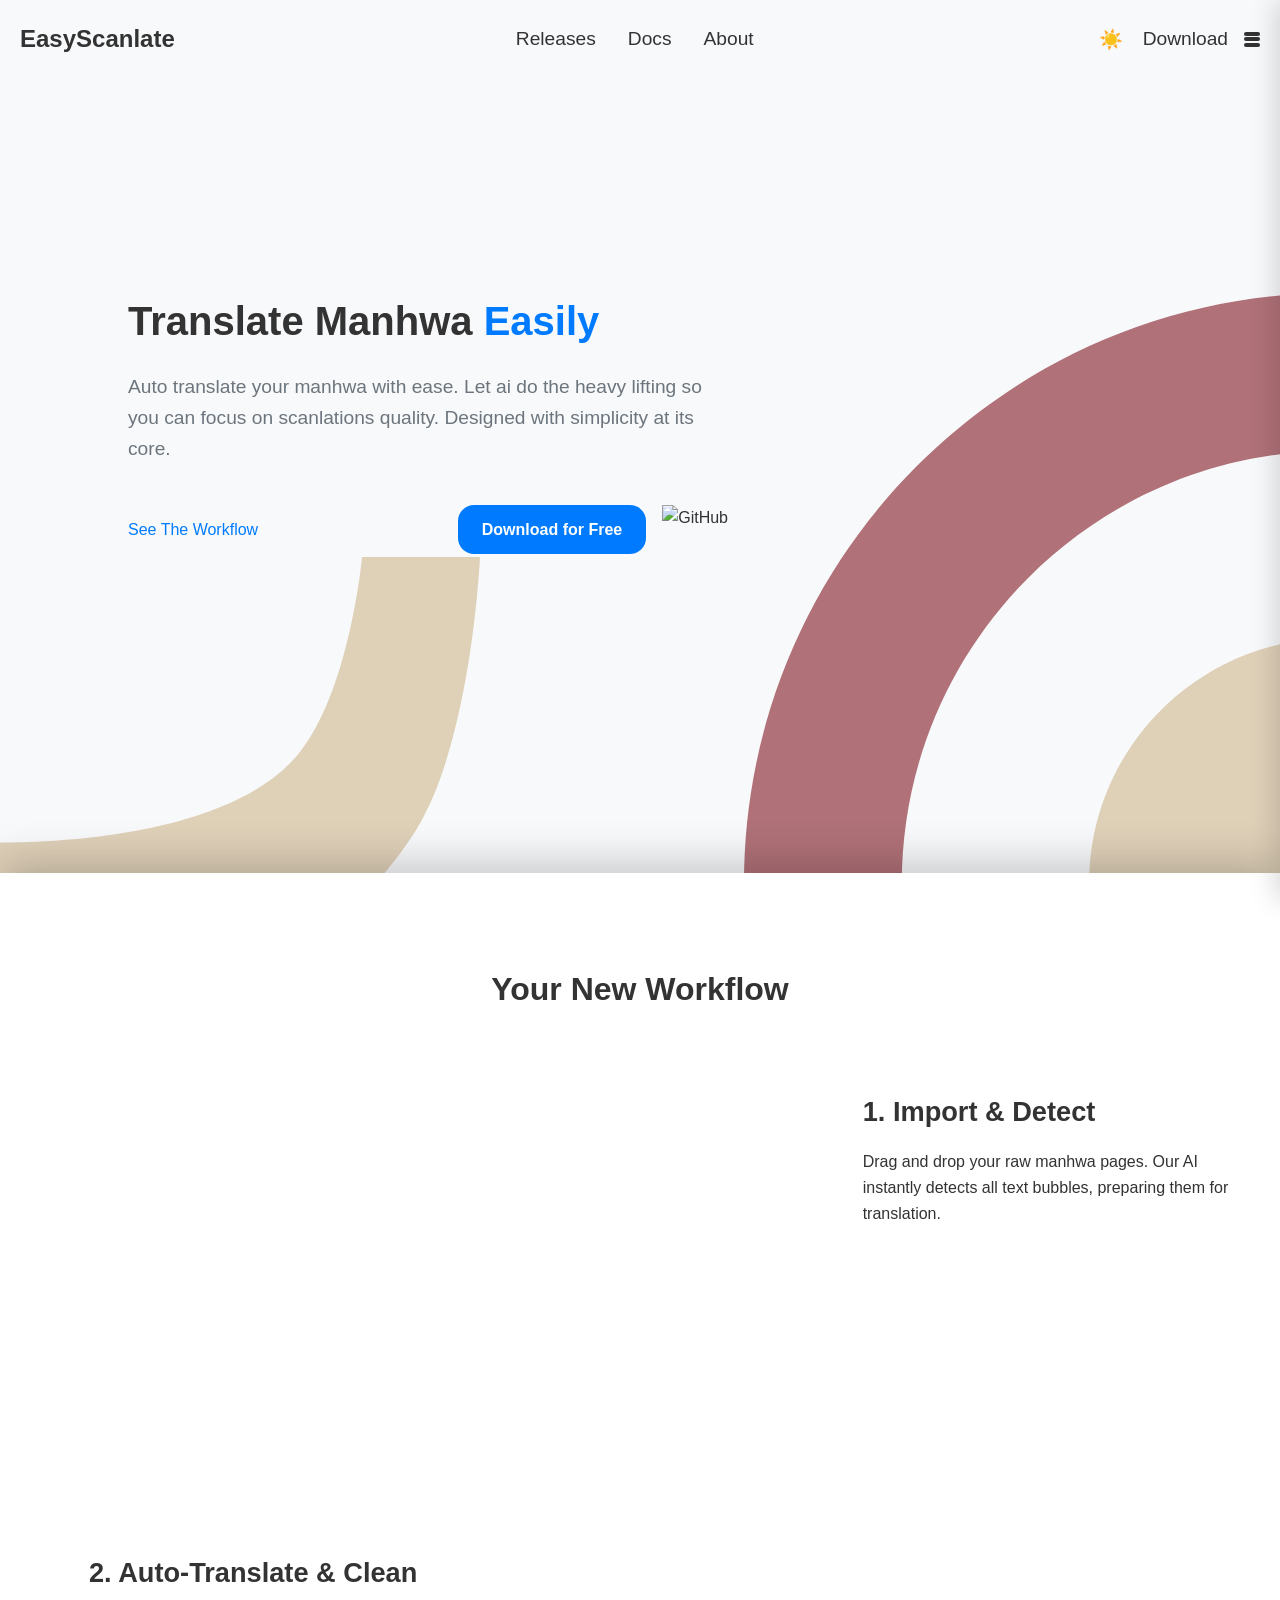
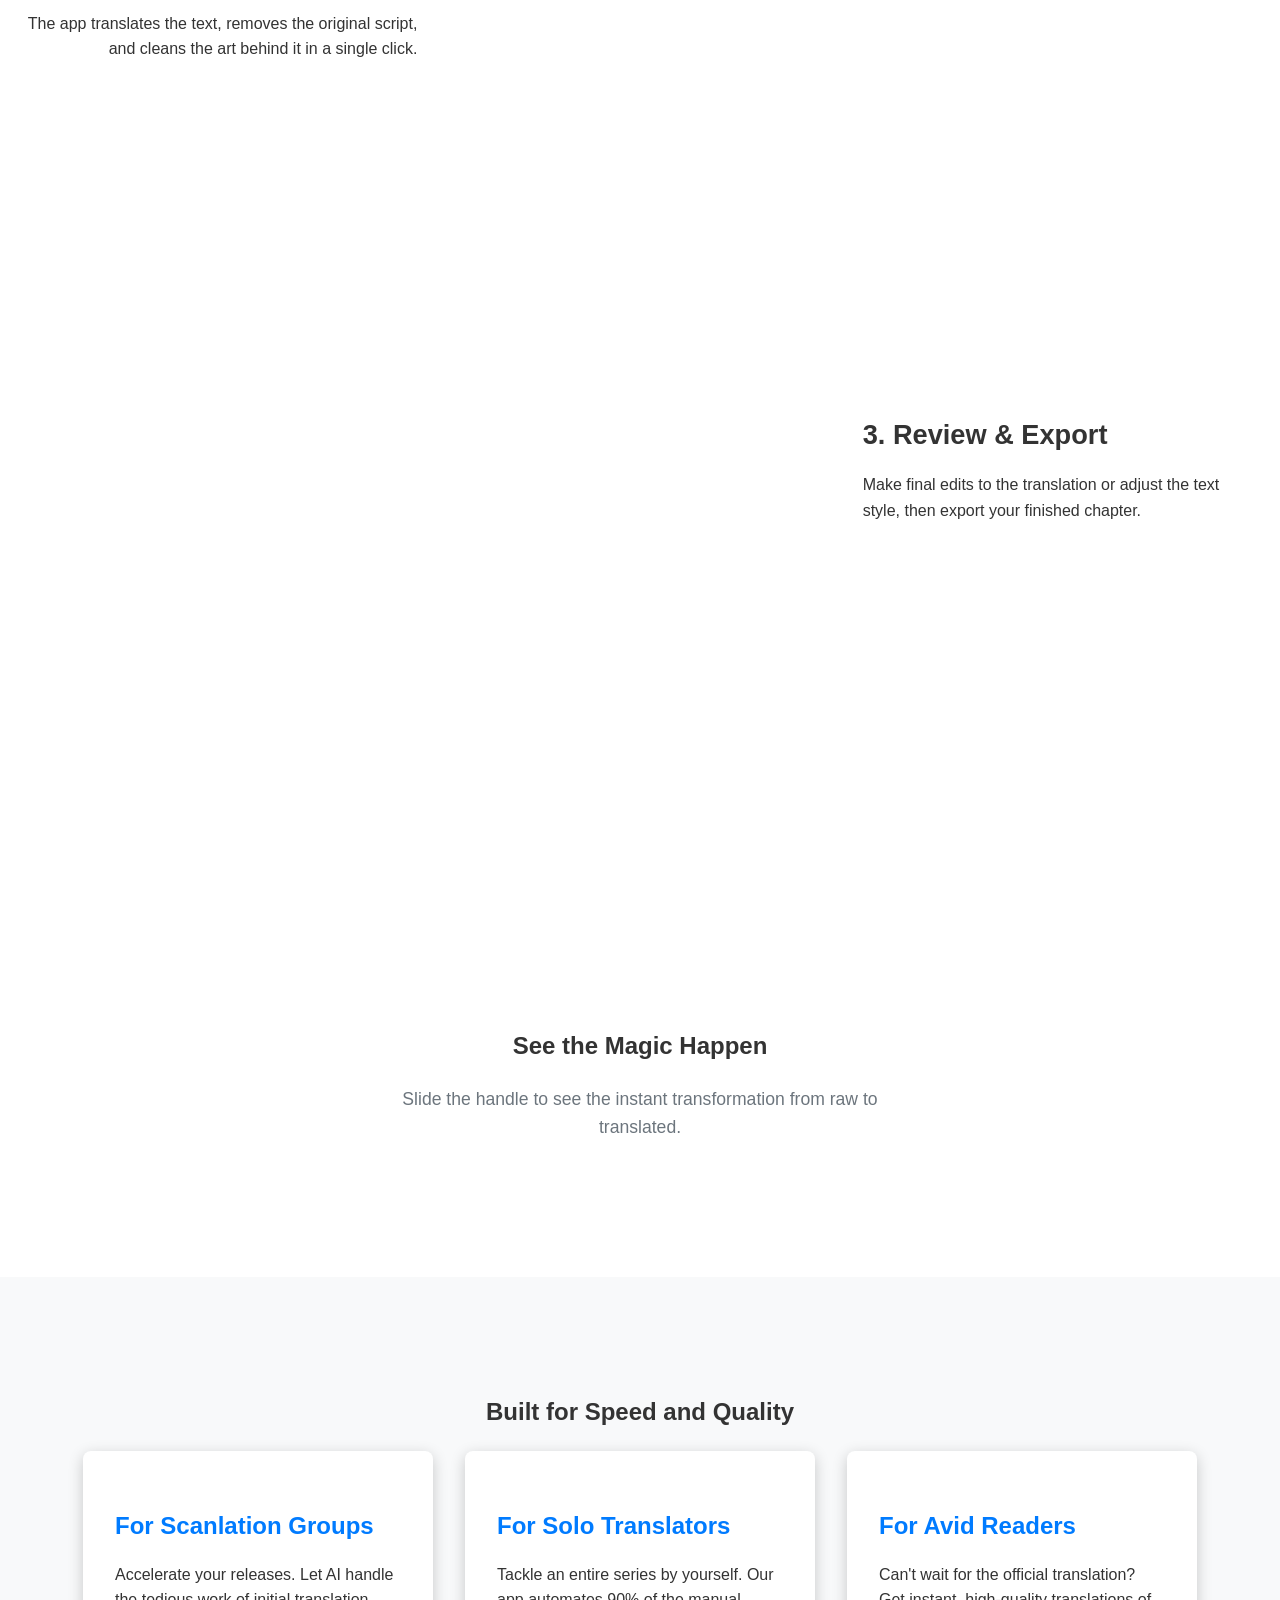
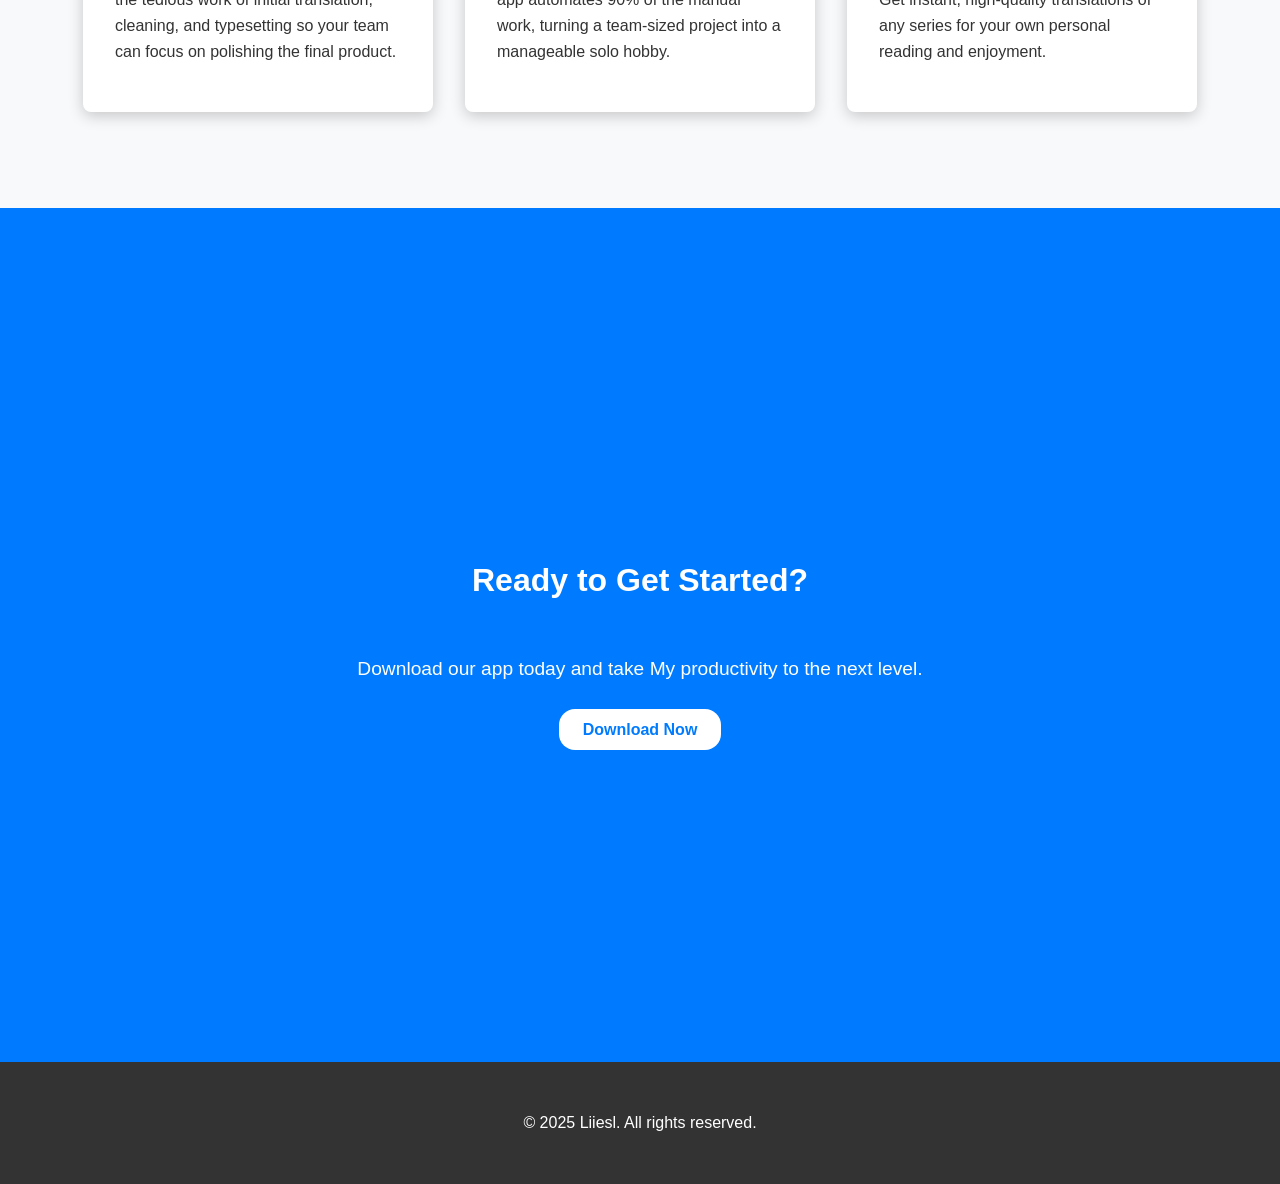
==== public/index.html @ ea02d559 "Merge branch 'dev' into deploy" ====
<!DOCTYPE html>
<html lang="en">
<head>
    <meta charset="UTF-8">
    <meta name="viewport" content="width=device-width, initial-scale=1.0">
    <meta name="description" content="Easy Scanlate is a free desktop app that makes translating manhwa and webtoons effortless. Auto translate your manhwa with ease. Let ai do the heavy lifting so you can focus on scanlations quality. Designed with simplicity at its core.">
    <title>Easy Scanlate</title>
    <!-- Link to refactored CSS files -->
    <link rel="stylesheet" href="css/root.css">
    <link rel="stylesheet" href="css/topbar.css">
    <link rel="stylesheet" href="css/menu.css">
    <link rel="stylesheet" href="css/index.css">

    <script type="module" src="main.js"></script>
        <script>
      (function() {
        // Function to set the theme
        function setTheme(theme) {
          document.documentElement.setAttribute('data-theme', theme);
          localStorage.setItem('theme', theme);
        }

        // Check for a saved theme in localStorage
        const savedTheme = localStorage.getItem('theme');
        if (savedTheme) {
          document.documentElement.setAttribute('data-theme', savedTheme);
          return;
        }

        // If no saved theme, check the OS/browser preference
        const prefersDark = window.matchMedia && window.matchMedia('(prefers-color-scheme: dark)').matches;
        document.documentElement.setAttribute('data-theme', prefersDark ? 'dark' : 'light');

      })();
    </script>
</head>
<body>

    <main>
        <!-- The hero section will now become a fixed Frame during scroll -->
        <section class="hero">
            <!-- NEW: Decorative Frame SVG elements -->
            <img src="assets/Frame-15.svg" alt="" class="hero-bg-svg bg-svg-left">
            <img src="assets/Frame-17.svg" alt="" class="hero-bg-svg bg-svg-right">
            
            <!-- The header is now part of the hero's fixed layer -->
            <header id="main-header"></header>

            <!-- NEW: An overlay to darken the hero on scroll -->
            <div class="hero-overlay"></div>
            <div class="hero-content">
                <h1>Translate Manhwa <span class="highlight">Easily</span></h1>
                <p>Auto translate your manhwa with ease. Let ai do the heavy lifting so you can focus on scanlations quality. Designed with simplicity at its core.</p>
                <div class="hero-actions">
                    <!-- CHANGED: Link now points to #workflow -->
                    <a href="#workflow" class="see-features-link">See The Workflow</a>
                    <div class="button-group">
                        <a href="https://github.com/Liiesl/EasyScanlate/releases/download/latest/EasyScanlate-Installer.exe" class="button js-download-trigger">Download for Free</a>
                        <a href="https://github.com/Liiesl/EasyScanlate/" class="github-button"><img src="assets/github-mark-white.svg" alt="GitHub"></a>
                    </div>
                </div>
            </div>
        </section>

        <div class="content-panel">
            <section id="workflow" class="features">
                <h2>Your New Workflow</h2>
                <div class="feature-list">
                    <!-- Step 1: Video Left, Text Right -->
                    <div class="feature-item">
                        <div class="feature-media">
                            <video autoplay loop muted playsinline src="https://github.com/user-attachments/assets/432fa7f7-9172-43b7-97c7-28e8d66b6758" alt="Video showing text detection"></video>
                        </div>
                        <div class="feature-text">
                            <h3>1. Import & Detect</h3>
                            <p>Drag and drop your raw manhwa pages. Our AI instantly detects all text bubbles, preparing them for translation.</p>
                        </div>
                    </div>
                    <!-- Step 2: Text Left, Video Right (Reversed) -->
                    <div class="feature-item feature-item--reverse">
                        <div class="feature-media">
                            <video autoplay loop muted playsinline src="https://github.com/user-attachments/assets/2b255b1e-a036-4b98-b22c-5d72854a65c3" alt="Video showing instant translation"></video>
                        </div>
                        <div class="feature-text">
                            <h3>2. Auto-Translate & Clean</h3>
                            <p>The app translates the text, removes the original script, and cleans the art behind it in a single click.</p>
                        </div>
                    </div>
                    <!-- Step 3: Video Left, Text Right -->
                    <div class="feature-item">
                        <div class="feature-media">
                           <video autoplay loop muted playsinline src="https://github.com/user-attachments/assets/a3269eb7-2849-4a44-840b-c5433d3ce8fc" alt="Video showing text style editing"></video>
                        </div>
                        <div class="feature-text">
                            <h3>3. Review & Export</h3>
                            <p>Make final edits to the translation or adjust the text style, then export your finished chapter.</p>
                        </div>
                    </div>
                </div>
            </section>

            <!-- === NEW SECTION: BEFORE & AFTER SLIDER === -->
            <section id="comparison" class="comparison">
                <h2>See the Magic Happen</h2>
                <p class="comparison-subtitle">Slide the handle to see the instant transformation from raw to translated.</p>
                <div class="comparison-slider">
                    <div class="comparison-image before-image">
                        <!-- IMPORTANT: Replace with your 'before' image -->
                        <img src="https://placehold.co/1000x600/1a1a1a/FFF?text=Raw+Manhwa+Panel" alt="Raw manhwa panel before translation">
                    </div>
                    <div class="comparison-image after-image">
                        <!-- IMPORTANT: Replace with your 'after' image -->
                        <img src="https://placehold.co/1000x600/007bff/FFF?text=Translated+Panel" alt="Manhwa panel after translation by Easy Scanlate">
                    </div>
                    <div class="comparison-handle">
                        <div class="comparison-arrow comparison-arrow-left"></div>
                        <div class="comparison-arrow comparison-arrow-right"></div>
                    </div>
                </div>
            </section>

            <!-- === NEW SECTION: WHO IS THIS FOR? === -->
            <section id="who-is-it-for" class="who-is-it-for">
                <h2>Built for Speed and Quality</h2>
                <div class="user-profiles">
                    <div class="profile-card">
                        <h3>For Scanlation Groups</h3>
                        <p>Accelerate your releases. Let AI handle the tedious work of initial translation, cleaning, and typesetting so your team can focus on polishing the final product.</p>
                    </div>
                    <div class="profile-card">
                        <h3>For Solo Translators</h3>
                        <p>Tackle an entire series by yourself. Our app automates 90% of the manual work, turning a team-sized project into a manageable solo hobby.</p>
                    </div>
                    <div class="profile-card">
                        <h3>For Avid Readers</h3>
                        <p>Can't wait for the official translation? Get instant, high-quality translations of any series for your own personal reading and enjoyment.</p>
                    </div>
                </div>
            </section>

            <section id="download" class="cta">
                <h2>Ready to Get Started?</h2>
                <p>Download our app today and take My productivity to the next level.</p>
                <a href="#" class="button js-download-trigger">Download Now</a>
            </section>
        </div>
    </main>

    <footer>
        <p>&copy; 2025 Liiesl. All rights reserved.</p>
    </footer>

    <!-- The script tag now points to main.js and is a module to allow for imports -->
    <script type="module" src="main.js"></script>
</body>
</html>
---- public/css/root.css ----
/* Global variables and base styles */
:root {
    /* Light Theme (Default) */
    --primary-color: #007bff;
    --primary-color-hover: #0056b3;
    --secondary-color: #6c757d;
    --background-color: #f8f9fa; /* Hero background */
    --surface-color: #ffffff;    /* Panel, Header background */
    --surface-secondary-color: #f1f1f1; /* Testimonial background */
    --text-color: #333;
    --border-color: #eee;
    --shadow-color: rgba(0,0,0,0.2);
    --footer-bg-color: #333;
    --footer-text-color: #fff;
    --container-width: 1300px;
}

[data-theme='dark'] {
    /* Dark Theme Overrides */
    --primary-color: #B07178;
    --primary-color-hover: #996067;
    --secondary-color: #b5a996;
    --background-color: #222831;
    --surface-color: #393E46;
    --surface-secondary-color: #2c2c2e;
    --text-color: #E0E1DD;
    --border-color: #3a3a3c;
    --shadow-color: rgba(0,0,0,0.5);
    --footer-bg-color: #DFD0B8;
    --footer-text-color: #222831;
}


/* A better box-sizing model for all elements */
*,
*::before,
*::after {
    box-sizing: border-box;
}


/* Add smooth scrolling behavior to the root */
html {
    scroll-behavior: smooth;
    /* Add a smooth transition for all color changes */
    transition: background-color 0.3s ease, color 0.3s ease;
}

body {
    font-family: -apple-system, BlinkMacSystemFont, "Segoe UI", Roboto, "Helvetica Neue", Arial, sans-serif;
    line-height: 1.6;
    margin: 0;
    color: var(--text-color);
    background-color: var(--background-color);
}

/* General button styles */
.button {
    background-color: var(--primary-color);
    color: #fff;
    padding: 0.75rem 1.5rem;
    text-decoration: none;
    border-radius: 1rem;
    font-weight: bold;
    transition: background-color 0.3s ease;
    white-space: nowrap;
}

.button:hover {
    background-color: var(--primary-color-hover);
}

a {
  color: var(--text-color);
  text-decoration: none; /* no underline */
}
---- public/css/topbar.css ----
/* Styles for the main header/top bar component */

header {
    background: var(--background-color); /* should be background color, a stylistic choice */
    padding: 1rem 0;
    position: fixed;
    top: 0;
    z-index: 2;
    left: 0;
    right: 0;
    transition: background-color 0.3s ease, border-color 0.3s ease;
}

nav {
    display: flex;
    justify-content: space-between;
    align-items: center;
    max-width: var(--container-width);
    margin: 0 auto;
    padding: 0 20px;
    gap: 1rem;
}

.logo {
    font-size: 1.5rem;
    font-weight: bold;
    /* margin-right: auto; is removed to allow center content to be centered */
}

/* Wrapper for centered desktop nav items */
.desktop-nav-center {
    display: flex;
    align-items: center;
    gap: 1rem;
}

/* New style for text-based navigation links */
.nav-link {
    background: none;
    border: none;
    color: var(--text-color);
    text-decoration: none;
    font-weight: 500;
    font-size: 1.2rem;
    padding: 0.5rem;
    border-radius: 5px;
    transition: background-color 0.2s ease, color 0.2s ease;
    cursor: pointer;
    white-space: nowrap;
}

.nav-link:hover {
    background-color: rgba(128, 128, 128, 0.1);
    color: var(--primary-color);
}

/* Wrapper for header controls like theme toggle and burger */
.header-controls {
    display: flex;
    align-items: center;
    gap: 0.5rem; /* A bit tighter for icon buttons */
}

/* Theme toggle button styles */
.theme-toggle {
    background: transparent;
    border: none;
    cursor: pointer;
    font-size: 1.2rem;
    padding: 0 0.5rem;
    display: inline-flex;
    align-items: center;
    justify-content: center;
    position: relative;
    width: 2rem;
    height: 2rem;
    overflow: hidden;
}

.theme-toggle:hover {
    opacity: 0.8;
}

.theme-toggle .icon-sun,
.theme-toggle .icon-moon {
    position: absolute;
    transition: opacity 0.3s ease, transform 0.3s ease;
}

/* Default state (which is dark mode in the CSS) */
.theme-toggle .icon-sun {
    opacity: 0;
    transform: translateY(-15px);
}
.theme-toggle .icon-moon {
    opacity: 1;
    transform: translateY(0);
}

/* When in light mode, flip the icons */
[data-theme='light'] .theme-toggle .icon-sun {
    opacity: 1;
    transform: translateY(0);
}
[data-theme='light'] .theme-toggle .icon-moon {
    opacity: 0;
    transform: translateY(15px);
}

/* Burger menu toggle icon - now always visible */
.burger-toggle {
    display: flex;
    flex-direction: column;
    justify-content: space-around;
    width: 1rem;
    height: 1rem;
    background: transparent;
    border: none;
    cursor: pointer;
    padding: 0;
    z-index: 1000; /* Above header content */
}

.burger-toggle span {
    width: 1rem;
    height: 0.25rem;
    background: var(--text-color);
    border-radius: 10px;
    transition: background-color 0.3s ease;
}

/* Responsive styles for the top bar */
@media (max-width: 768px) {
    .desktop-nav-center {
        display: none; /* Hide the center links on mobile */
    }
}
---- public/css/menu.css ----
/* Styles for the slide-in side menu */

/* Prevent scrolling when mobile menu is open */
body.menu-open {
    overflow: hidden;
}

.menu-overlay {
    position: fixed;
    top: 0;
    left: 0;
    width: 100%;
    height: 100%;
    background-color: rgba(0, 0, 0, 0.5);
    z-index: 998; /* Below menu, above everything else */
    opacity: 0;
    pointer-events: none;
    transition: opacity 0.3s ease-in-out;
}

.slide-in-menu {
    position: fixed;
    top: 0;
    right: 0;
    width: 300px;
    max-width: 80vw;
    height: 100vh;
    background-color: var(--surface-color);
    z-index: 999;
    transform: translateX(100%);
    transition: transform 0.3s ease-in-out, background-color 0.3s ease;
    display: flex;
    flex-direction: column;
    padding: 2rem;
    box-shadow: -5px 0 25px rgba(0,0,0,0.15);
}

.menu-overlay.is-open {
    opacity: 1;
    pointer-events: auto;
}

.slide-in-menu.is-open {
    transform: translateX(0);
}

.close-menu-btn {
    position: absolute;
    top: 1rem;
    right: 1.5rem;
    font-size: 2.5rem;
    font-weight: 300;
    background: none;
    border: none;
    color: var(--text-color);
    cursor: pointer;
    line-height: 1;
    padding: 0;
    transition: color 0.3s ease;
}

.menu-nav {
    display: flex;
    flex-direction: column;
    gap: 1.5rem;
    margin-top: 5rem;
    text-align: left;
}

.menu-nav a {
    color: var(--text-color);
    text-decoration: none;
    font-size: 1.2rem;
    font-weight: 500;
    padding: 0.75rem;
    border-radius: 5px;
    transition: background-color 0.2s ease, color 0.2s ease;
}

.menu-nav a:hover {
    background-color: var(--surface-secondary-color);
}

.menu-nav .button {
    text-align: center;
    margin-top: 1rem;
}
---- public/css/index.css ----
/* Page-specific styles for index.html */

main {
    text-align: center;
    position: relative;
    z-index: 1;
}

/* Hero section and content panel styles */
.hero {
    position: fixed;
    top: 0;
    left: 0;
    height: 100vh;
    width: 100%;
    
    background-color: var(--background-color);
    display: flex;
    flex-direction: column;
    align-items: flex-start; /* MODIFIED: Aligns the content block to the left */
    justify-content: center;
    overflow: hidden;
    z-index: 0;
    transition: background-color 0.3s ease, height 0.3s ease;
}

/* MODIFIED: Styles for the decorative background SVGs */
.hero-bg-svg {
    position: absolute;
    z-index: 1; /* Below content (2) and overlay (3) */
    width: 480px; /* CHANGED: Removed clamp() for a fixed size */
    bottom: 0;
    pointer-events: none; /* Make them non-interactive */
    transition: opacity 0.3s ease, right 0.3s ease, display 0.3s ease; /* Added transitions for smoothness */
}


.bg-svg-right {
    right: -5%;
    width: 600px; /* MODIFIED: Increased the width to make it bigger */
}


.hero-overlay {
    position: absolute;
    top: 0;
    left: 0;
    width: 100%;
    height: 100%;
    background-color: #000;
    opacity: 0;
    will-change: opacity;
    z-index: 3;
    pointer-events: none;
}

.hero-content {
    will-change: opacity, transform;
    position: relative;
    z-index: 2;
    text-align: left; /* MODIFIED: Aligns the text inside the block to the left */
    margin-left: 10%; /* MODIFIED: Adds a margin from the left edge */
    max-width: 600px; /* MODIFIED: Constrains width for better readability on wide screens */
    transform: translateY(-5vh); /* Shift content up slightly for better visual centering */
}

.hero-content h1 {
    font-size: 2.5rem;
    margin-bottom: 1rem;
}

.hero-content h1 .highlight {
    color: var(--primary-color);
    font-weight: bold;
    transition: color 0.3s ease;
}

.hero-content p {
    font-size: 1.2rem;
    color: var(--secondary-color);
    margin-bottom: 2rem;
    transition: color 0.3s ease;
}

.hero-actions {
    display: flex;
    justify-content: space-between;
    align-items: center;
    margin-top: 2.5rem;
}

.see-features-link {
    color: var(--primary-color);
    text-decoration: none;
    font-weight: 500;
}

.see-features-link:hover {
    text-decoration: underline;
}

.button-group {
    display: flex;
    gap: 1rem;
}

.github-button, .github-button img {
    background: transparent;
    border: none;
    cursor: pointer;
    padding: 0;
    height: 3rem;
}

.content-panel {
    margin-top: 97vh;
    position: relative;
    z-index: 10;
    background-color: var(--surface-color);
    max-width: 1100px;
    margin-left: auto;
    margin-right: auto;
    border-radius: 12px 12px 0 0;
    box-shadow: 0 -10px 40px var(--shadow-color);
    transition: background-color 0.3s ease, box-shadow 0.3s ease;
    will-change: max-width, border-radius;
}

/* General section styles */
.features, .how-it-works, .cta {
    padding: 4rem 20px;
    max-width: var(--container-width);
    margin: 0 auto;
}

#features, .how-it-works, .cta, footer {
    background: transparent;
}

.features h2, .how-it-works h2, .cta h2 {
    font-size: 2rem;
    margin-bottom: 3rem;
}

/* Features section - NEW LAYOUT */
.feature-item {
    display: flex;
    flex-direction: row;
    align-items: start;
    gap: 3rem;
    margin-bottom: 4rem; /* Space between feature items */
}

.feature-item--reverse {
    flex-direction: row-reverse;
}

.feature-media {
    flex: 2; /* Make media element larger */
    min-width: 0; /* Prevents flex item from overflowing its container */
}

.feature-text {
    flex: 1; /* Make text element smaller */
    text-align: left;
}

.feature-item--reverse .feature-text {
    text-align: right;
}

.feature-media video {
    width: 100%;
    border-radius: 8px;
    display: block;
}

.feature-text h3 {
    font-size: 1.7rem;
    margin-bottom: 0.5rem;
}

/* === STYLES FOR BEFORE & AFTER SLIDER === */
.comparison {
    padding: 6rem 20px;
    text-align: center;
}

.comparison-subtitle {
    font-size: 1.1rem;
    color: var(--secondary-color);
    margin-bottom: 2.5rem;
    max-width: 500px;
    margin-left: auto;
    margin-right: auto;
}

.comparison-slider {
    position: relative;
    width: 100%;
    max-width: 900px; /* Adjust as needed */
    margin: 0 auto;
    overflow: hidden;
    border-radius: 8px;
    box-shadow: 0 8px 20px var(--shadow-color);
}

.comparison-image {
    position: absolute;
    top: 0;
    left: 0;
    width: 100%;
    height: 100%;
    overflow: hidden;
}

.comparison-image img {
    width: 100%;
    height: 100%;
    object-fit: cover;
    display: block;
}

.before-image {
    z-index: 1;
}

.after-image {
    z-index: 2;
    width: 50%; /* Initial position */
}

.comparison-handle {
    position: absolute;
    top: 0;
    left: 50%; /* Initial position */
    transform: translateX(-50%);
    width: 4px;
    height: 100%;
    background-color: #fff;
    cursor: ew-resize;
    z-index: 3;
    display: flex;
    align-items: center;
    justify-content: center;
}

.comparison-handle::before {
    content: '';
    position: absolute;
    width: 50px;
    height: 50px;
    border: 3px solid #fff;
    border-radius: 50%;
    transform: translateX(-50%) scale(1);
    left: 50%;
    transition: transform 0.2s ease;
}

.comparison-handle:hover::before {
    transform: translateX(-50%) scale(1.1);
}

.comparison-arrow {
    width: 0;
    height: 0;
    border-style: solid;
    position: absolute;
}
.comparison-arrow-left {
    border-width: 8px 12px 8px 0;
    border-color: transparent #fff transparent transparent;
    left: -18px;
}
.comparison-arrow-right {
    border-width: 8px 0 8px 12px;
    border-color: transparent transparent transparent #fff;
    right: -18px;
}


/* === STYLES FOR WHO IS IT FOR SECTION === */
.who-is-it-for {
    padding: 6rem 20px;
    background-color: var(--background-color);
    transition: background-color 0.3s ease;
}

.user-profiles {
    display: flex;
    justify-content: center;
    gap: 2rem;
    flex-wrap: wrap;
    max-width: var(--container-width);
    margin: 0 auto;
}

.profile-card {
    flex: 1;
    min-width: 280px;
    max-width: 350px;
    background-color: var(--surface-color);
    padding: 2rem;
    border-radius: 8px;
    text-align: left;
    box-shadow: 0 4px 15px var(--shadow-color);
    transition: transform 0.2s ease, box-shadow 0.2s ease;
}

.profile-card:hover {
    transform: translateY(-5px);
    box-shadow: 0 8px 25px var(--shadow-color);
}

.profile-card h3 {
    font-size: 1.5rem;
    margin-bottom: 1rem;
    color: var(--primary-color);
}

/* Call to Action (CTA) section */
.cta {
    background-color: var(--primary-color);
    color: #fff;
    padding: 20rem 20px;
}

.cta h2 {
    color: #fff;
}

.cta p {
    font-size: 1.2rem;
    margin-bottom: 2rem;
}

.cta .button {
    background-color: #fff;
    color: var(--primary-color);
}

.cta .button:hover {
    background-color: #eee;
}

/* Footer styles */
footer {
    background: var(--footer-bg-color);
    color: var(--footer-text-color);
    text-align: center;
    padding: 2rem 0;
    position: relative;
    z-index: 10;
    transition: background-color 0.3s ease, color 0.3s ease;
}

/* Responsive styles for index.html content */
@media (max-width: 768px) {
    .hero-content h1 {
        font-size: 2.2rem;
    }

    /* ADDED: Hide left SVG and reposition right one on smaller screens */
    .bg-svg-left {
        display: none;
    }
    .bg-svg-right {
        right: -25%; /* Pull it further off-screen to look better on mobile */
    }

    /* ADDED: Stack features vertically on mobile */
    .feature-item,
    .feature-item--reverse {
        flex-direction: column;
        gap: 1.5rem;
    }

    /* Center text on mobile for better readability */
    .feature-text,
    .feature-item--reverse .feature-text {
        text-align: center;
    }
}
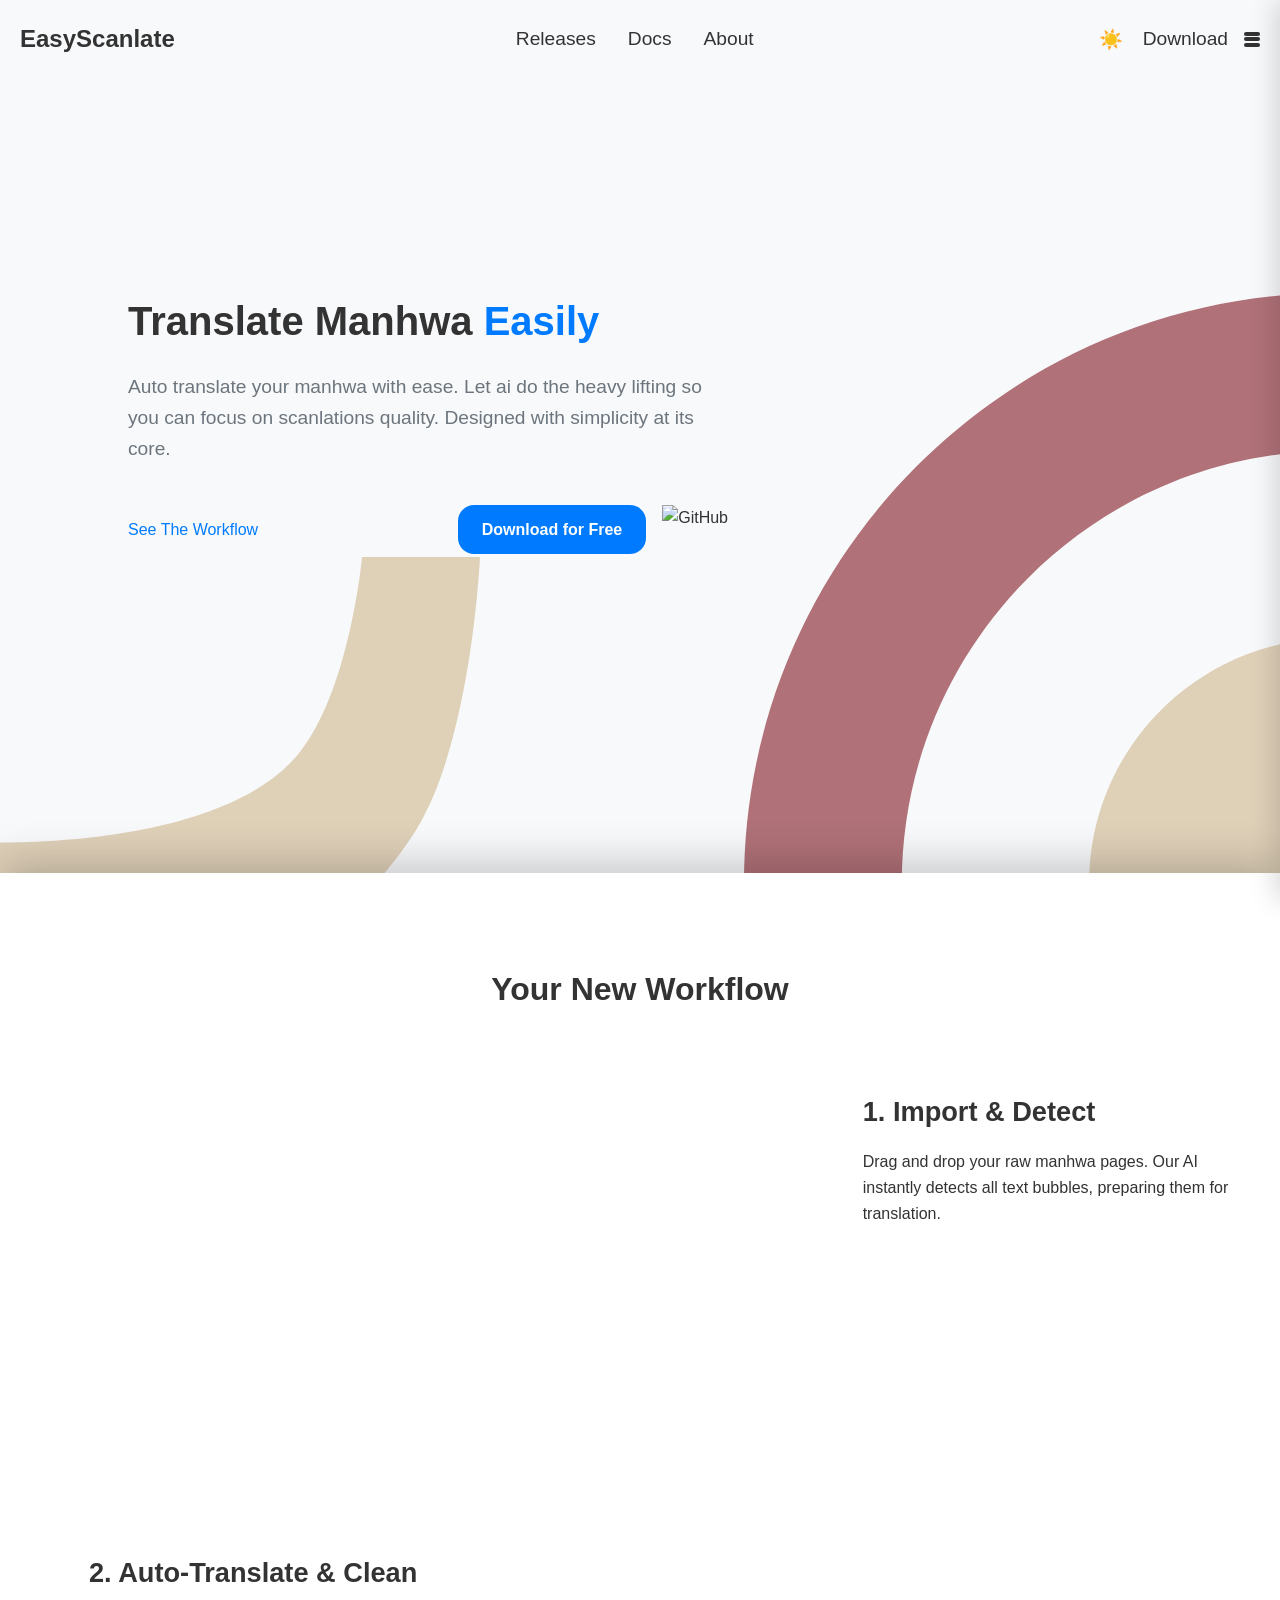
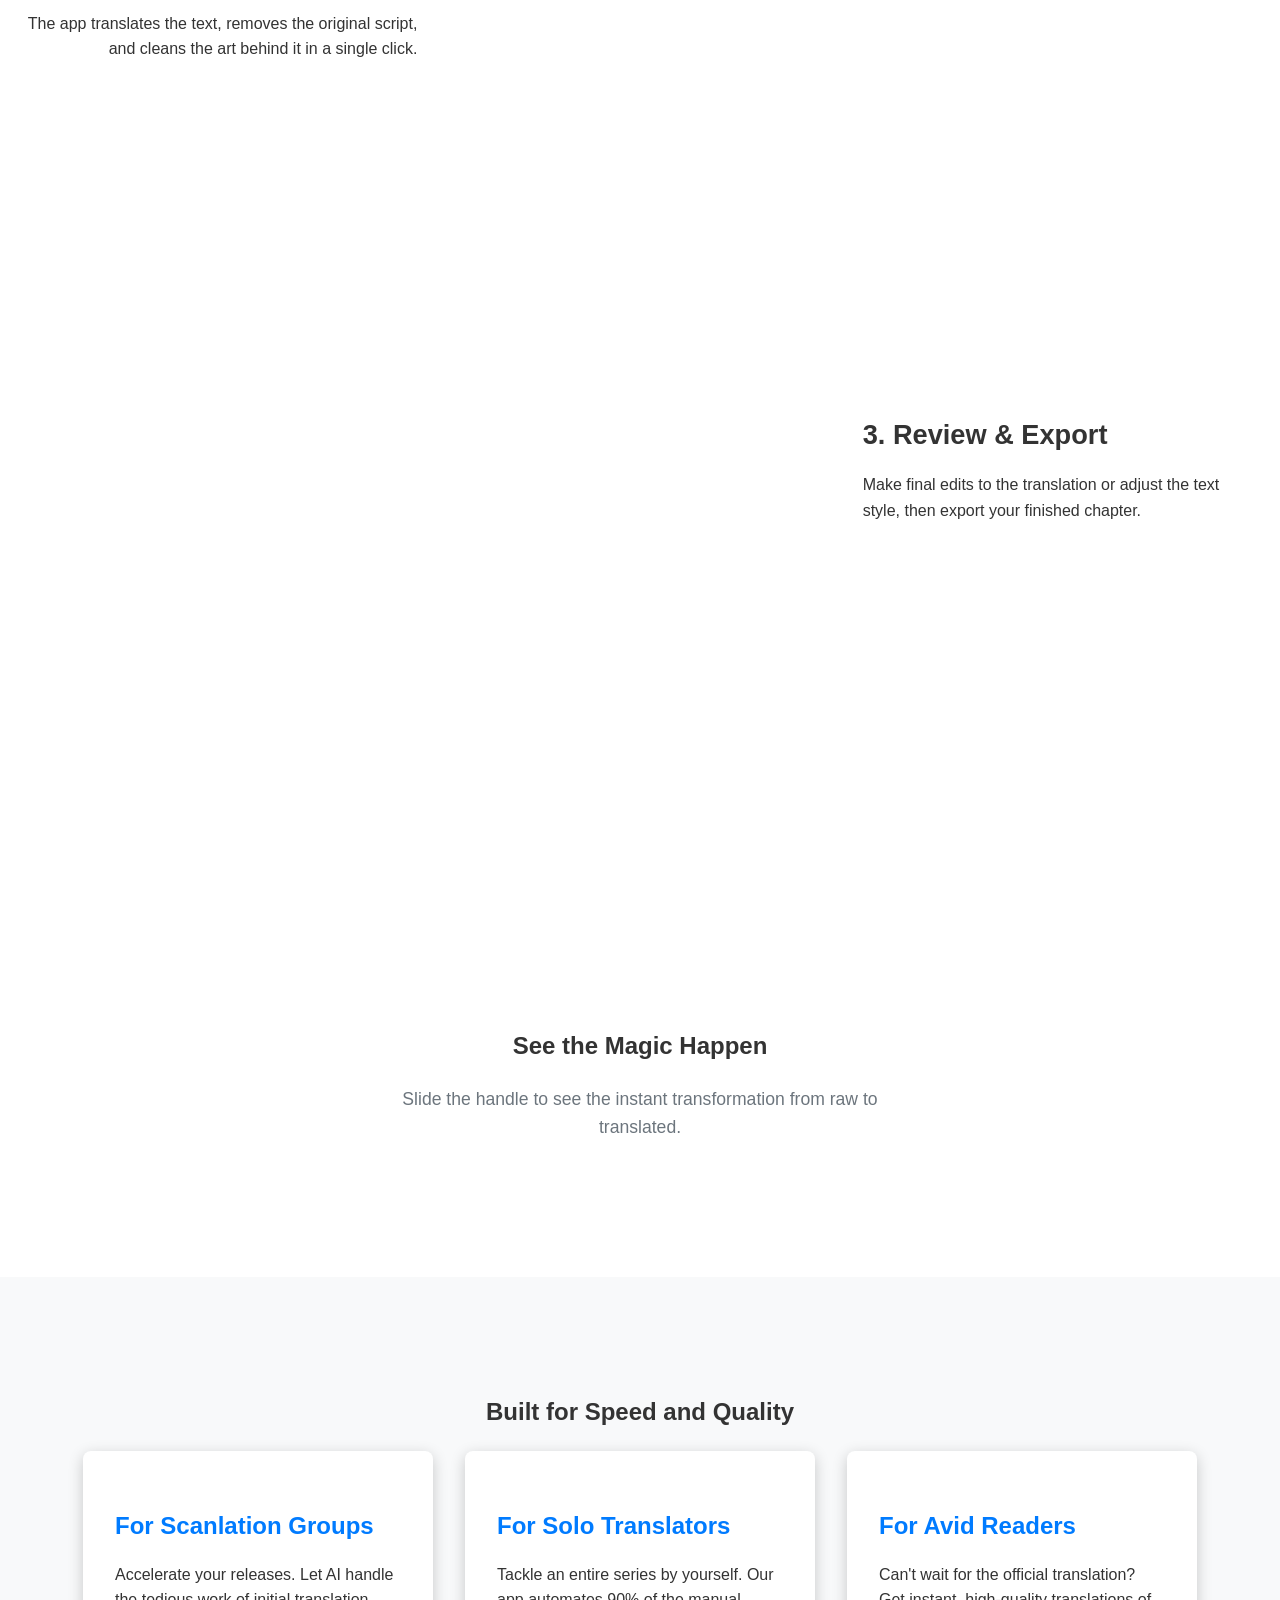
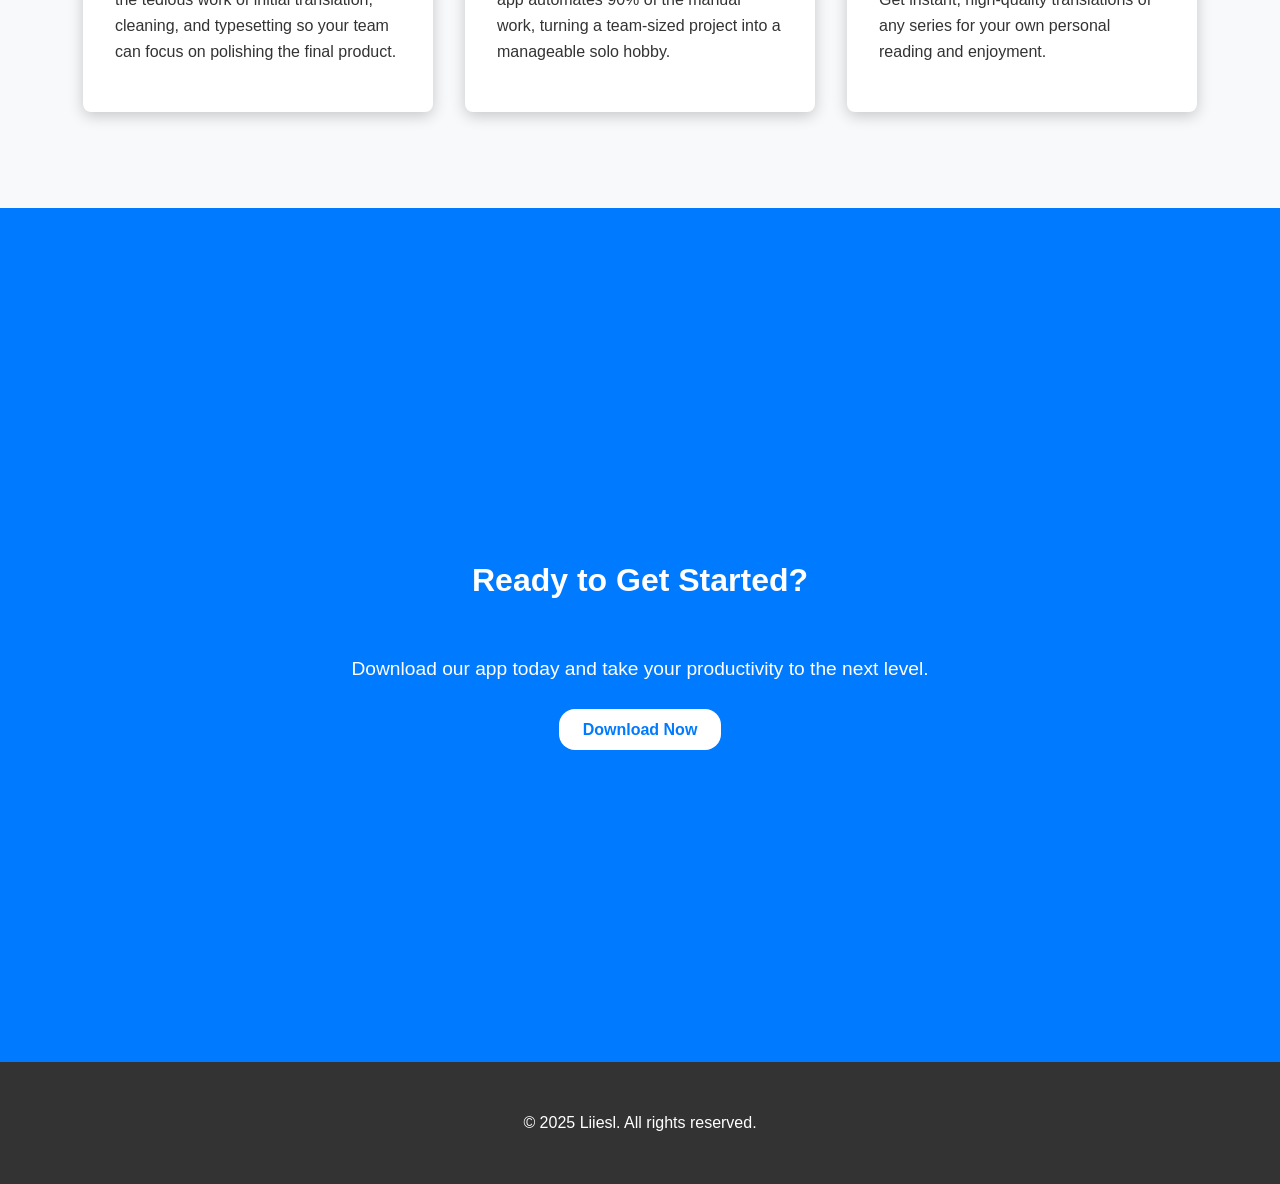
==== commit 404c22e5: "roadmap, todo, and propper release page" ====
--- a/public/index.html
+++ b/public/index.html
@@ -55,7 +55,7 @@
                     <!-- CHANGED: Link now points to #workflow -->
                     <a href="#workflow" class="see-features-link">See The Workflow</a>
                     <div class="button-group">
-                        <a href="https://github.com/Liiesl/EasyScanlate/releases/download/latest/EasyScanlate-Installer.exe" class="button js-download-trigger">Download for Free</a>
+                        <a href="#" class="button js-download-trigger">Download for Free</a>
                         <a href="https://github.com/Liiesl/EasyScanlate/" class="github-button"><img src="assets/github-mark-white.svg" alt="GitHub"></a>
                     </div>
                 </div>
@@ -140,7 +140,7 @@
 
             <section id="download" class="cta">
                 <h2>Ready to Get Started?</h2>
-                <p>Download our app today and take My productivity to the next level.</p>
+                <p>Download our app today and take your productivity to the next level.</p>
                 <a href="#" class="button js-download-trigger">Download Now</a>
             </section>
         </div>
@@ -149,6 +149,20 @@
     <footer>
         <p>&copy; 2025 Liiesl. All rights reserved.</p>
     </footer>
+    
+    <!-- MODAL FOR NON-WINDOWS USERS -->
+    <div id="non-windows-modal" class="modal-overlay">
+        <div class="modal-content">
+            <button class="modal-close-btn">&times;</button>
+            <h3>Windows Only</h3>
+            <p>Easy Scanlate currently provides a direct installer for Windows only.</p>
+            <p>For other operating systems, you can build it from the source code. Please see our documentation or GitHub repository for instructions.</p>
+            <div class="modal-actions">
+                <a href="https://github.com/Liiesl/EasyScanlate/" class="button button-secondary" target="_blank" rel="noopener noreferrer">GitHub Repo</a>
+                <a href="https://docs.easyscanlate.site/getting-started/installation/#2-from-source-code-alternative-method" class="button" target="_blank" rel="noopener noreferrer">View Docs</a>
+            </div>
+        </div>
+    </div>
 
     <!-- The script tag now points to main.js and is a module to allow for imports -->
     <script type="module" src="main.js"></script>
--- a/public/css/index.css
+++ b/public/css/index.css
@@ -380,4 +380,67 @@
     .feature-item--reverse .feature-text {
         text-align: center;
     }
+}
+
+/* === MODAL STYLES === */
+.modal-overlay {
+    position: fixed;
+    top: 0;
+    left: 0;
+    width: 100%;
+    height: 100%;
+    background: rgba(0, 0, 0, 0.6);
+    display: flex;
+    align-items: center;
+    justify-content: center;
+    z-index: 1000;
+    opacity: 0;
+    visibility: hidden;
+    transition: opacity 0.3s ease, visibility 0s linear 0.3s;
+}
+.modal-overlay.is-visible {
+    opacity: 1;
+    visibility: visible;
+    transition: opacity 0.3s ease;
+}
+.modal-content {
+    background: var(--surface-color);
+    color: var(--text-color);
+    padding: 2rem;
+    border-radius: 12px;
+    max-width: 500px;
+    width: 90%;
+    position: relative;
+    transform: translateY(20px);
+    transition: transform 0.3s ease;
+}
+.modal-overlay.is-visible .modal-content {
+    transform: translateY(0);
+}
+.modal-close-btn {
+    position: absolute;
+    top: 10px;
+    right: 15px;
+    background: none;
+    border: none;
+    font-size: 2rem;
+    color: var(--secondary-color);
+    cursor: pointer;
+}
+.modal-content h3 {
+    margin-top: 0;
+    color: var(--text-color);
+}
+.modal-actions {
+    margin-top: 1.5rem;
+    display: flex;
+    gap: 1rem;
+    justify-content: flex-end;
+}
+.button-secondary {
+  background-color: var(--surface-secondary-color);
+  color: var(--text-color) !important;
+}
+.button-secondary:hover {
+  background-color: var(--border-color);
 }
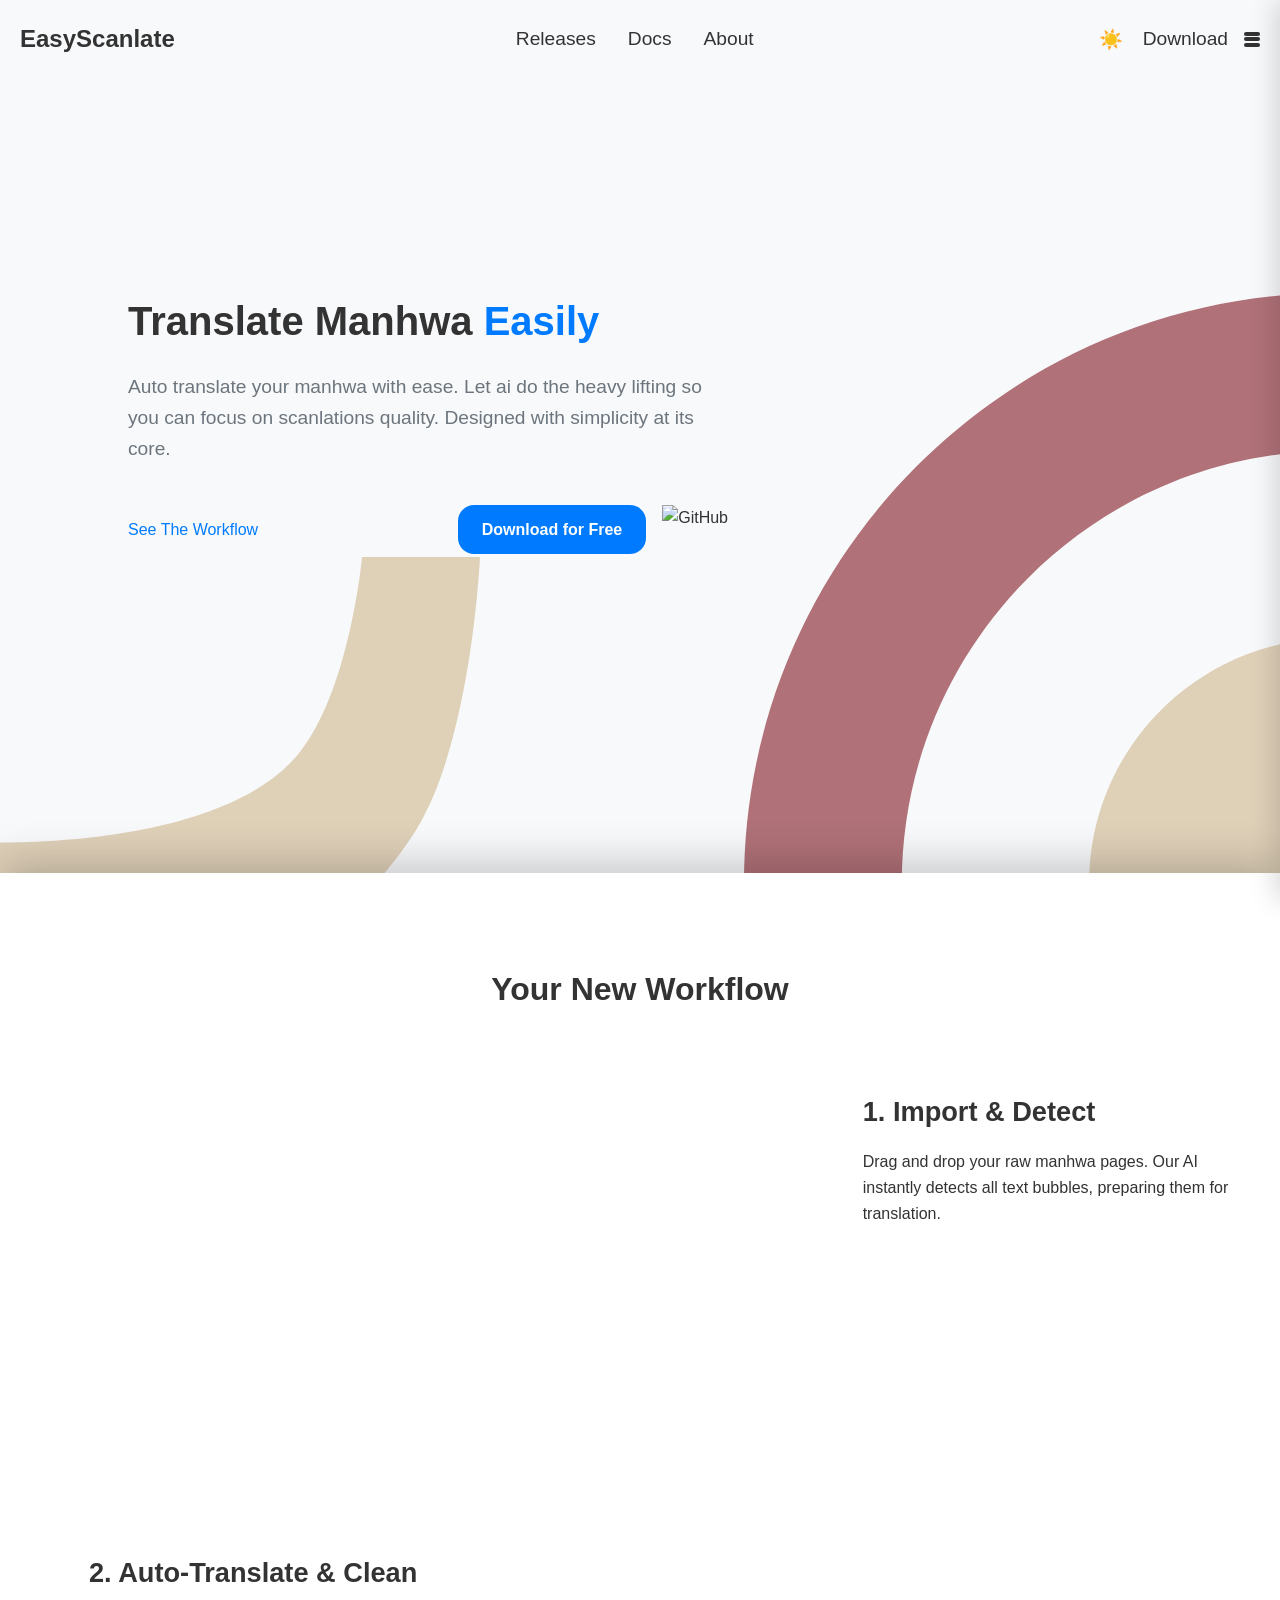
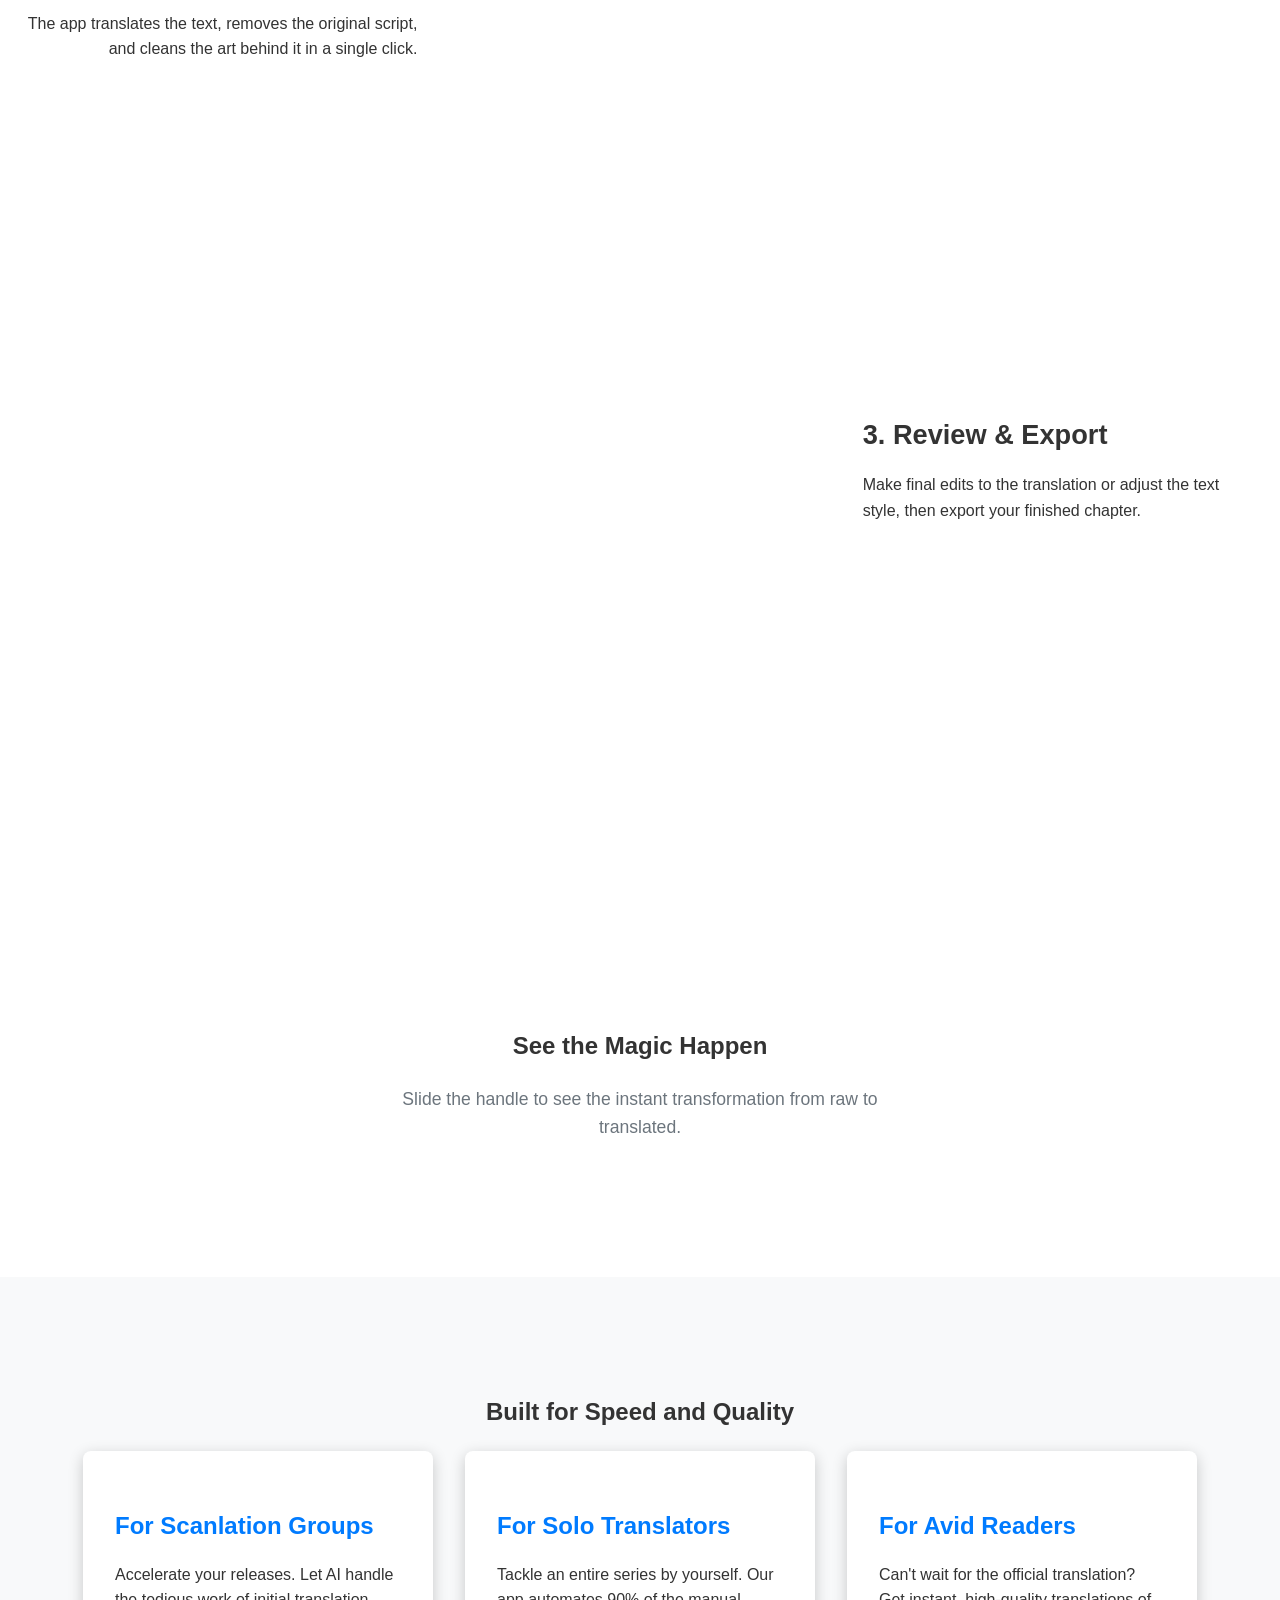
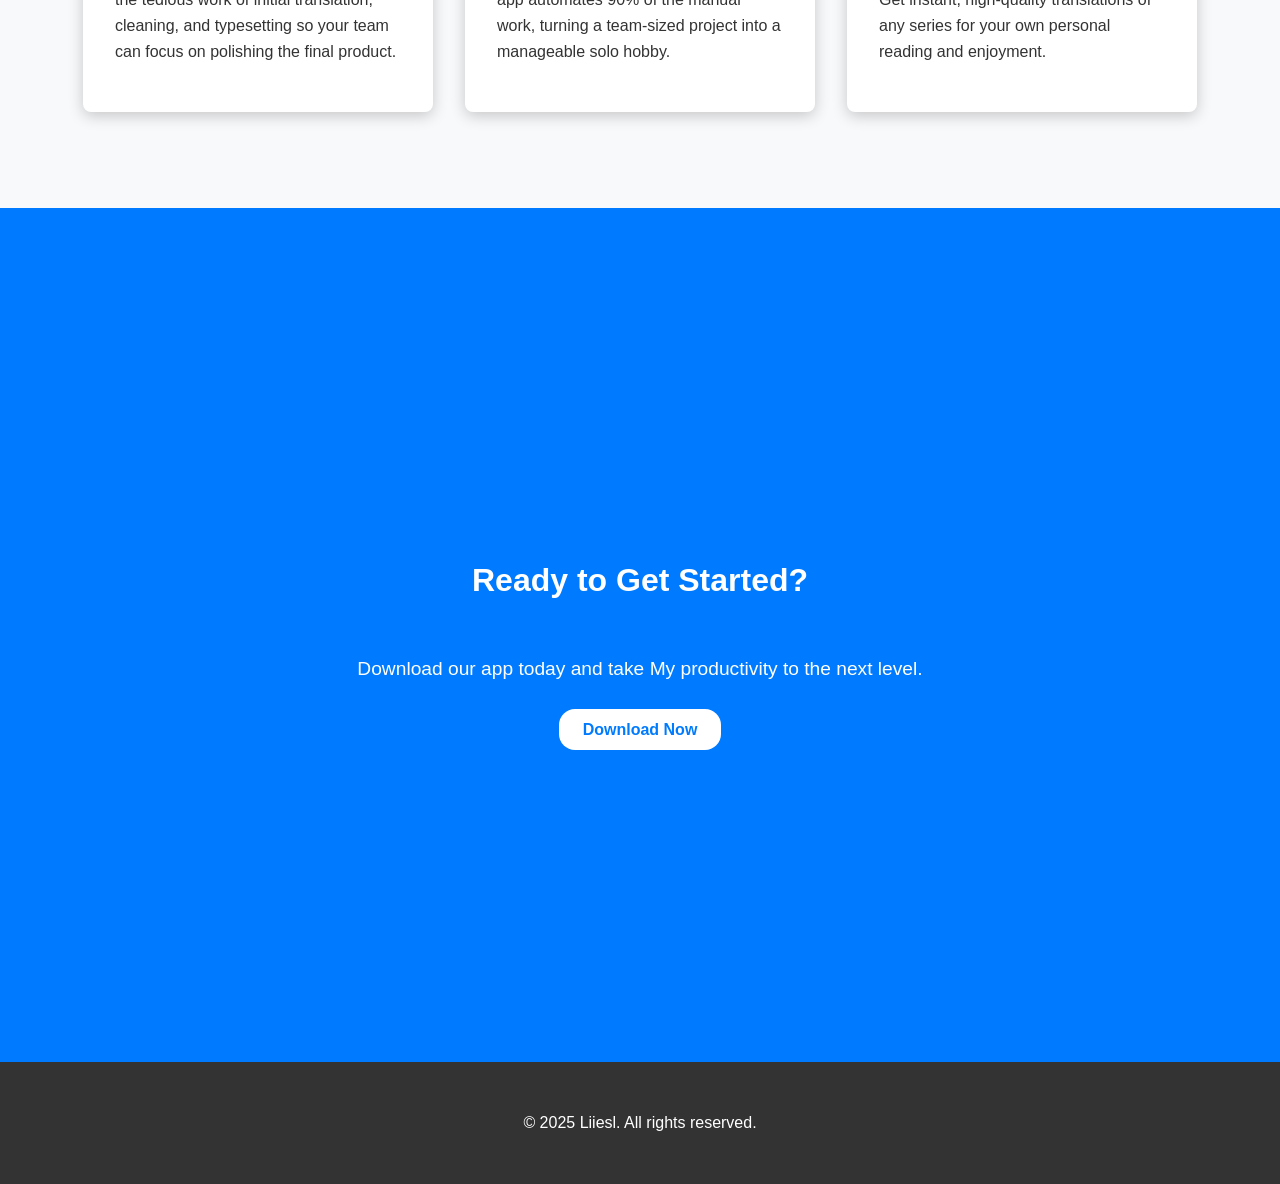
==== commit a50acc08: "Merge branch 'dev' into deploy" ====
--- a/public/index.html
+++ b/public/index.html
@@ -140,7 +140,7 @@
 
             <section id="download" class="cta">
                 <h2>Ready to Get Started?</h2>
-                <p>Download our app today and take your productivity to the next level.</p>
+                <p>Download our app today and take My productivity to the next level.</p>
                 <a href="#" class="button js-download-trigger">Download Now</a>
             </section>
         </div>
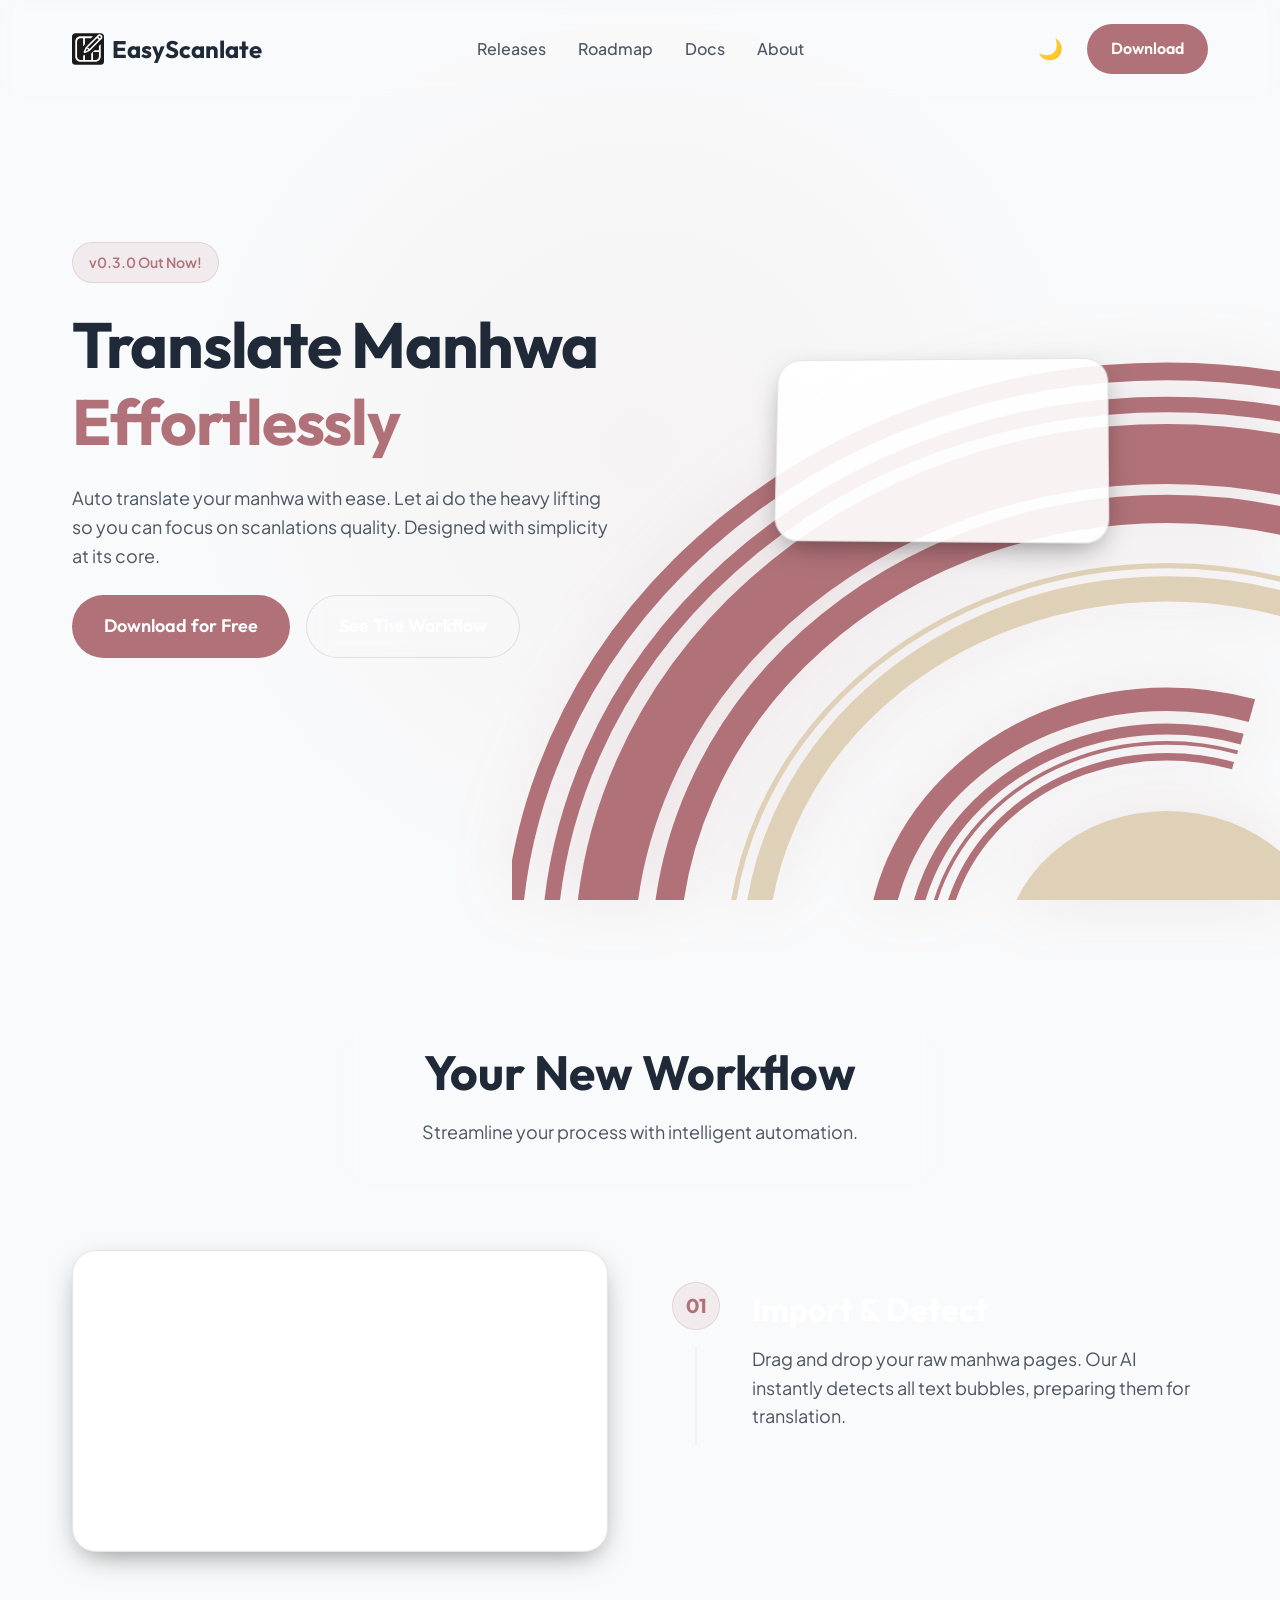
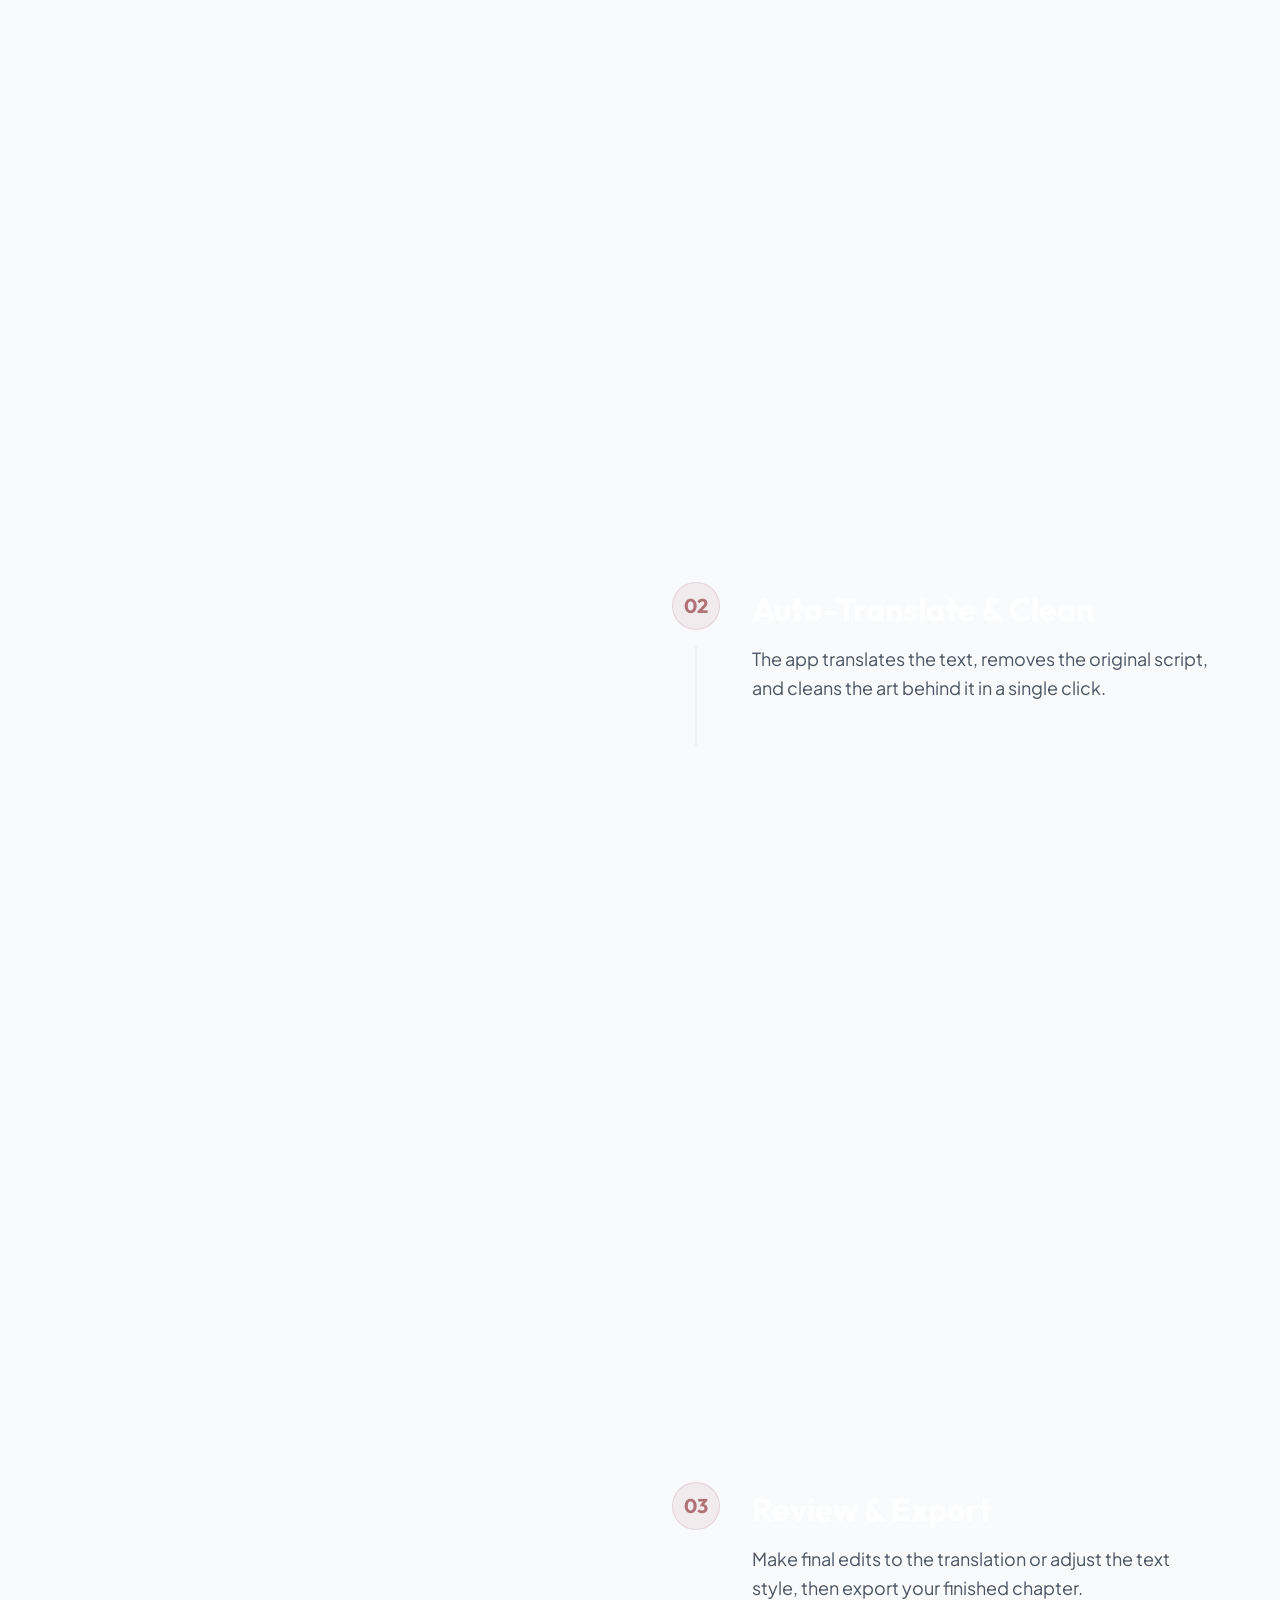
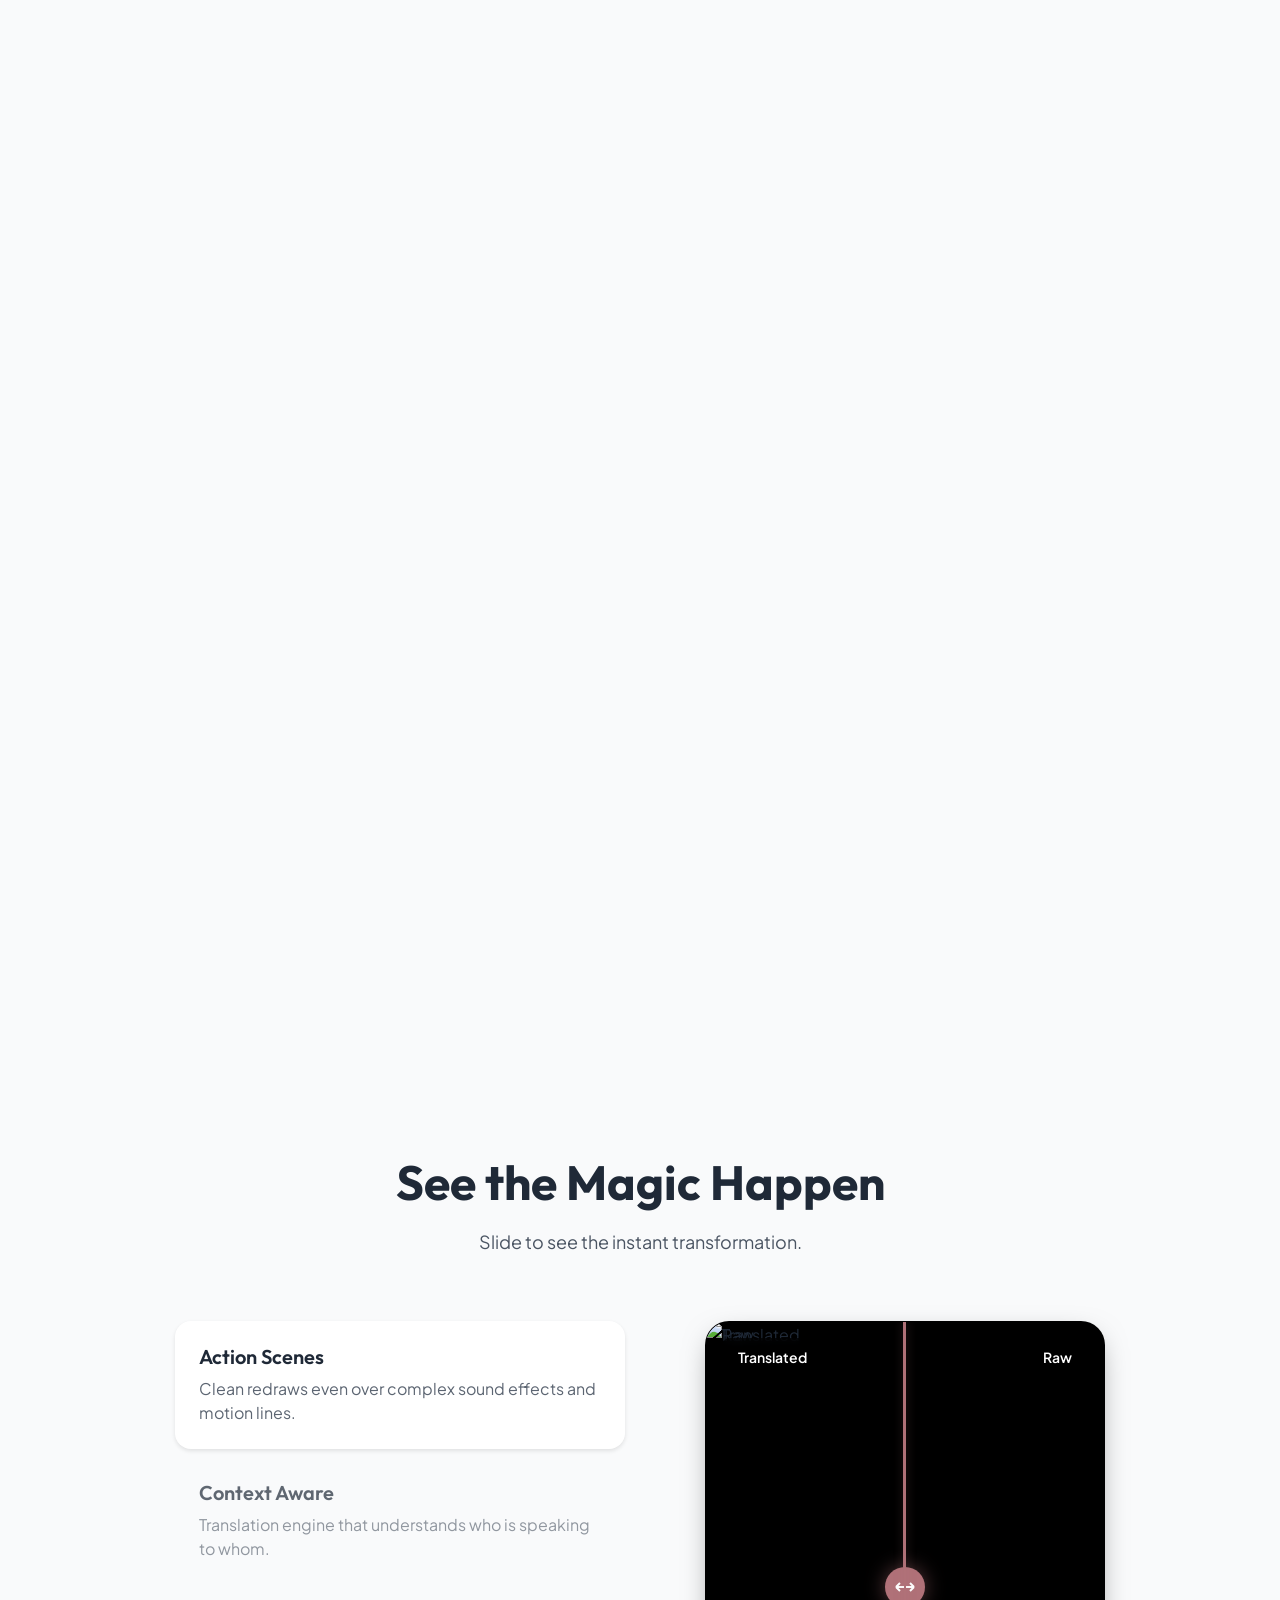
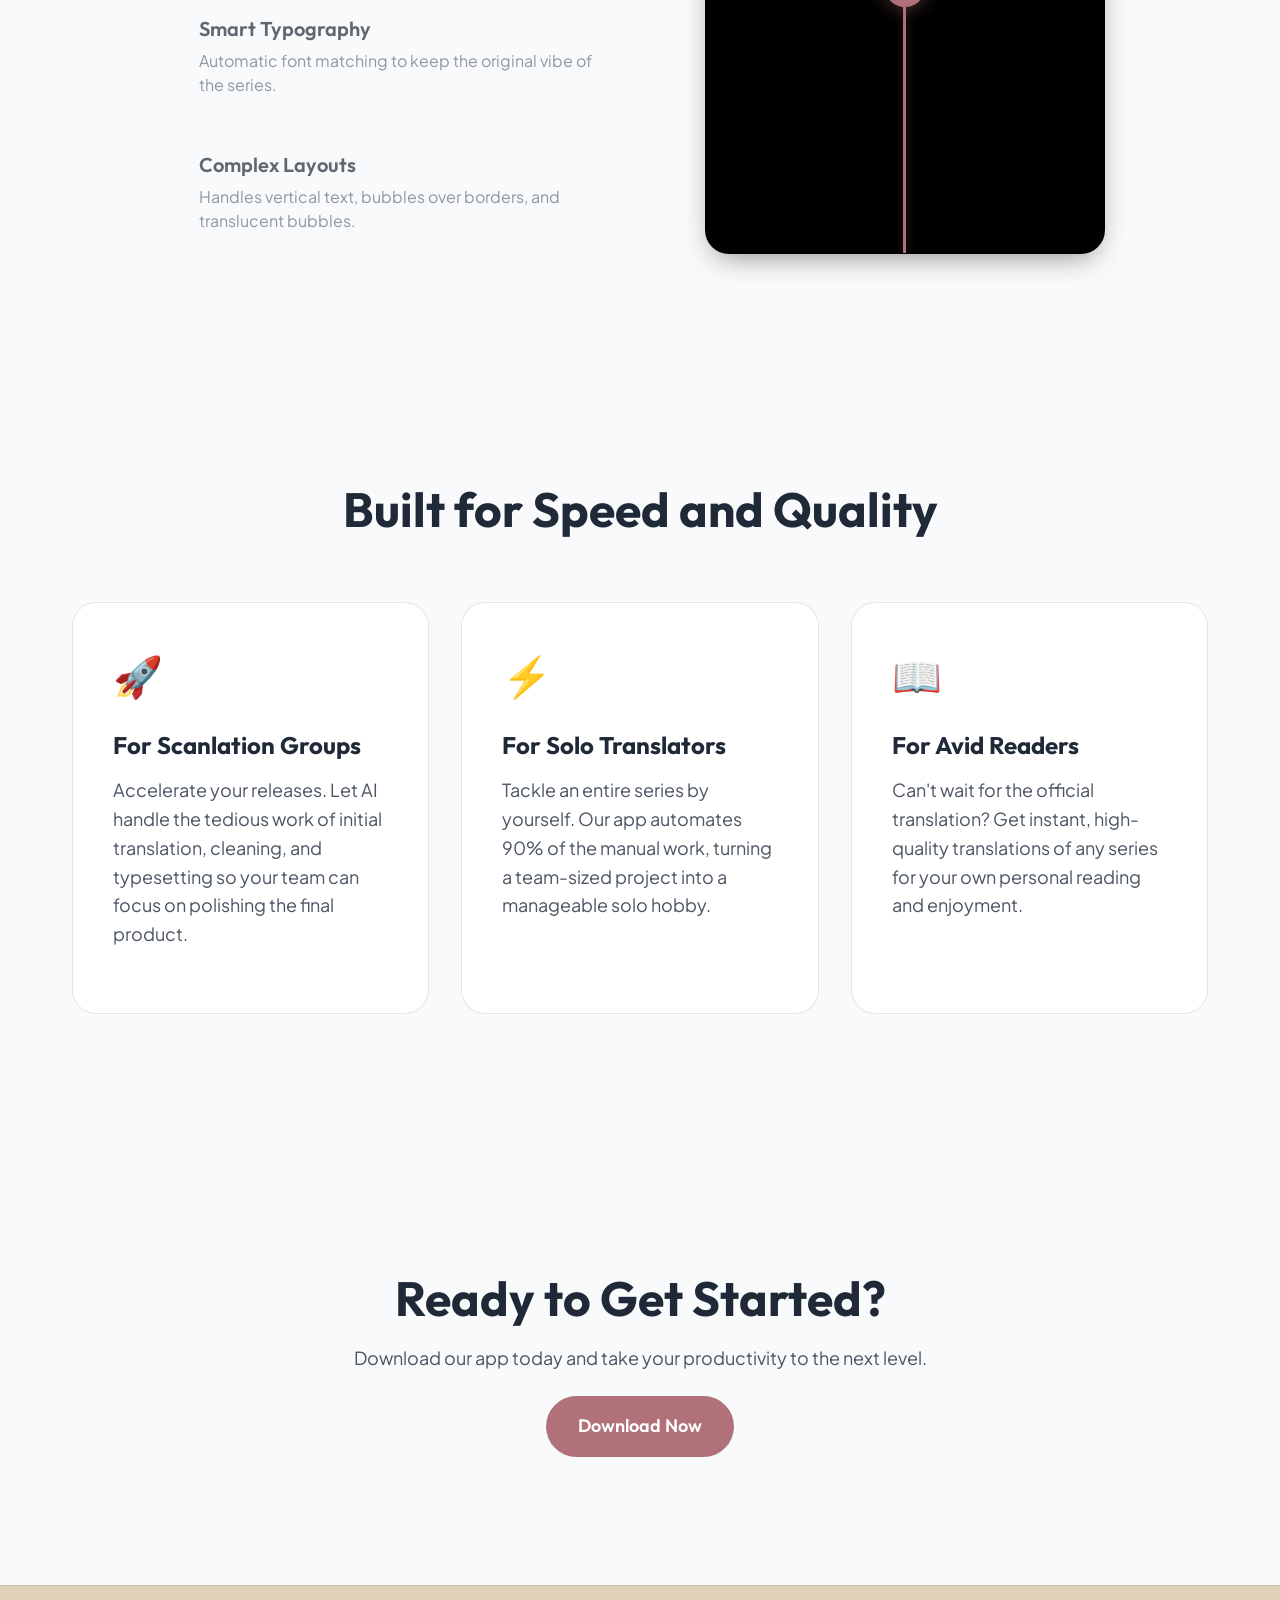
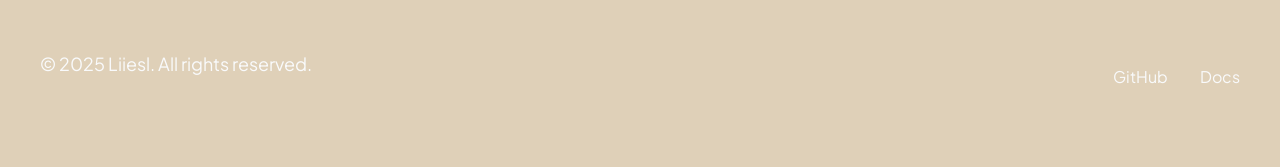
==== commit 8d6a3508: "push v2 to main" ====
--- a/public/index.html
+++ b/public/index.html
@@ -1,170 +1,273 @@
 <!DOCTYPE html>
 <html lang="en">
+
 <head>
     <meta charset="UTF-8">
     <meta name="viewport" content="width=device-width, initial-scale=1.0">
-    <meta name="description" content="Easy Scanlate is a free desktop app that makes translating manhwa and webtoons effortless. Auto translate your manhwa with ease. Let ai do the heavy lifting so you can focus on scanlations quality. Designed with simplicity at its core.">
+    <meta name="description"
+        content="Easy Scanlate is a free desktop app that makes translating manhwa and webtoons effortless. Auto translate your manhwa with ease. Let ai do the heavy lifting so you can focus on scanlations quality. Designed with simplicity at its core.">
     <title>Easy Scanlate</title>
-    <!-- Link to refactored CSS files -->
-    <link rel="stylesheet" href="css/root.css">
-    <link rel="stylesheet" href="css/topbar.css">
-    <link rel="stylesheet" href="css/menu.css">
-    <link rel="stylesheet" href="css/index.css">
-
-    <script type="module" src="main.js"></script>
-        <script>
-      (function() {
-        // Function to set the theme
-        function setTheme(theme) {
-          document.documentElement.setAttribute('data-theme', theme);
-          localStorage.setItem('theme', theme);
-        }
-
-        // Check for a saved theme in localStorage
-        const savedTheme = localStorage.getItem('theme');
-        if (savedTheme) {
-          document.documentElement.setAttribute('data-theme', savedTheme);
-          return;
-        }
-
-        // If no saved theme, check the OS/browser preference
-        const prefersDark = window.matchMedia && window.matchMedia('(prefers-color-scheme: dark)').matches;
-        document.documentElement.setAttribute('data-theme', prefersDark ? 'dark' : 'light');
-
-      })();
-    </script>
+    <link rel="icon" type="image/x-icon" href="assets/Frame 17.ico">
+
+    <!-- Google Fonts -->
+    <link rel="preconnect" href="https://fonts.googleapis.com">
+    <link rel="preconnect" href="https://fonts.gstatic.com" crossorigin>
+    <link
+        href="https://fonts.googleapis.com/css2?family=Outfit:wght@300;400;500;600;700&family=Plus+Jakarta+Sans:wght@400;500;600;700&display=swap"
+        rel="stylesheet">
+
+    <!-- Styles -->
+    <link rel="stylesheet" href="./css/style.css">
 </head>
+
 <body>
+    <!-- Decorative Vector Background -->
+    <div class="vector-background">
+        <svg width="1040" height="749" viewBox="0 0 1040 749" fill="none" xmlns="http://www.w3.org/2000/svg">
+            <g clip-path="url(#clip0_20_107)">
+                <!-- Center Filled Circle -->
+                <ellipse class="vector-fill" cx="887" cy="827" rx="222" ry="198.724" fill="#DFD0B8" />
+                
+                <!-- Stroked Rings (Added pathLength="1" for animation logic) -->
+                <ellipse class="vector-shape" pathLength="1" cx="887" cy="827" rx="304" ry="272.126" stroke="#B07178" stroke-width="10" />
+                <ellipse class="vector-shape" pathLength="1" cx="887" cy="827" rx="325" ry="290.924" stroke="#B07178" stroke-width="5" />
+                <ellipse class="vector-shape" pathLength="1" cx="887" cy="827" rx="346" ry="309.723" stroke="#B07178" stroke-width="15" />
+                <ellipse class="vector-shape" pathLength="1" cx="887" cy="827" rx="391" ry="350.004" stroke="#B07178" stroke-width="32" />
+                <ellipse class="vector-shape" pathLength="1" cx="887" cy="827" rx="558" ry="499.495" stroke="#DFD0B8" stroke-width="34" />
+                <ellipse class="vector-shape" pathLength="1" cx="887" cy="827" rx="593" ry="530.825" stroke="#DFD0B8" stroke-width="7" />
+                <ellipse class="vector-shape" pathLength="1" cx="887" cy="827" rx="679" ry="607.808" stroke="#B07178" stroke-width="38" />
+                <ellipse class="vector-shape" pathLength="1" cx="887" cy="827" rx="762" ry="682.106" stroke="#B07178" stroke-width="81" />
+                <ellipse class="vector-shape" pathLength="1" cx="887" cy="827" rx="837" ry="749.242" stroke="#B07178" stroke-width="21" />
+                <ellipse class="vector-shape" pathLength="1" cx="887" cy="827" rx="887" ry="794" stroke="#B07178" stroke-width="24" />
+            </g>
+            <defs>
+                <clipPath id="clip0_20_107">
+                    <rect width="1040" height="749" fill="white" />
+                </clipPath>
+            </defs>
+        </svg>
+    </div>
+
+    <!-- Navigation injected via nav-component.js -->
 
     <main>
-        <!-- The hero section will now become a fixed Frame during scroll -->
         <section class="hero">
-            <!-- NEW: Decorative Frame SVG elements -->
-            <img src="assets/Frame-15.svg" alt="" class="hero-bg-svg bg-svg-left">
-            <img src="assets/Frame-17.svg" alt="" class="hero-bg-svg bg-svg-right">
-            
-            <!-- The header is now part of the hero's fixed layer -->
-            <header id="main-header"></header>
-
-            <!-- NEW: An overlay to darken the hero on scroll -->
-            <div class="hero-overlay"></div>
             <div class="hero-content">
-                <h1>Translate Manhwa <span class="highlight">Easily</span></h1>
-                <p>Auto translate your manhwa with ease. Let ai do the heavy lifting so you can focus on scanlations quality. Designed with simplicity at its core.</p>
+                <div class="badge">v0.3.0 Out Now!</div>
+                <h1>Translate Manhwa <br><span class="text-primary">Effortlessly</span></h1>
+                <p>Auto translate your manhwa with ease. Let ai do the heavy lifting so you can focus on scanlations
+                    quality. Designed with simplicity at its core.</p>
                 <div class="hero-actions">
-                    <!-- CHANGED: Link now points to #workflow -->
-                    <a href="#workflow" class="see-features-link">See The Workflow</a>
-                    <div class="button-group">
-                        <a href="#" class="button js-download-trigger">Download for Free</a>
-                        <a href="https://github.com/Liiesl/EasyScanlate/" class="github-button"><img src="assets/github-mark-white.svg" alt="GitHub"></a>
+                    <!-- CHANGED: Replaced href="#" with the Cloudflare Worker Tracker URL -->
+                    <a href="https://e.easyscanlate.site/download?url=https://github.com/Liiesl/EasyScanlate/releases/latest/download/EasyScanlate-Installer.exe" class="btn btn-primary btn-lg js-download-trigger">Download for Free</a>
+                    <a href="#workflow" class="btn btn-secondary btn-lg">See The Workflow</a>
+                </div>
+            </div>
+            <div class="hero-visual">
+                <!-- Abstract visual or placeholder for app screenshot -->
+                <div class="glass-card">
+                    <div class="glow-effect"></div>
+                    <!-- Using the video from the first step as a hero visual preview -->
+                    <video autoplay loop muted playsinline
+                        src="https://github.com/user-attachments/assets/432fa7f7-9172-43b7-97c7-28e8d66b6758"
+                        class="hero-video"></video>
+                </div>
+            </div>
+        </section>
+
+        <section id="workflow" class="workflow-section">
+            <div class="container">
+                <div class="section-header">
+                    <h2>Your New Workflow</h2>
+                    <p>Streamline your process with intelligent automation.</p>
+                </div>
+
+                <div class="workflow-layout">
+                    <!-- Sticky Video Side -->
+                    <div class="workflow-visual">
+                        <div class="video-frame">
+                            <div class="video-stack">
+                                <video class="step-video active" id="video-step-1" autoplay loop muted playsinline
+                                    src="https://github.com/user-attachments/assets/432fa7f7-9172-43b7-97c7-28e8d66b6758"></video>
+                                <video class="step-video" id="video-step-2" autoplay loop muted playsinline
+                                    src="https://github.com/user-attachments/assets/2b255b1e-a036-4b98-b22c-5d72854a65c3"></video>
+                                <video class="step-video" id="video-step-3" autoplay loop muted playsinline
+                                    src="https://github.com/user-attachments/assets/a3269eb7-2849-4a44-840b-c5433d3ce8fc"></video>
+                            </div>
+                        </div>
                     </div>
-                </div>
-            </div>
-        </section>
-
-        <div class="content-panel">
-            <section id="workflow" class="features">
-                <h2>Your New Workflow</h2>
-                <div class="feature-list">
-                    <!-- Step 1: Video Left, Text Right -->
-                    <div class="feature-item">
-                        <div class="feature-media">
-                            <video autoplay loop muted playsinline src="https://github.com/user-attachments/assets/432fa7f7-9172-43b7-97c7-28e8d66b6758" alt="Video showing text detection"></video>
-                        </div>
-                        <div class="feature-text">
-                            <h3>1. Import & Detect</h3>
-                            <p>Drag and drop your raw manhwa pages. Our AI instantly detects all text bubbles, preparing them for translation.</p>
+
+                    <!-- Scrolling Steps Side -->
+                    <div class="workflow-steps">
+                        <div class="step-item" data-step="1">
+                            <div class="step-indicator">
+                                <span class="step-num">01</span>
+                                <div class="step-line"></div>
+                            </div>
+                            <div class="step-text">
+                                <h3>Import & Detect</h3>
+                                <p>Drag and drop your raw manhwa pages. Our AI instantly detects all text bubbles,
+                                    preparing them for translation.</p>
+                            </div>
+                        </div>
+
+                        <div class="step-item" data-step="2">
+                            <div class="step-indicator">
+                                <span class="step-num">02</span>
+                                <div class="step-line"></div>
+                            </div>
+                            <div class="step-text">
+                                <h3>Auto-Translate & Clean</h3>
+                                <p>The app translates the text, removes the original script, and cleans the art behind
+                                    it in a single click.</p>
+                            </div>
+                        </div>
+
+                        <div class="step-item" data-step="3">
+                            <div class="step-indicator">
+                                <span class="step-num">03</span>
+                                <div class="step-line"></div>
+                            </div>
+                            <div class="step-text">
+                                <h3>Review & Export</h3>
+                                <p>Make final edits to the translation or adjust the text style, then export your
+                                    finished chapter.</p>
+                            </div>
                         </div>
                     </div>
-                    <!-- Step 2: Text Left, Video Right (Reversed) -->
-                    <div class="feature-item feature-item--reverse">
-                        <div class="feature-media">
-                            <video autoplay loop muted playsinline src="https://github.com/user-attachments/assets/2b255b1e-a036-4b98-b22c-5d72854a65c3" alt="Video showing instant translation"></video>
-                        </div>
-                        <div class="feature-text">
-                            <h3>2. Auto-Translate & Clean</h3>
-                            <p>The app translates the text, removes the original script, and cleans the art behind it in a single click.</p>
+                </div>
+            </div>
+        </section>
+
+        <section id="comparison" class="comparison">
+            <div class="container">
+                <div class="section-header">
+                    <h2>See the Magic Happen</h2>
+                    <p>Slide to see the instant transformation.</p>
+                </div>
+
+                <div class="comparison-wrapper">
+                    <div class="comparison-layout">
+                        <!-- Text List (Left) -->
+                        <div class="comparison-previews">
+                            <div class="preview-item active"
+                                data-before="https://placehold.co/600x800/1a1a1a/FFF?text=Raw+Action"
+                                data-after="https://placehold.co/600x800/007bff/FFF?text=Translated+Action">
+                                <h3>Action Scenes</h3>
+                                <p>Clean redraws even over complex sound effects and motion lines.</p>
+                            </div>
+                            <div class="preview-item"
+                                data-before="https://placehold.co/600x800/2a2a2a/FFF?text=Raw+Dialogue"
+                                data-after="https://placehold.co/600x800/28a745/FFF?text=Translated+Dialogue">
+                                <h3>Context Aware</h3>
+                                <p>Translation engine that understands who is speaking to whom.</p>
+                            </div>
+                            <div class="preview-item" data-before="https://placehold.co/600x800/3a3a3a/FFF?text=Raw+SFX"
+                                data-after="https://placehold.co/600x800/dc3545/FFF?text=Translated+SFX">
+                                <h3>Smart Typography</h3>
+                                <p>Automatic font matching to keep the original vibe of the series.</p>
+                            </div>
+                            <div class="preview-item"
+                                data-before="https://placehold.co/600x800/4a4a4a/FFF?text=Raw+Complex"
+                                data-after="https://placehold.co/600x800/ffc107/FFF?text=Translated+Complex">
+                                <h3>Complex Layouts</h3>
+                                <p>Handles vertical text, bubbles over borders, and translucent bubbles.</p>
+                            </div>
+                        </div>
+
+                        <!-- Visual Slider (Right) -->
+                        <div class="comparison-main">
+                            <div class="comparison-slider" id="comparison-slider">
+                                <div class="comparison-image before-image">
+                                    <img id="comp-before" src="https://placehold.co/600x800/1a1a1a/FFF?text=Raw+Action"
+                                        alt="Raw">
+                                    <span class="label">Raw</span>
+                                </div>
+                                <div class="comparison-image after-image">
+                                    <img id="comp-after"
+                                        src="https://placehold.co/600x800/007bff/FFF?text=Translated+Action"
+                                        alt="Translated">
+                                    <span class="label">Translated</span>
+                                </div>
+                                <div class="comparison-handle">
+                                    <div class="handle-line"></div>
+                                    <div class="handle-circle">
+                                        <svg viewBox="0 0 24 24" width="24" height="24" stroke="currentColor"
+                                            stroke-width="2" fill="none">
+                                            <path d="M21 12H3m18 0l-4-4m4 4l-4 4M3 12l4-4m-4 4l4 4" />
+                                        </svg>
+                                    </div>
+                                </div>
+                            </div>
                         </div>
                     </div>
-                    <!-- Step 3: Video Left, Text Right -->
-                    <div class="feature-item">
-                        <div class="feature-media">
-                           <video autoplay loop muted playsinline src="https://github.com/user-attachments/assets/a3269eb7-2849-4a44-840b-c5433d3ce8fc" alt="Video showing text style editing"></video>
-                        </div>
-                        <div class="feature-text">
-                            <h3>3. Review & Export</h3>
-                            <p>Make final edits to the translation or adjust the text style, then export your finished chapter.</p>
-                        </div>
-                    </div>
-                </div>
-            </section>
-
-            <!-- === NEW SECTION: BEFORE & AFTER SLIDER === -->
-            <section id="comparison" class="comparison">
-                <h2>See the Magic Happen</h2>
-                <p class="comparison-subtitle">Slide the handle to see the instant transformation from raw to translated.</p>
-                <div class="comparison-slider">
-                    <div class="comparison-image before-image">
-                        <!-- IMPORTANT: Replace with your 'before' image -->
-                        <img src="https://placehold.co/1000x600/1a1a1a/FFF?text=Raw+Manhwa+Panel" alt="Raw manhwa panel before translation">
-                    </div>
-                    <div class="comparison-image after-image">
-                        <!-- IMPORTANT: Replace with your 'after' image -->
-                        <img src="https://placehold.co/1000x600/007bff/FFF?text=Translated+Panel" alt="Manhwa panel after translation by Easy Scanlate">
-                    </div>
-                    <div class="comparison-handle">
-                        <div class="comparison-arrow comparison-arrow-left"></div>
-                        <div class="comparison-arrow comparison-arrow-right"></div>
-                    </div>
-                </div>
-            </section>
-
-            <!-- === NEW SECTION: WHO IS THIS FOR? === -->
-            <section id="who-is-it-for" class="who-is-it-for">
+                </div>
+            </div>
+        </section>
+
+        <section id="who-is-it-for" class="audience">
+            <div class="section-header">
                 <h2>Built for Speed and Quality</h2>
-                <div class="user-profiles">
-                    <div class="profile-card">
-                        <h3>For Scanlation Groups</h3>
-                        <p>Accelerate your releases. Let AI handle the tedious work of initial translation, cleaning, and typesetting so your team can focus on polishing the final product.</p>
-                    </div>
-                    <div class="profile-card">
-                        <h3>For Solo Translators</h3>
-                        <p>Tackle an entire series by yourself. Our app automates 90% of the manual work, turning a team-sized project into a manageable solo hobby.</p>
-                    </div>
-                    <div class="profile-card">
-                        <h3>For Avid Readers</h3>
-                        <p>Can't wait for the official translation? Get instant, high-quality translations of any series for your own personal reading and enjoyment.</p>
-                    </div>
-                </div>
-            </section>
-
-            <section id="download" class="cta">
+            </div>
+            <div class="audience-grid">
+                <div class="audience-card">
+                    <div class="icon-box">🚀</div>
+                    <h3>For Scanlation Groups</h3>
+                    <p>Accelerate your releases. Let AI handle the tedious work of initial translation, cleaning, and
+                        typesetting so your team can focus on polishing the final product.</p>
+                </div>
+                <div class="audience-card">
+                    <div class="icon-box">⚡</div>
+                    <h3>For Solo Translators</h3>
+                    <p>Tackle an entire series by yourself. Our app automates 90% of the manual work, turning a
+                        team-sized project into a manageable solo hobby.</p>
+                </div>
+                <div class="audience-card">
+                    <div class="icon-box">📖</div>
+                    <h3>For Avid Readers</h3>
+                    <p>Can't wait for the official translation? Get instant, high-quality translations of any series for
+                        your own personal reading and enjoyment.</p>
+                </div>
+            </div>
+        </section>
+
+        <section id="download" class="cta-section">
+            <div class="cta-content">
                 <h2>Ready to Get Started?</h2>
-                <p>Download our app today and take My productivity to the next level.</p>
-                <a href="#" class="button js-download-trigger">Download Now</a>
-            </section>
+                <p>Download our app today and take your productivity to the next level.</p>
+                <!-- CHANGED: Replaced href="#" with the Cloudflare Worker Tracker URL -->
+                <a href="https://e.easyscanlate.site/download?url=https://github.com/Liiesl/EasyScanlate/releases/latest/download/EasyScanlate-Installer.exe" class="btn btn-primary btn-lg js-download-trigger">Download Now</a>
+            </div>
+        </section>
+    </main>
+
+    <footer>
+        <div class="footer-content">
+            <p>&copy; 2025 Liiesl. All rights reserved.</p>
+            <div class="footer-links">
+                <a href="https://github.com/Liiesl/EasyScanlate/">GitHub</a>
+                <a href="https://docs.easyscanlate.site/">Docs</a>
+            </div>
         </div>
-    </main>
-
-    <footer>
-        <p>&copy; 2025 Liiesl. All rights reserved.</p>
     </footer>
-    
-    <!-- MODAL FOR NON-WINDOWS USERS -->
+
+    <!-- Modal -->
     <div id="non-windows-modal" class="modal-overlay">
-        <div class="modal-content">
+        <div class="modal-glass">
             <button class="modal-close-btn">&times;</button>
             <h3>Windows Only</h3>
             <p>Easy Scanlate currently provides a direct installer for Windows only.</p>
-            <p>For other operating systems, you can build it from the source code. Please see our documentation or GitHub repository for instructions.</p>
+            <p>For other operating systems, you can build it from the source code.</p>
             <div class="modal-actions">
-                <a href="https://github.com/Liiesl/EasyScanlate/" class="button button-secondary" target="_blank" rel="noopener noreferrer">GitHub Repo</a>
-                <a href="https://docs.easyscanlate.site/getting-started/installation/#2-from-source-code-alternative-method" class="button" target="_blank" rel="noopener noreferrer">View Docs</a>
+                <a href="https://github.com/Liiesl/EasyScanlate/" class="btn btn-secondary" target="_blank">GitHub</a>
+                <a href="https://docs.easyscanlate.site/getting-started/installation/#2-from-source-code-alternative-method"
+                    class="btn btn-primary" target="_blank">View Docs</a>
             </div>
         </div>
     </div>
 
-    <!-- The script tag now points to main.js and is a module to allow for imports -->
-    <script type="module" src="main.js"></script>
+    <script src="./nav-component.js"></script>
+    <script src="./script.js"></script>
 </body>
+
 </html>
--- a/public/css/style.css
+++ b/public/css/style.css
@@ -0,0 +1,9 @@
+@import 'variables.css';
+@import 'base.css';
+@import 'typography.css';
+@import 'components.css';
+@import 'layout.css';
+@import 'workflow.css';
+@import 'sections.css';
+@import 'pages.css';
+@import 'roadmap.css';
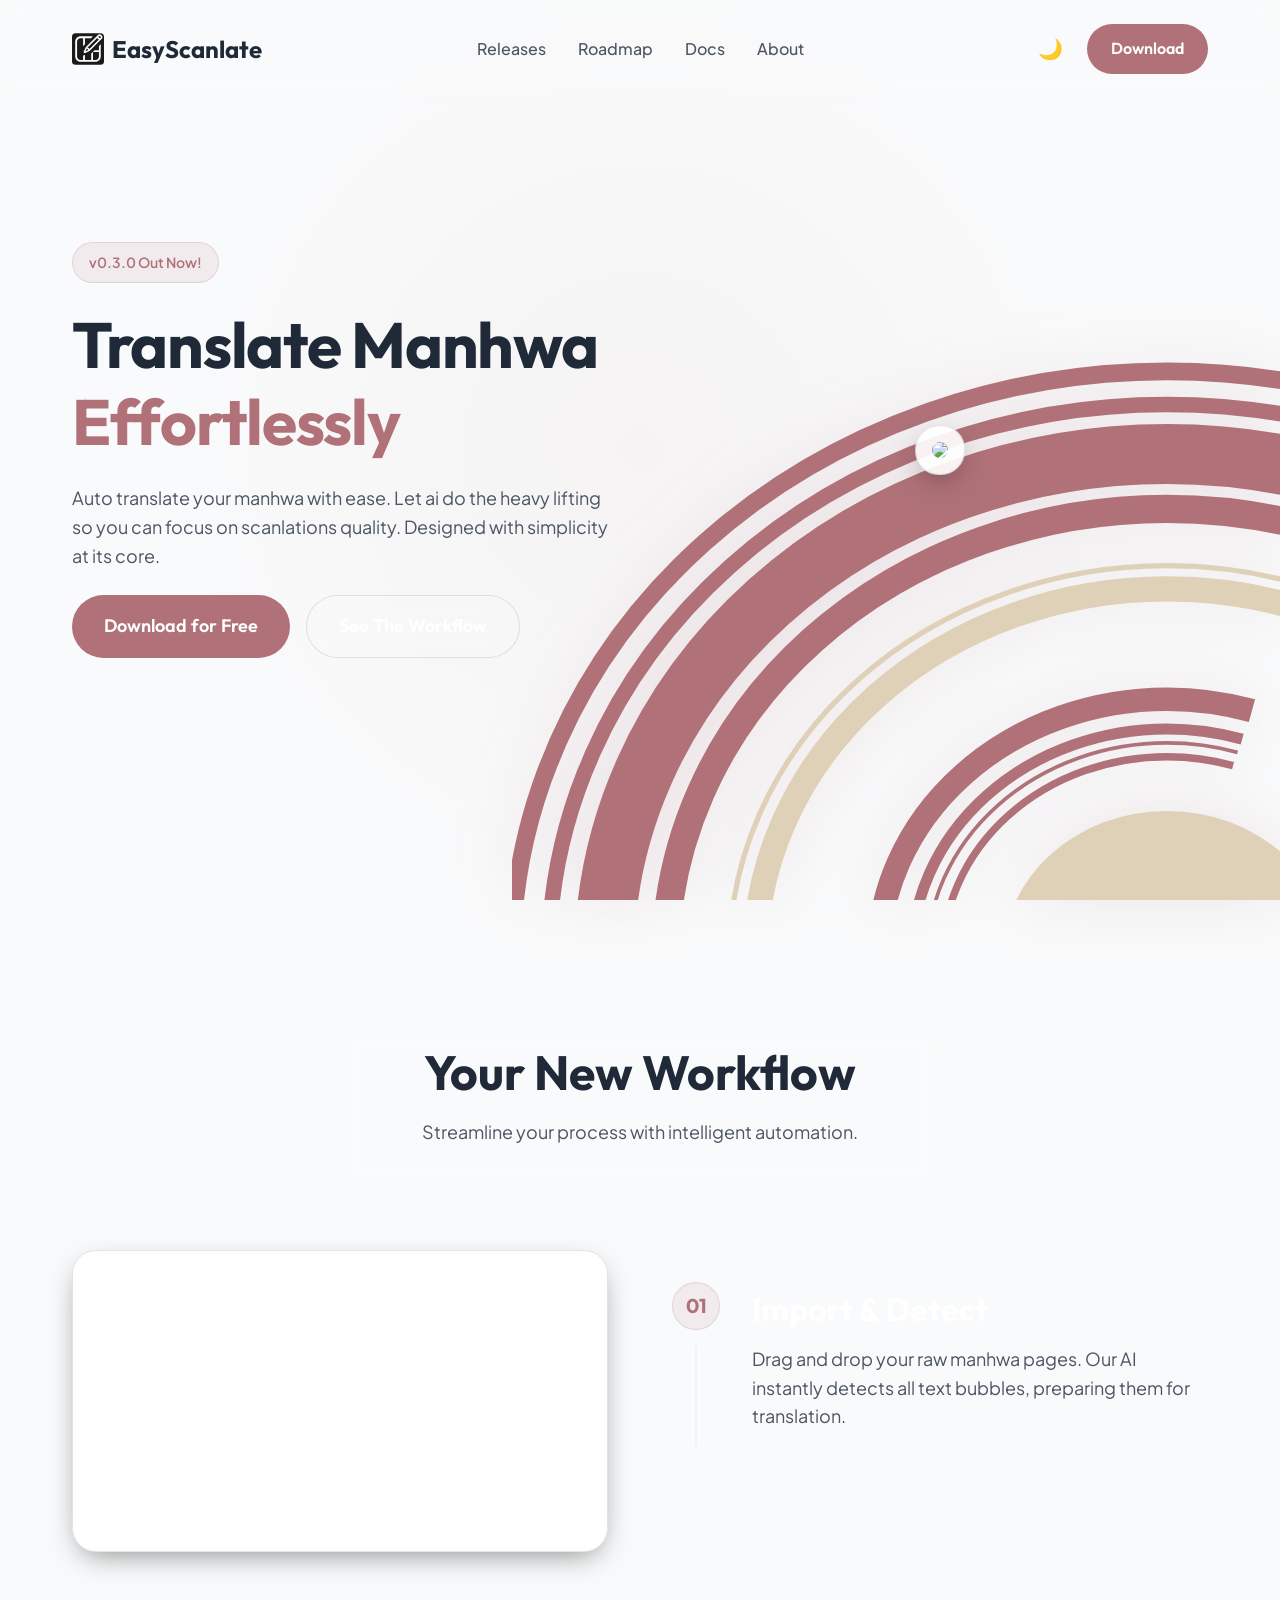
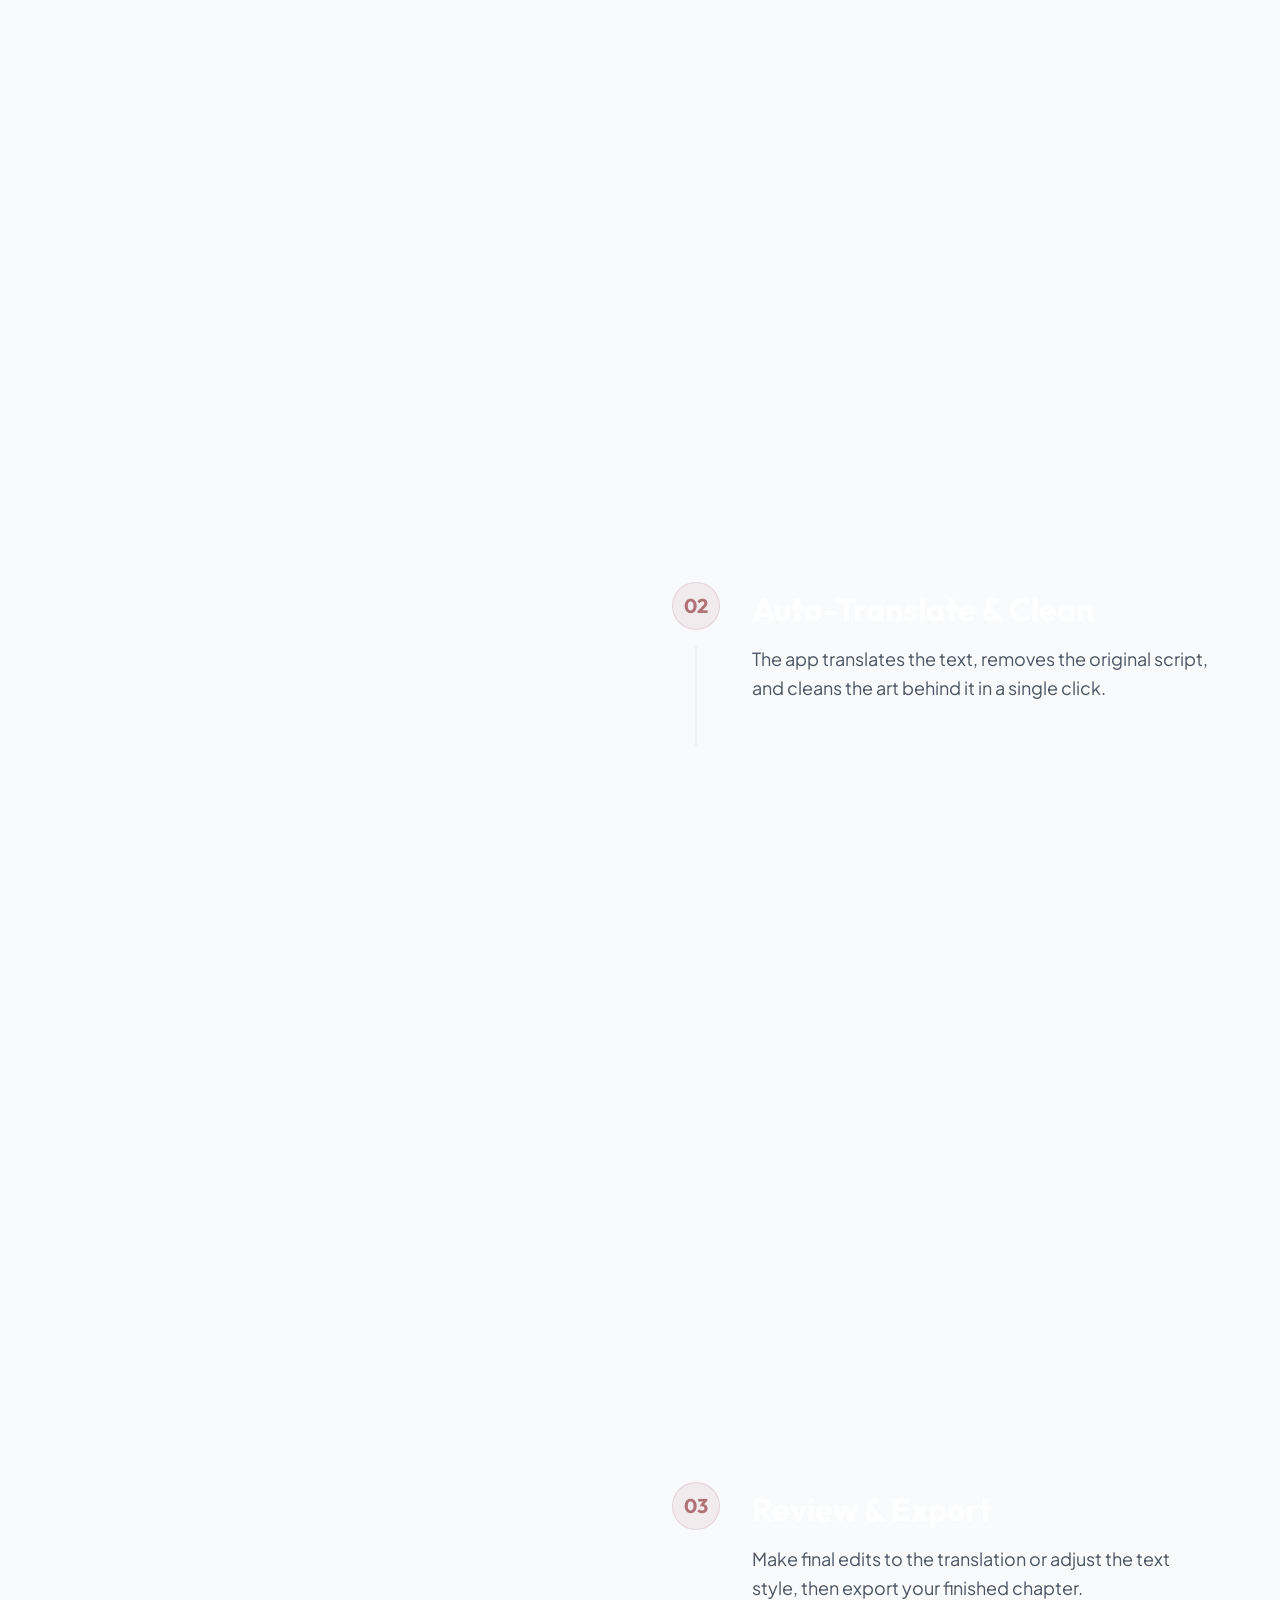
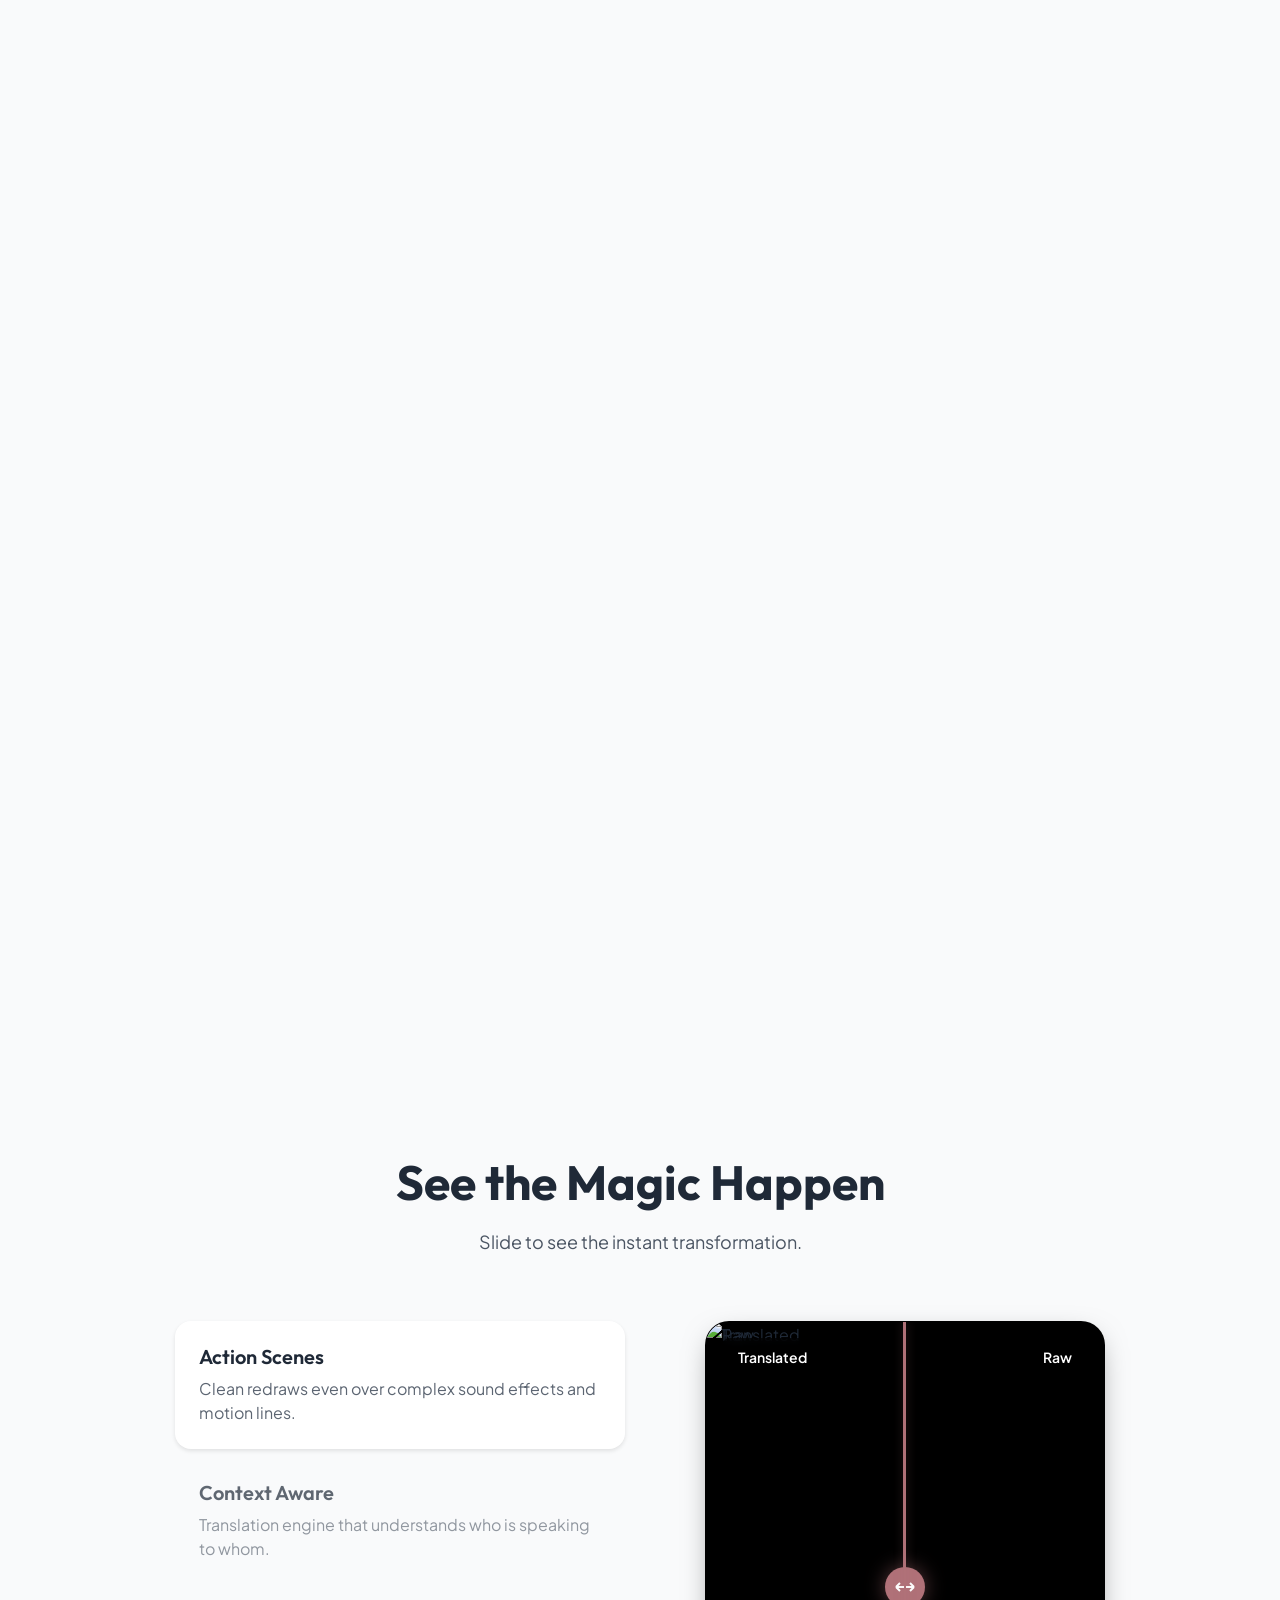
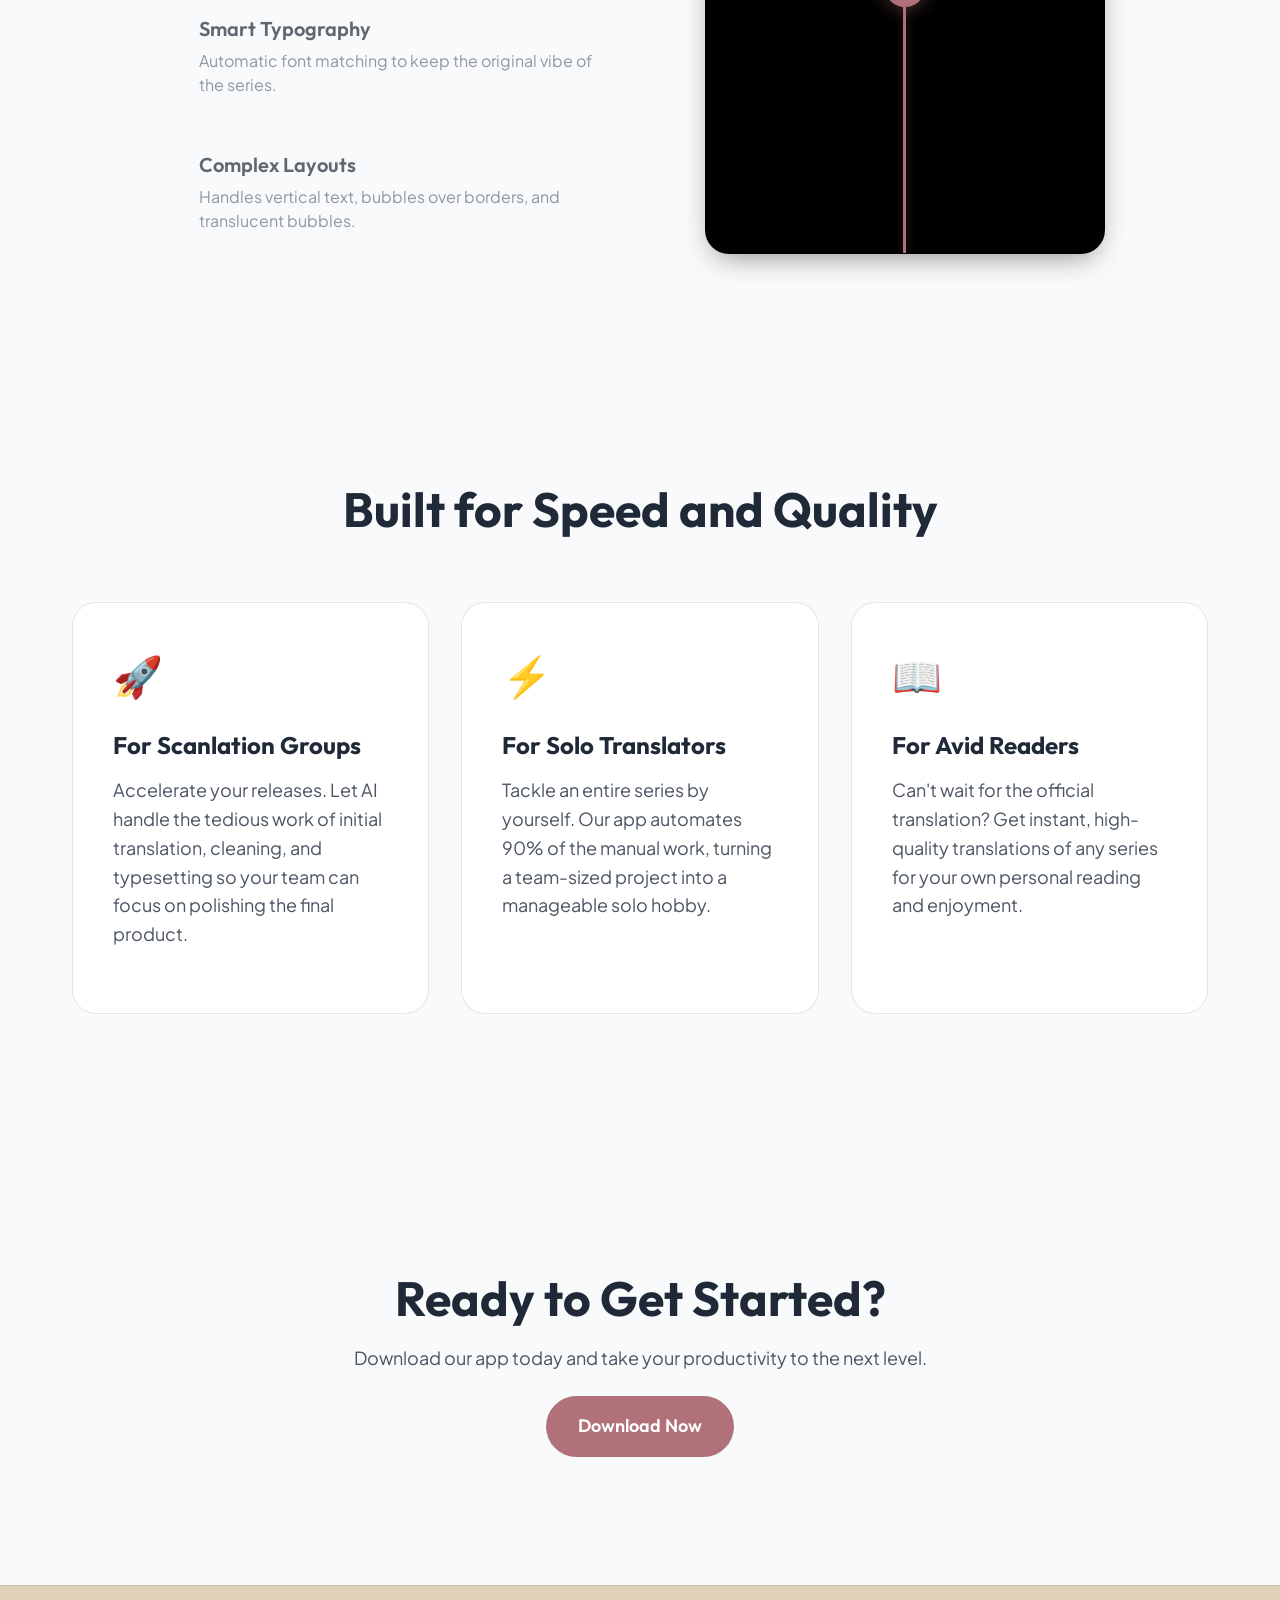
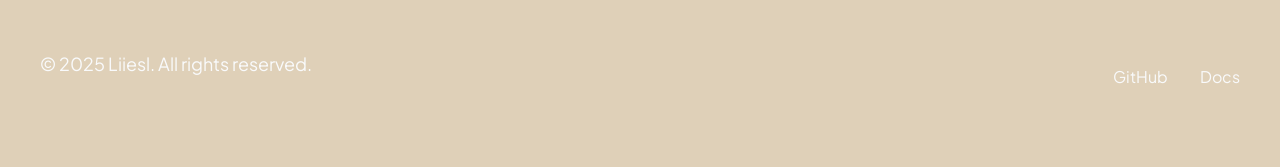
==== commit 7ca7bc4e: "update images" ====
--- a/public/index.html
+++ b/public/index.html
@@ -27,7 +27,7 @@
             <g clip-path="url(#clip0_20_107)">
                 <!-- Center Filled Circle -->
                 <ellipse class="vector-fill" cx="887" cy="827" rx="222" ry="198.724" fill="#DFD0B8" />
-                
+
                 <!-- Stroked Rings (Added pathLength="1" for animation logic) -->
                 <ellipse class="vector-shape" pathLength="1" cx="887" cy="827" rx="304" ry="272.126" stroke="#B07178" stroke-width="10" />
                 <ellipse class="vector-shape" pathLength="1" cx="887" cy="827" rx="325" ry="290.924" stroke="#B07178" stroke-width="5" />
@@ -68,9 +68,8 @@
                 <div class="glass-card">
                     <div class="glow-effect"></div>
                     <!-- Using the video from the first step as a hero visual preview -->
-                    <video autoplay loop muted playsinline
-                        src="https://github.com/user-attachments/assets/432fa7f7-9172-43b7-97c7-28e8d66b6758"
-                        class="hero-video"></video>
+                    <img src="https://cdn.pileofthings.top/1772832528919-78a386a9adf2e999491ffe8f03b2f1ca.webp"
+                        class="hero-video"></img>
                 </div>
             </div>
         </section>
@@ -88,11 +87,11 @@
                         <div class="video-frame">
                             <div class="video-stack">
                                 <video class="step-video active" id="video-step-1" autoplay loop muted playsinline
-                                    src="https://github.com/user-attachments/assets/432fa7f7-9172-43b7-97c7-28e8d66b6758"></video>
+                                    src="https://cdn.pileofthings.top/1772829318096-Screen-Recording-2026-03-07-010642.mp4"></video>
                                 <video class="step-video" id="video-step-2" autoplay loop muted playsinline
-                                    src="https://github.com/user-attachments/assets/2b255b1e-a036-4b98-b22c-5d72854a65c3"></video>
+                                    src="https://cdn.pileofthings.top/1772829304961-Screen-Recording-2026-03-07-010642_1.mp4"></video>
                                 <video class="step-video" id="video-step-3" autoplay loop muted playsinline
-                                    src="https://github.com/user-attachments/assets/a3269eb7-2849-4a44-840b-c5433d3ce8fc"></video>
+                                    src="https://cdn.pileofthings.top/1772829288065-Screen-Recording-2026-03-07-010642_2.mp4"></video>
                             </div>
                         </div>
                     </div>
@@ -270,4 +269,4 @@
     <script src="./script.js"></script>
 </body>
 
-</html>+</html>
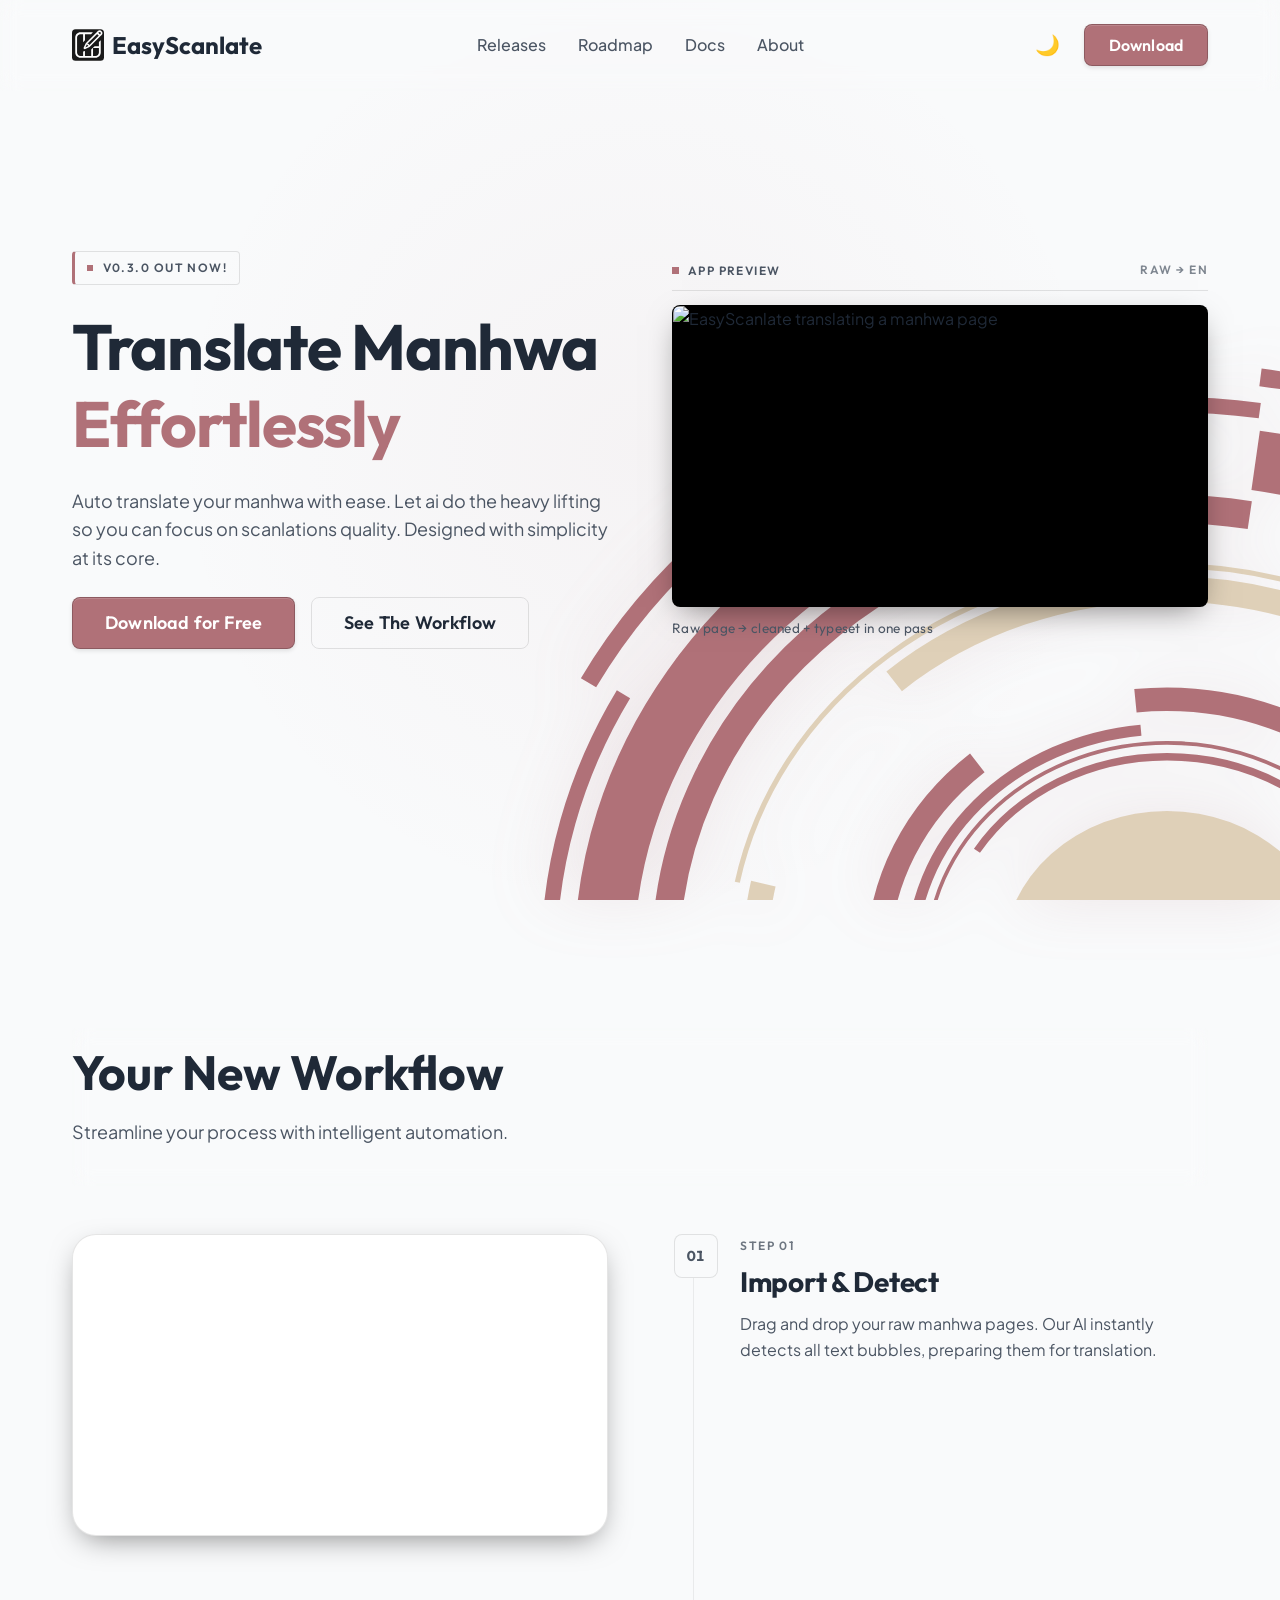
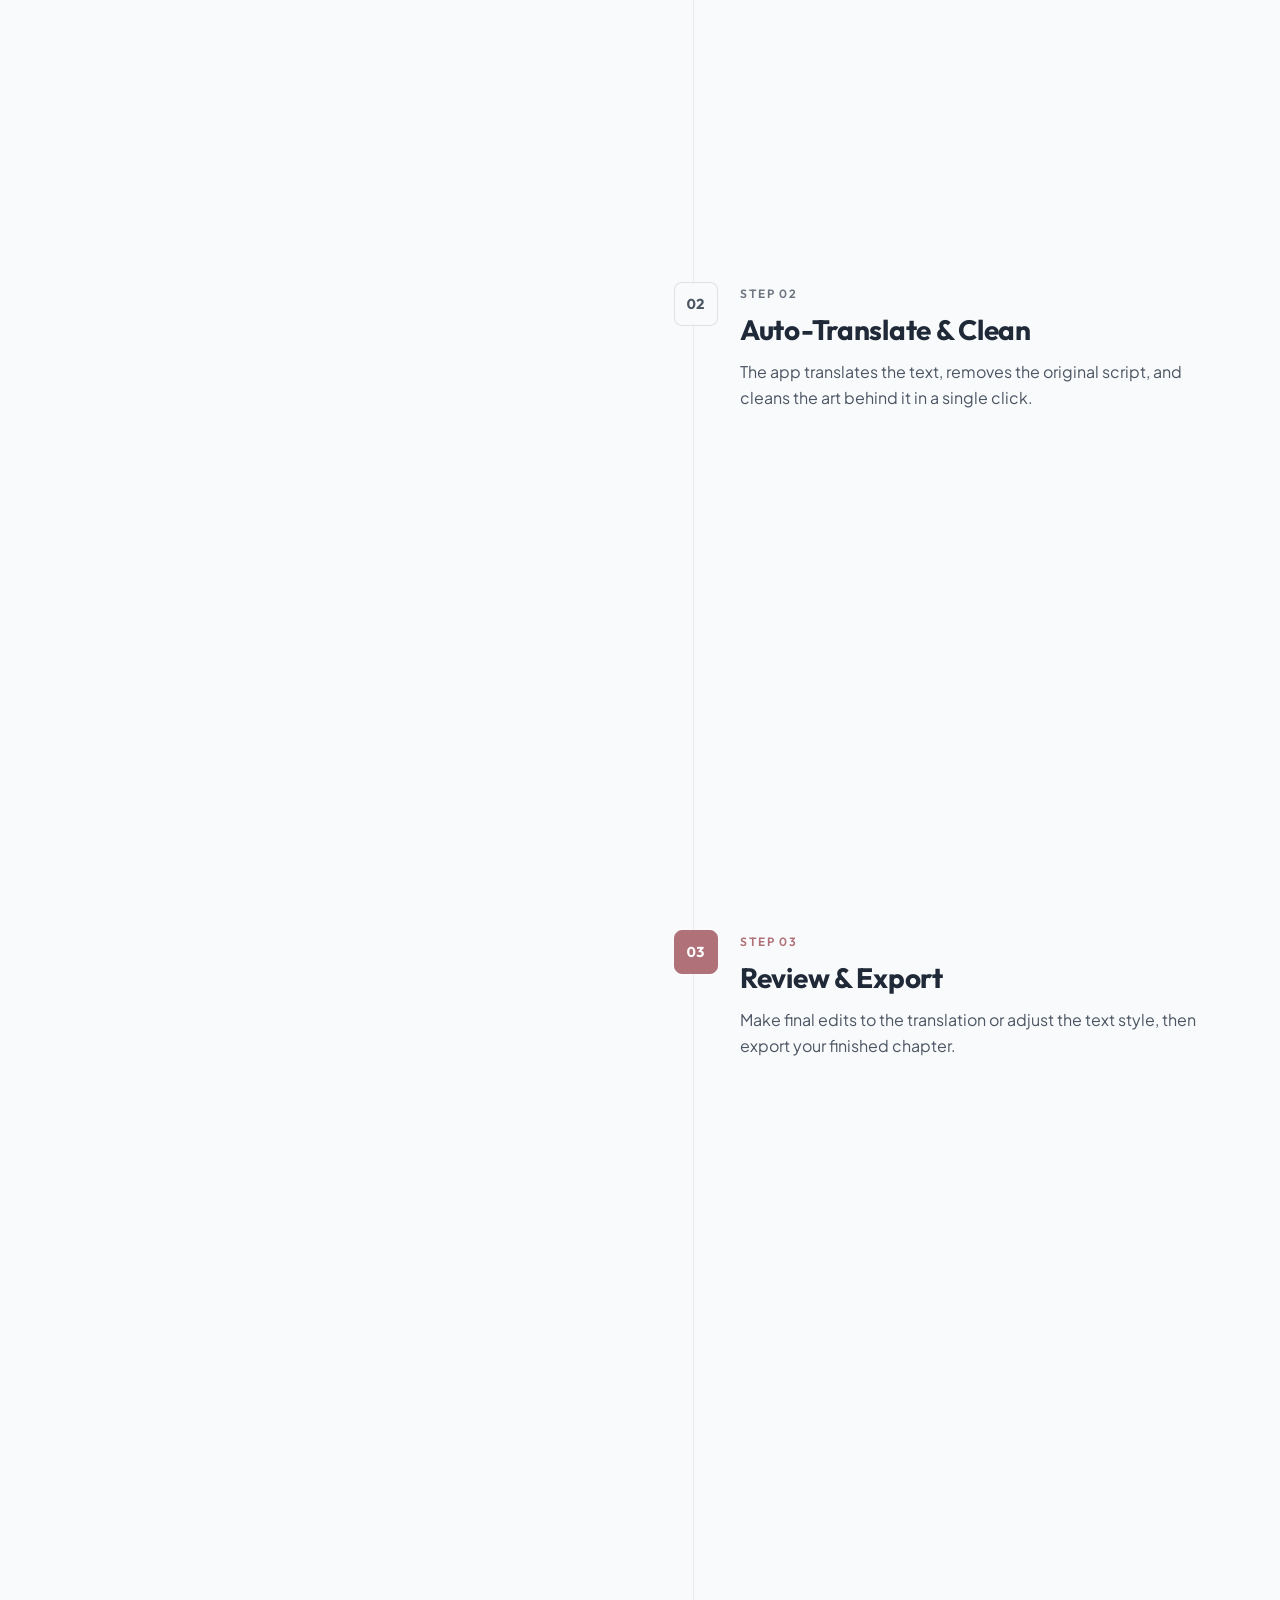
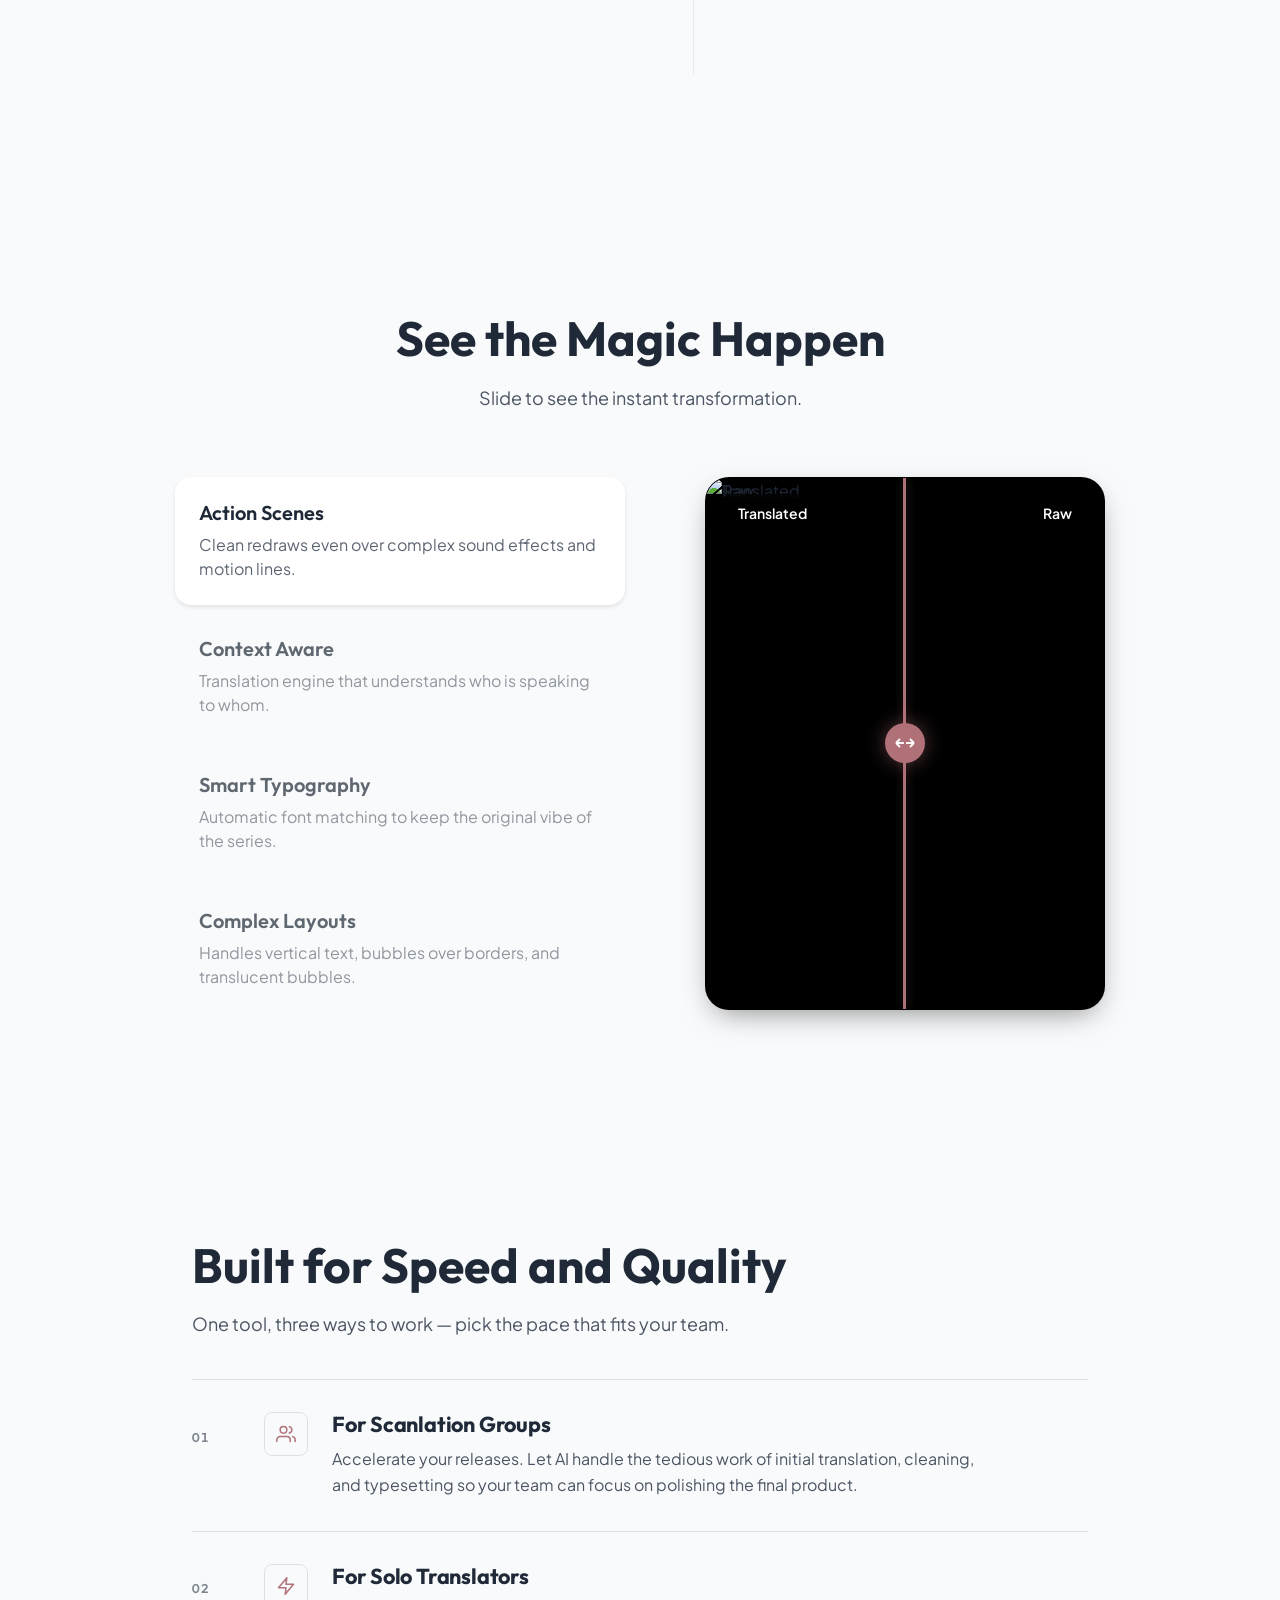
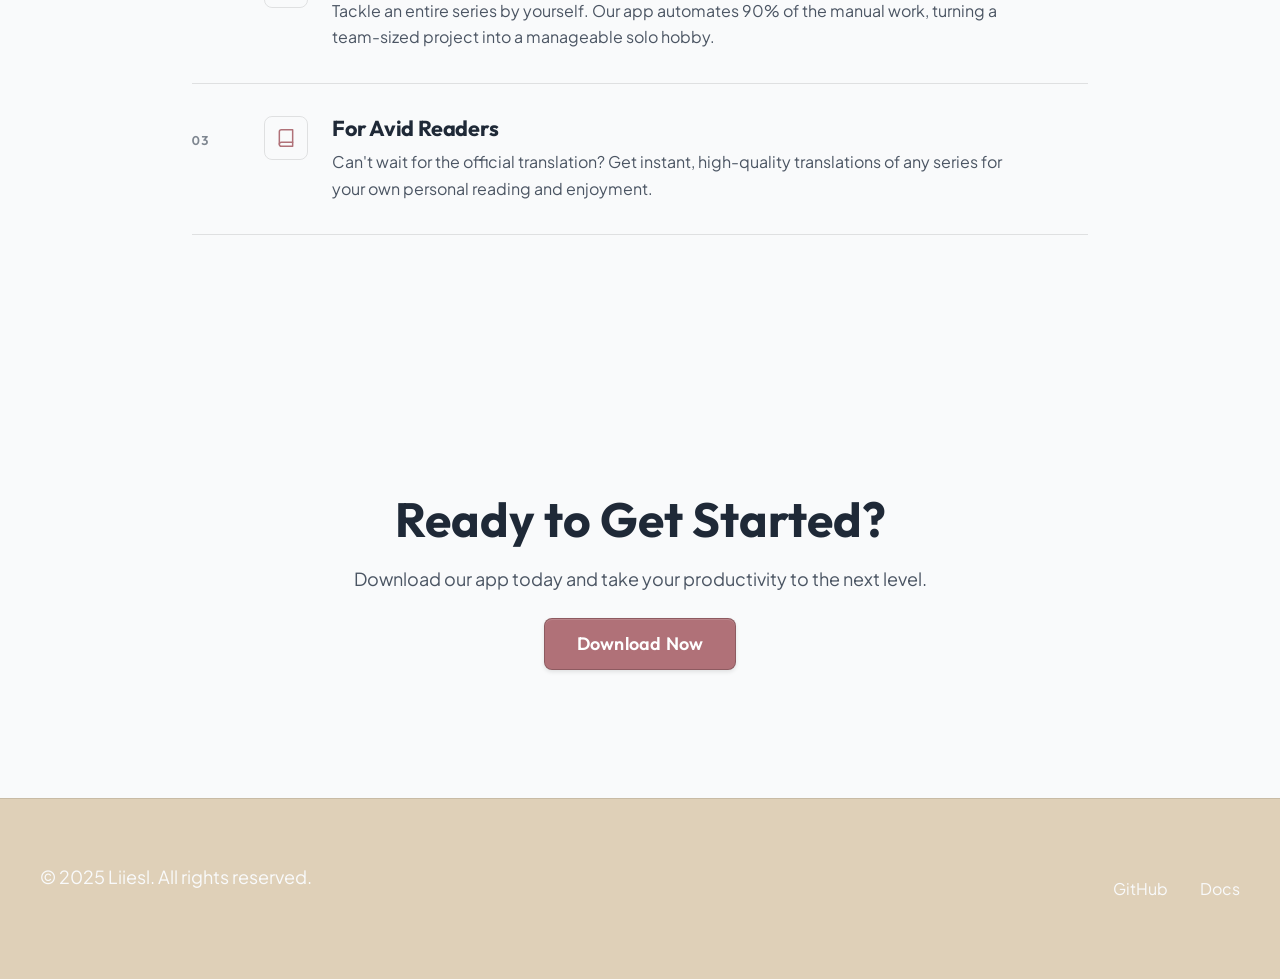
==== commit 2434cede: "polish landing ui" ====
--- a/public/index.html
+++ b/public/index.html
@@ -64,13 +64,15 @@
                 </div>
             </div>
             <div class="hero-visual">
-                <!-- Abstract visual or placeholder for app screenshot -->
-                <div class="glass-card">
-                    <div class="glow-effect"></div>
-                    <!-- Using the video from the first step as a hero visual preview -->
+                <figure class="hero-shot">
+                    <div class="hero-meta" aria-hidden="true">
+                        <span class="hero-fig">App preview</span>
+                        <span class="hero-side">Raw &rarr; EN</span>
+                    </div>
                     <img src="https://cdn.pileofthings.top/1772832528919-78a386a9adf2e999491ffe8f03b2f1ca.webp"
-                        class="hero-video"></img>
-                </div>
+                        class="hero-video" alt="EasyScanlate translating a manhwa page">
+                    <figcaption class="hero-caption">Raw page &rarr; cleaned + typeset in one pass</figcaption>
+                </figure>
             </div>
         </section>
 
@@ -104,6 +106,7 @@
                                 <div class="step-line"></div>
                             </div>
                             <div class="step-text">
+                                <span class="step-kicker">Step 01</span>
                                 <h3>Import & Detect</h3>
                                 <p>Drag and drop your raw manhwa pages. Our AI instantly detects all text bubbles,
                                     preparing them for translation.</p>
@@ -116,6 +119,7 @@
                                 <div class="step-line"></div>
                             </div>
                             <div class="step-text">
+                                <span class="step-kicker">Step 02</span>
                                 <h3>Auto-Translate & Clean</h3>
                                 <p>The app translates the text, removes the original script, and cleans the art behind
                                     it in a single click.</p>
@@ -128,6 +132,7 @@
                                 <div class="step-line"></div>
                             </div>
                             <div class="step-text">
+                                <span class="step-kicker">Step 03</span>
                                 <h3>Review & Export</h3>
                                 <p>Make final edits to the translation or adjust the text style, then export your
                                     finished chapter.</p>
@@ -207,25 +212,54 @@
         <section id="who-is-it-for" class="audience">
             <div class="section-header">
                 <h2>Built for Speed and Quality</h2>
+                <p>One tool, three ways to work — pick the pace that fits your team.</p>
             </div>
             <div class="audience-grid">
                 <div class="audience-card">
-                    <div class="icon-box">🚀</div>
-                    <h3>For Scanlation Groups</h3>
-                    <p>Accelerate your releases. Let AI handle the tedious work of initial translation, cleaning, and
-                        typesetting so your team can focus on polishing the final product.</p>
+                    <span class="audience-index">01</span>
+                    <span class="audience-icon" aria-hidden="true">
+                        <svg viewBox="0 0 24 24" fill="none" stroke="currentColor" stroke-width="1.8"
+                            stroke-linecap="round" stroke-linejoin="round">
+                            <path d="M17 21v-2a4 4 0 0 0-4-4H5a4 4 0 0 0-4 4v2" />
+                            <circle cx="9" cy="7" r="4" />
+                            <path d="M23 21v-2a4 4 0 0 0-3-3.87" />
+                            <path d="M16 3.13a4 4 0 0 1 0 7.75" />
+                        </svg>
+                    </span>
+                    <div class="audience-body">
+                        <h3>For Scanlation Groups</h3>
+                        <p>Accelerate your releases. Let AI handle the tedious work of initial translation, cleaning, and
+                            typesetting so your team can focus on polishing the final product.</p>
+                    </div>
                 </div>
                 <div class="audience-card">
-                    <div class="icon-box">⚡</div>
-                    <h3>For Solo Translators</h3>
-                    <p>Tackle an entire series by yourself. Our app automates 90% of the manual work, turning a
-                        team-sized project into a manageable solo hobby.</p>
+                    <span class="audience-index">02</span>
+                    <span class="audience-icon" aria-hidden="true">
+                        <svg viewBox="0 0 24 24" fill="none" stroke="currentColor" stroke-width="1.8"
+                            stroke-linecap="round" stroke-linejoin="round">
+                            <polygon points="13 2 3 14 12 14 11 22 21 10 12 10 13 2" />
+                        </svg>
+                    </span>
+                    <div class="audience-body">
+                        <h3>For Solo Translators</h3>
+                        <p>Tackle an entire series by yourself. Our app automates 90% of the manual work, turning a
+                            team-sized project into a manageable solo hobby.</p>
+                    </div>
                 </div>
                 <div class="audience-card">
-                    <div class="icon-box">📖</div>
-                    <h3>For Avid Readers</h3>
-                    <p>Can't wait for the official translation? Get instant, high-quality translations of any series for
-                        your own personal reading and enjoyment.</p>
+                    <span class="audience-index">03</span>
+                    <span class="audience-icon" aria-hidden="true">
+                        <svg viewBox="0 0 24 24" fill="none" stroke="currentColor" stroke-width="1.8"
+                            stroke-linecap="round" stroke-linejoin="round">
+                            <path d="M4 19.5A2.5 2.5 0 0 1 6.5 17H20" />
+                            <path d="M6.5 2H20v20H6.5A2.5 2.5 0 0 1 4 19.5v-15A2.5 2.5 0 0 1 6.5 2z" />
+                        </svg>
+                    </span>
+                    <div class="audience-body">
+                        <h3>For Avid Readers</h3>
+                        <p>Can't wait for the official translation? Get instant, high-quality translations of any series for
+                            your own personal reading and enjoyment.</p>
+                    </div>
                 </div>
             </div>
         </section>
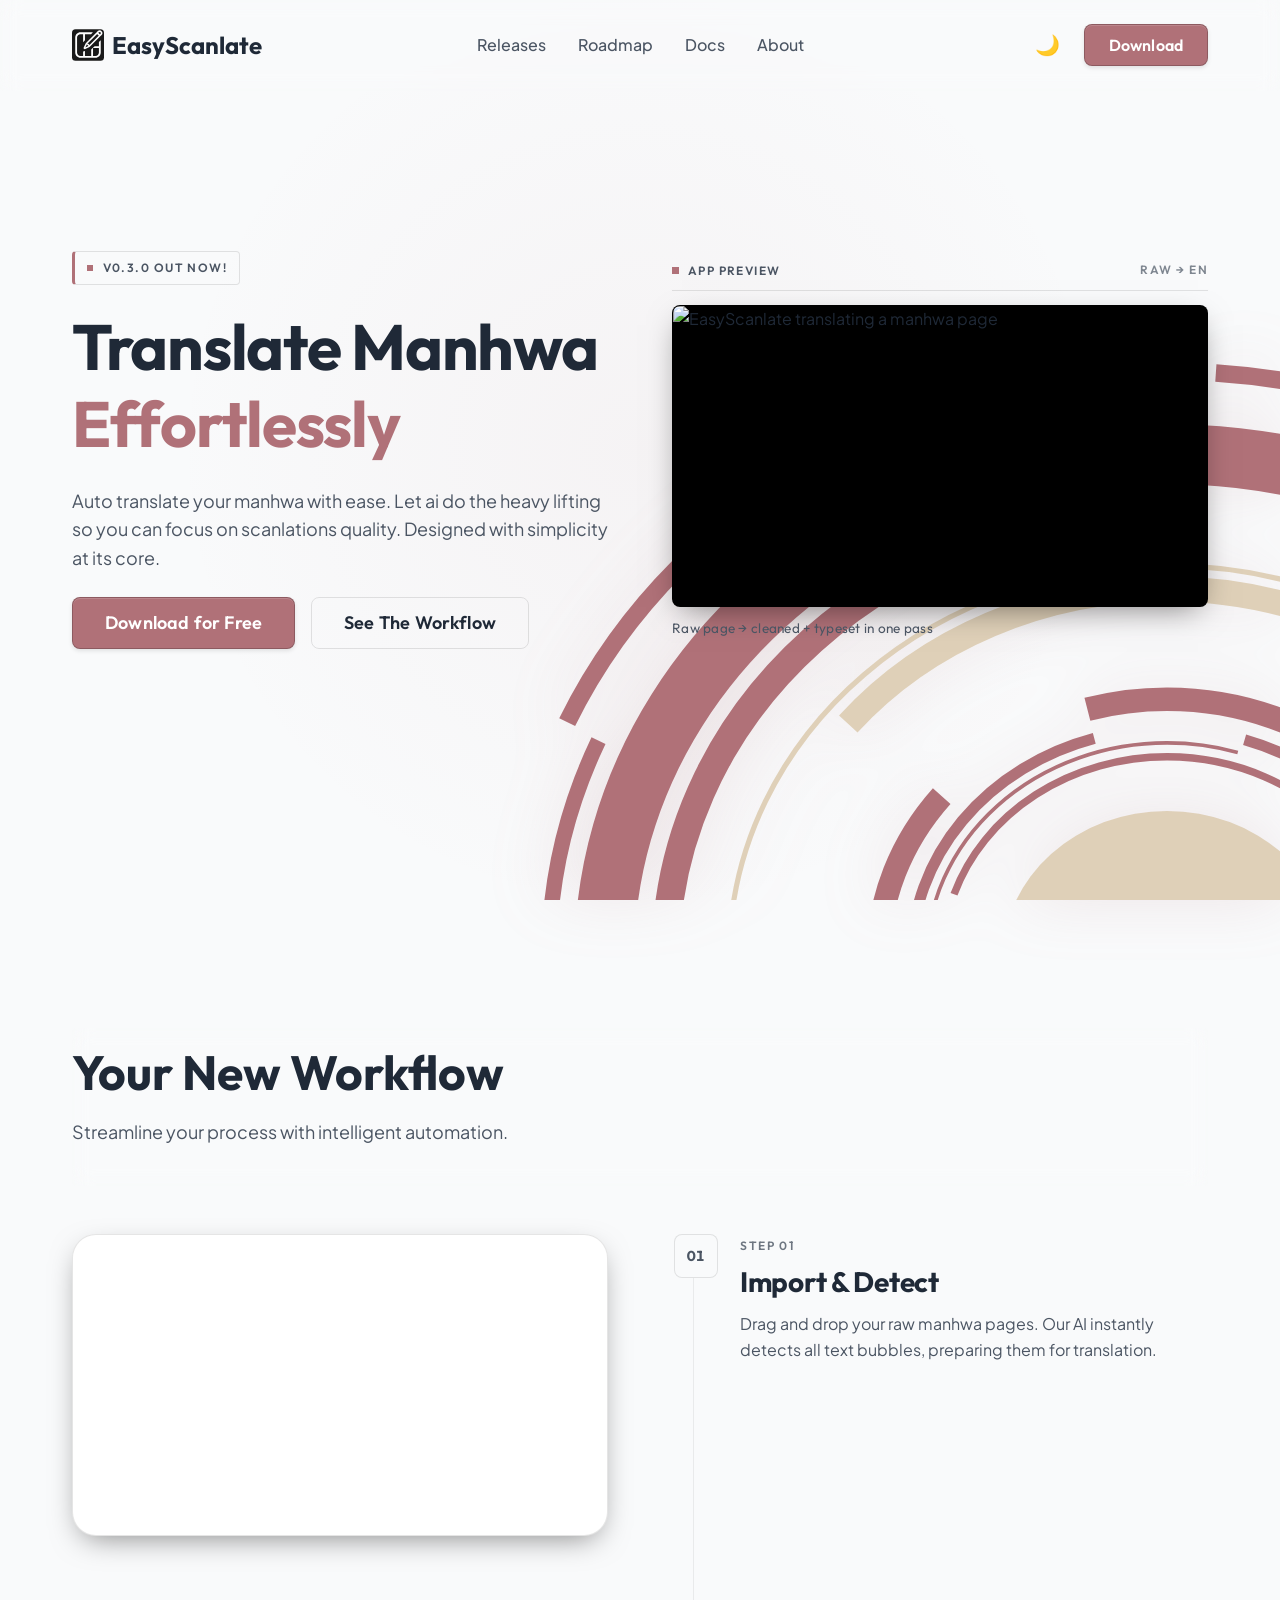
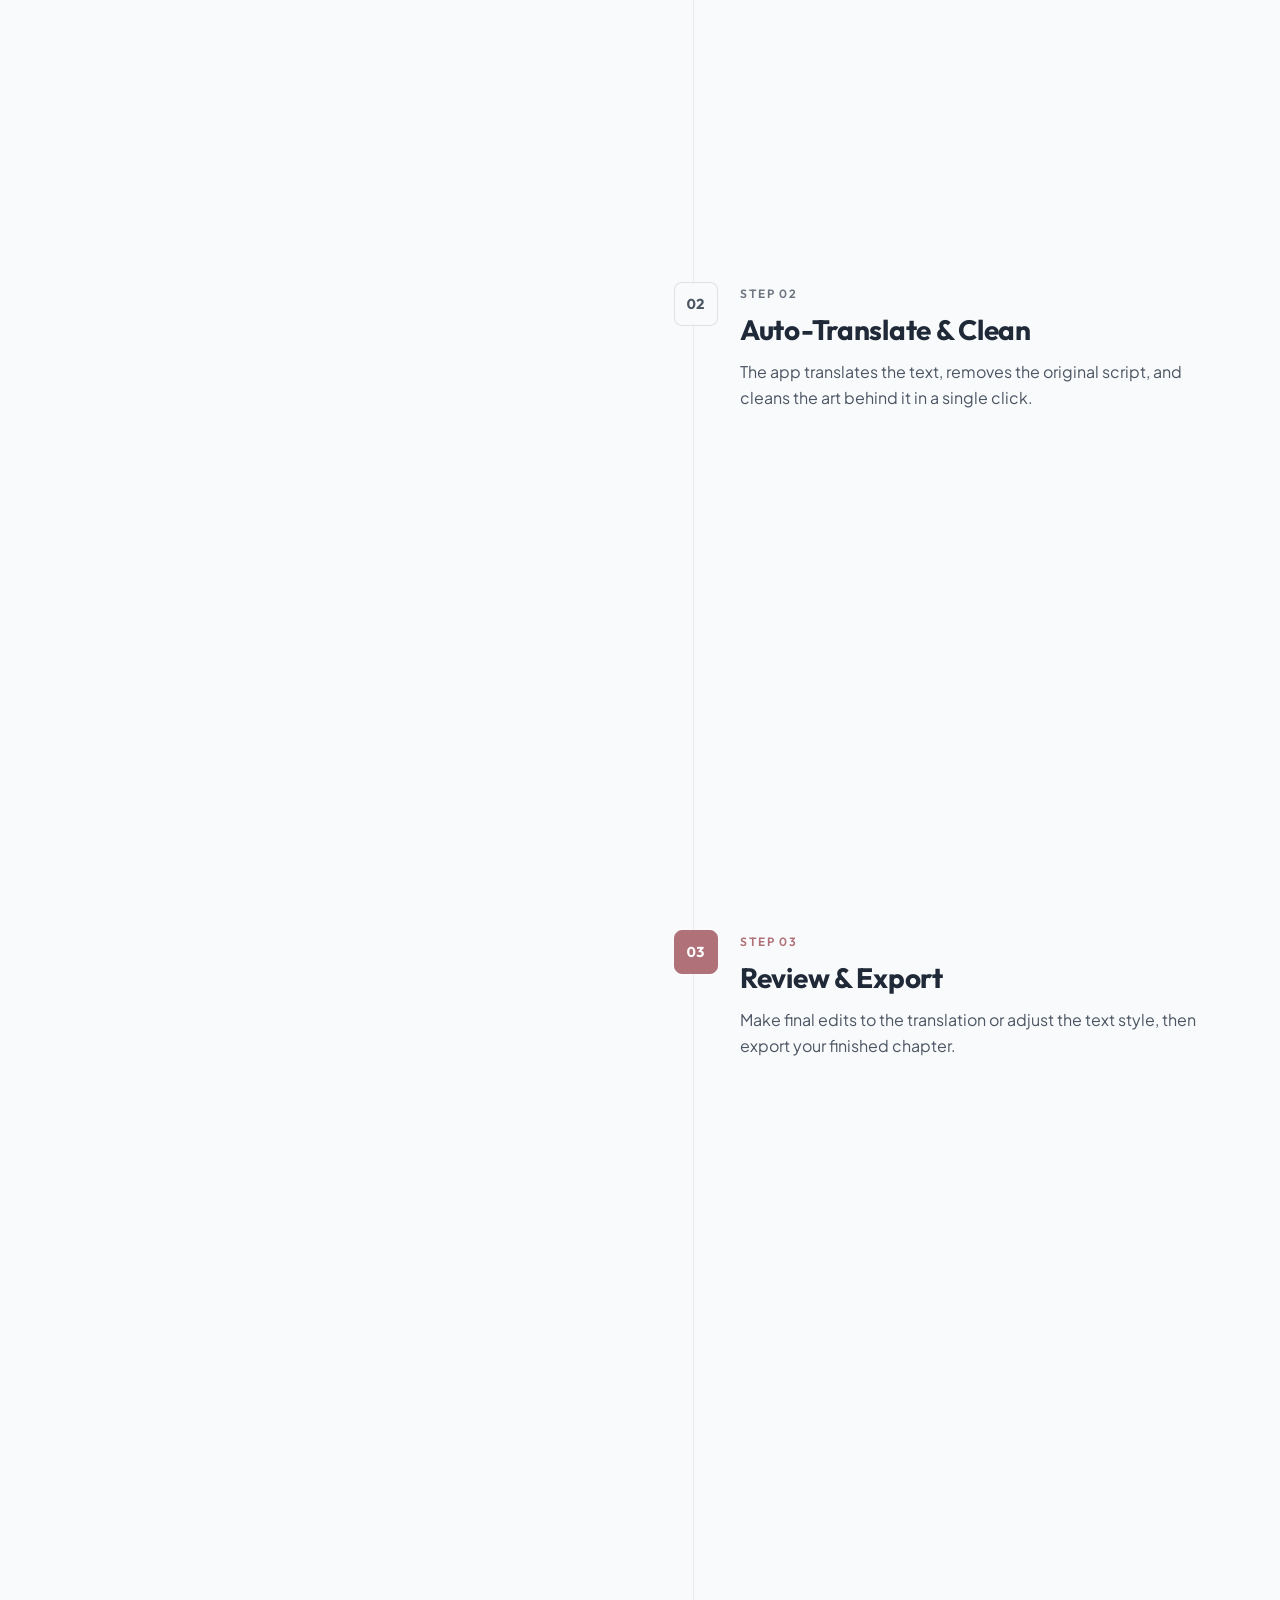
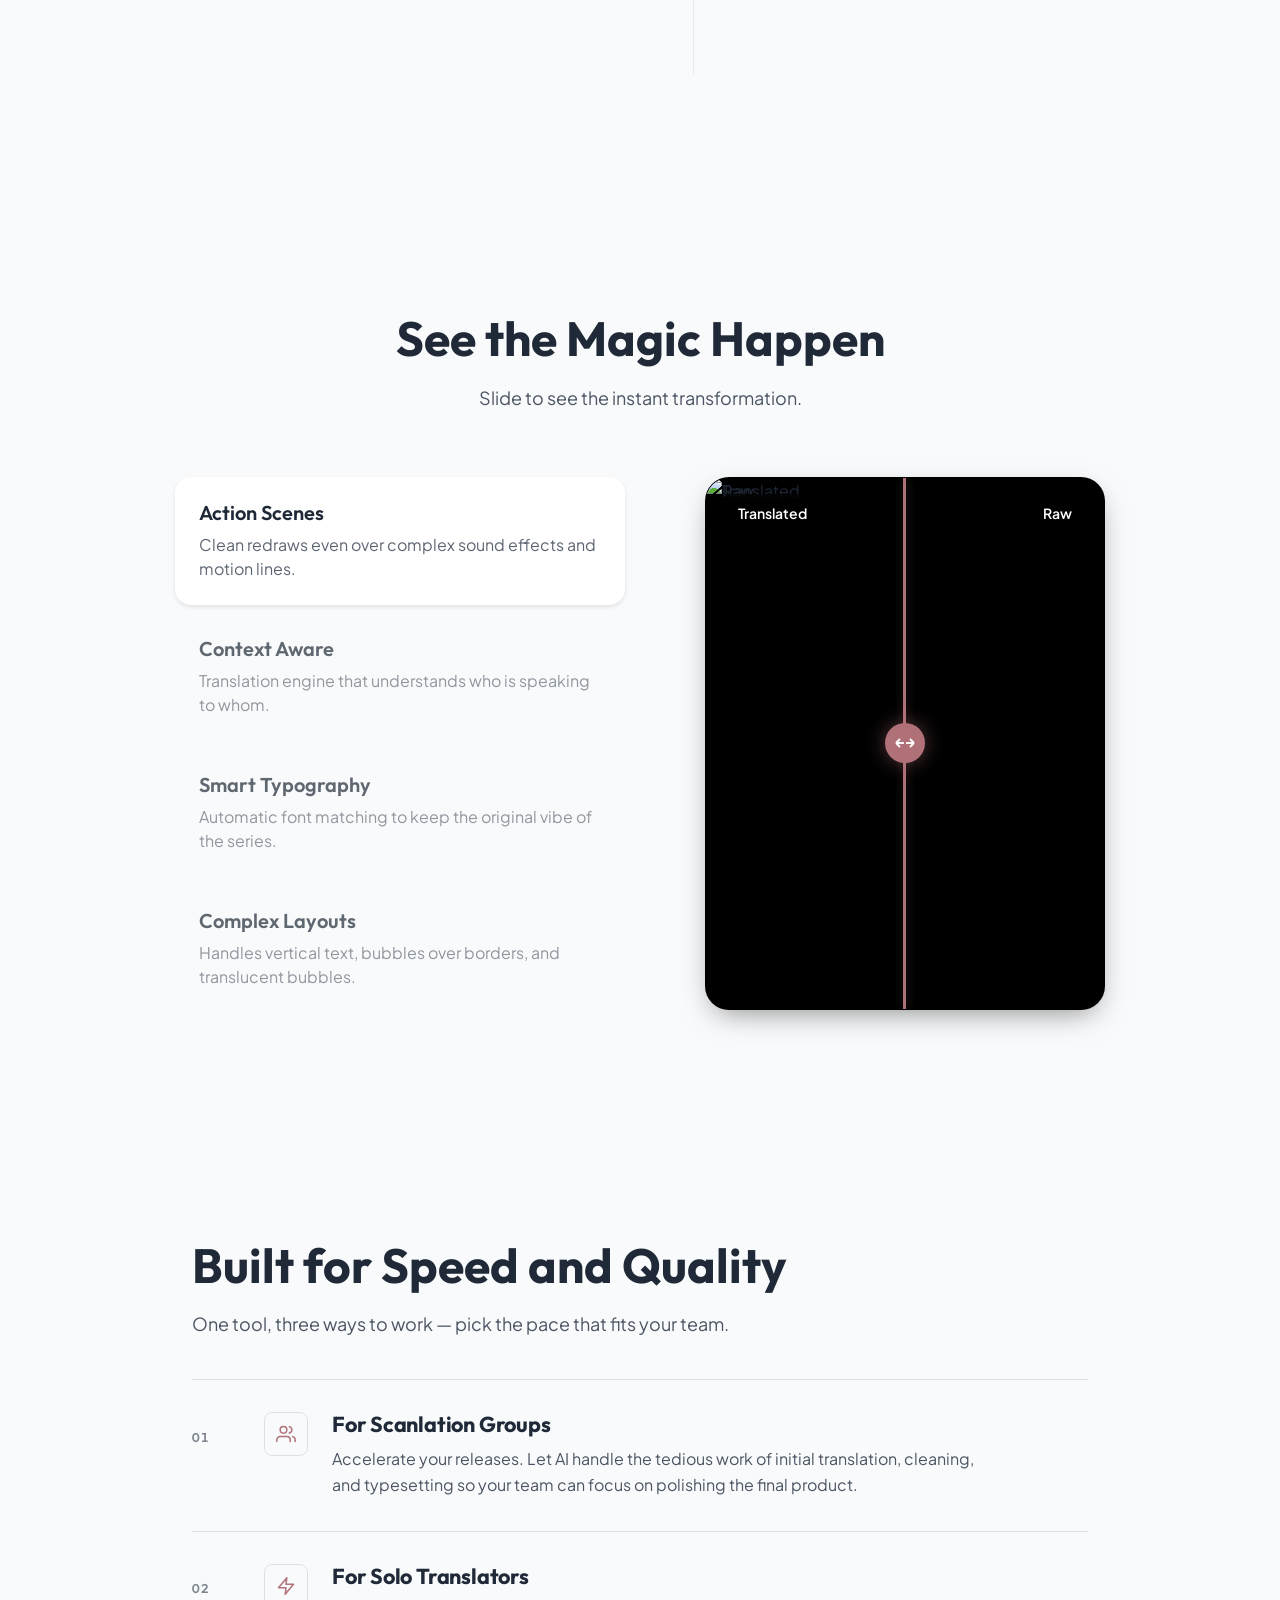
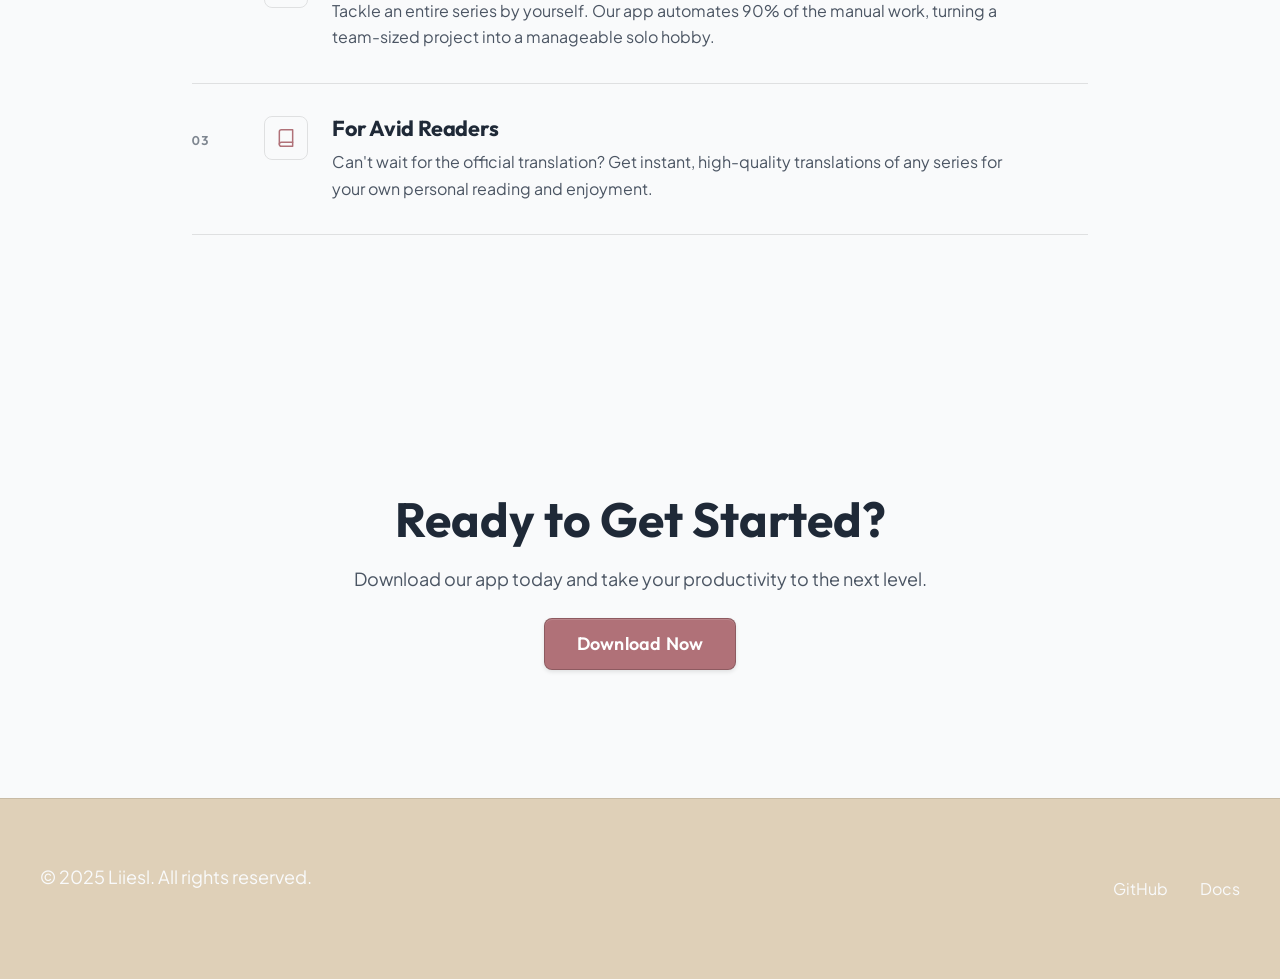
==== commit 2b6b70a5: "change artifact to EasyScanlate-win-Setup.exe" ====
--- a/public/index.html
+++ b/public/index.html
@@ -59,7 +59,7 @@
                     quality. Designed with simplicity at its core.</p>
                 <div class="hero-actions">
                     <!-- CHANGED: Replaced href="#" with the Cloudflare Worker Tracker URL -->
-                    <a href="https://e.easyscanlate.site/download?url=https://github.com/Liiesl/EasyScanlate/releases/latest/download/EasyScanlate-Installer.exe" class="btn btn-primary btn-lg js-download-trigger">Download for Free</a>
+                    <a href="https://e.easyscanlate.site/download?url=https://github.com/Liiesl/EasyScanlate/releases/latest/download/EasyScanlate-win-Setup.exe" class="btn btn-primary btn-lg js-download-trigger">Download for Free</a>
                     <a href="#workflow" class="btn btn-secondary btn-lg">See The Workflow</a>
                 </div>
             </div>
@@ -269,7 +269,7 @@
                 <h2>Ready to Get Started?</h2>
                 <p>Download our app today and take your productivity to the next level.</p>
                 <!-- CHANGED: Replaced href="#" with the Cloudflare Worker Tracker URL -->
-                <a href="https://e.easyscanlate.site/download?url=https://github.com/Liiesl/EasyScanlate/releases/latest/download/EasyScanlate-Installer.exe" class="btn btn-primary btn-lg js-download-trigger">Download Now</a>
+                <a href="https://e.easyscanlate.site/download?url=https://github.com/Liiesl/EasyScanlate/releases/latest/download/EasyScanlate-win-Setup.exe" class="btn btn-primary btn-lg js-download-trigger">Download Now</a>
             </div>
         </section>
     </main>
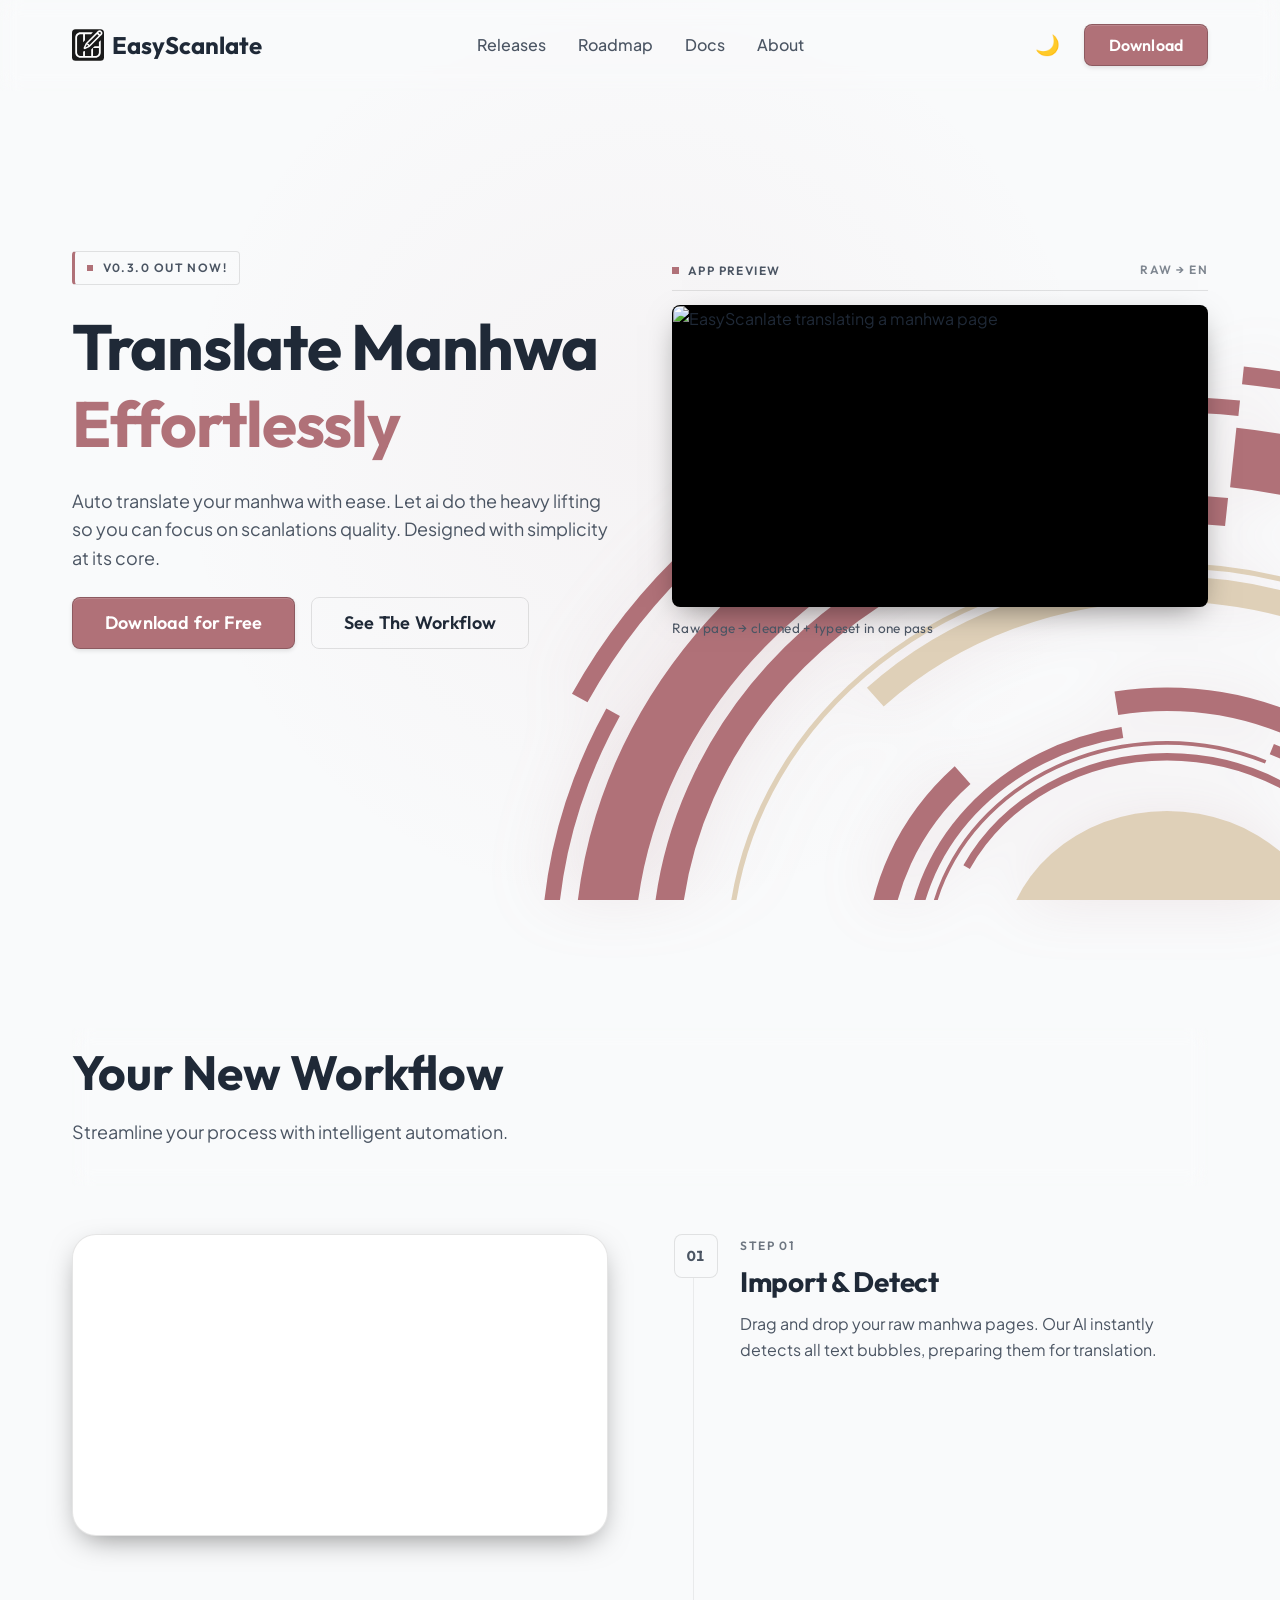
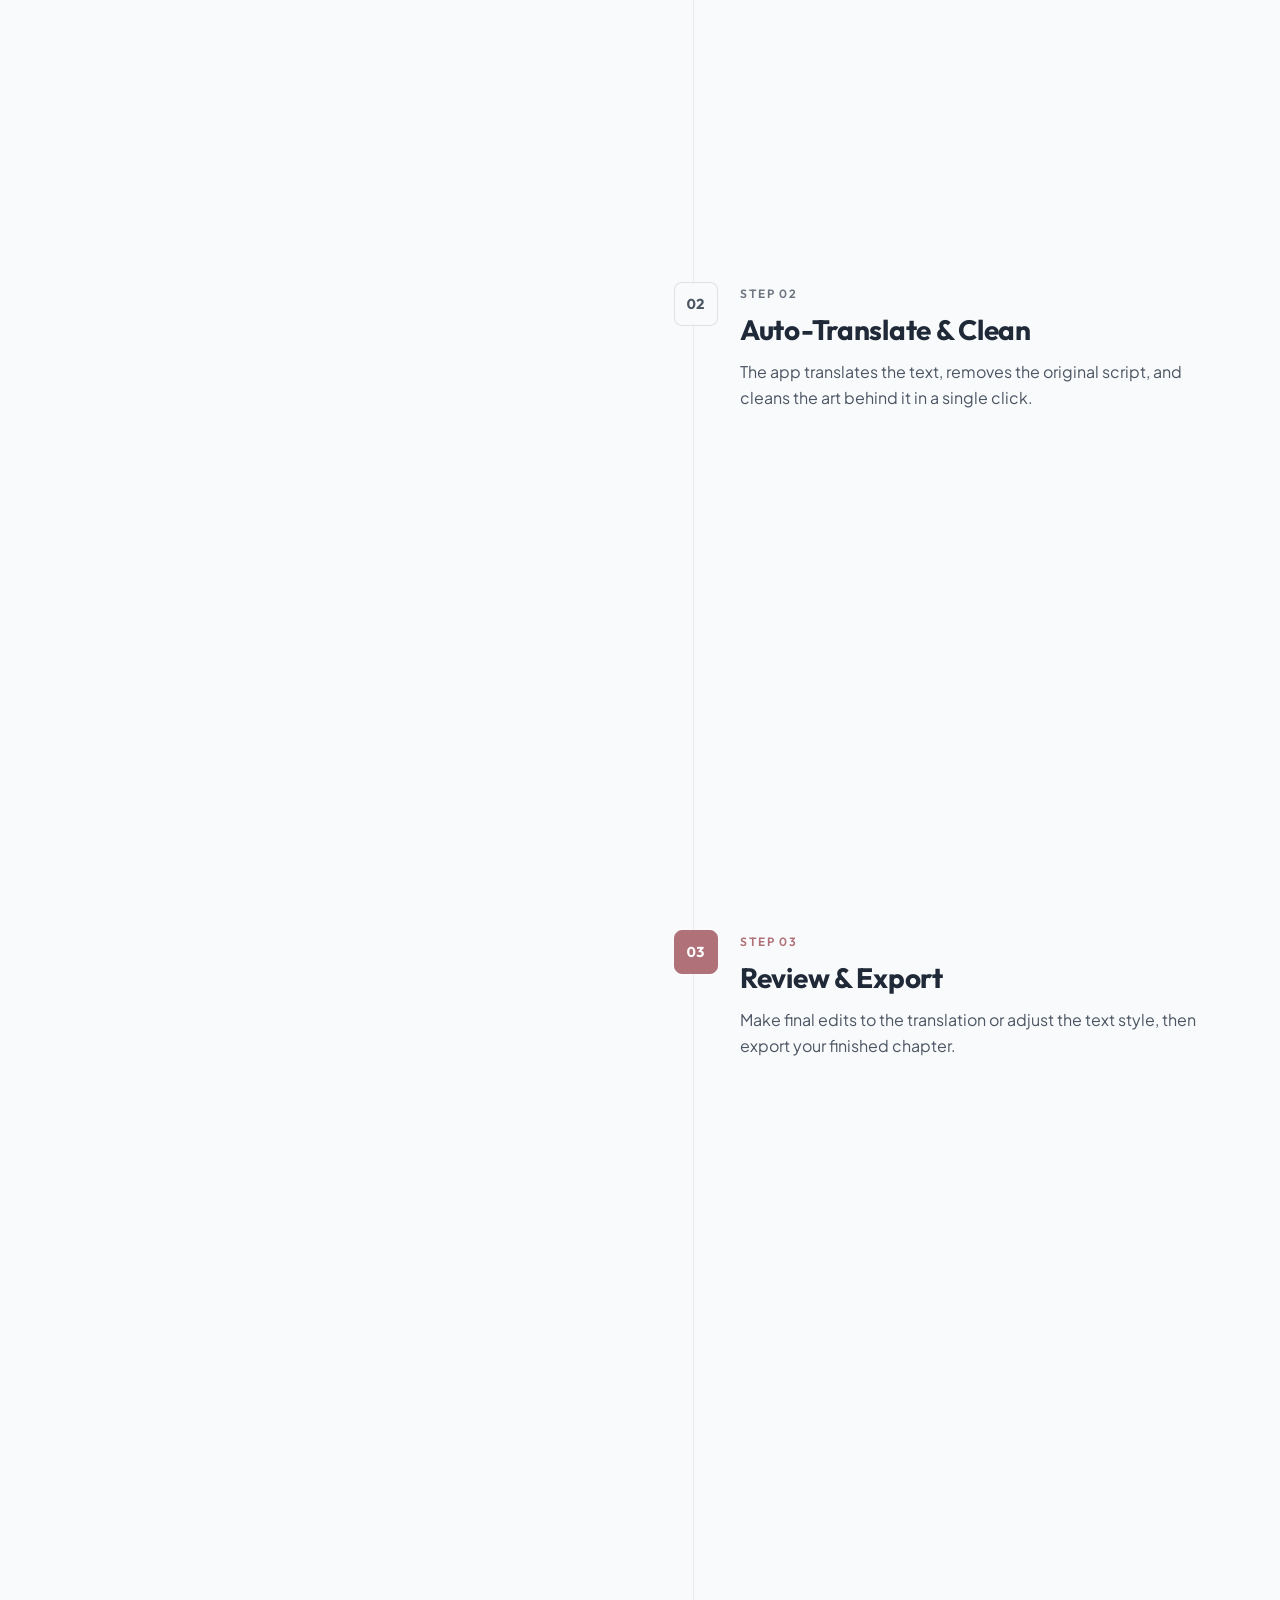
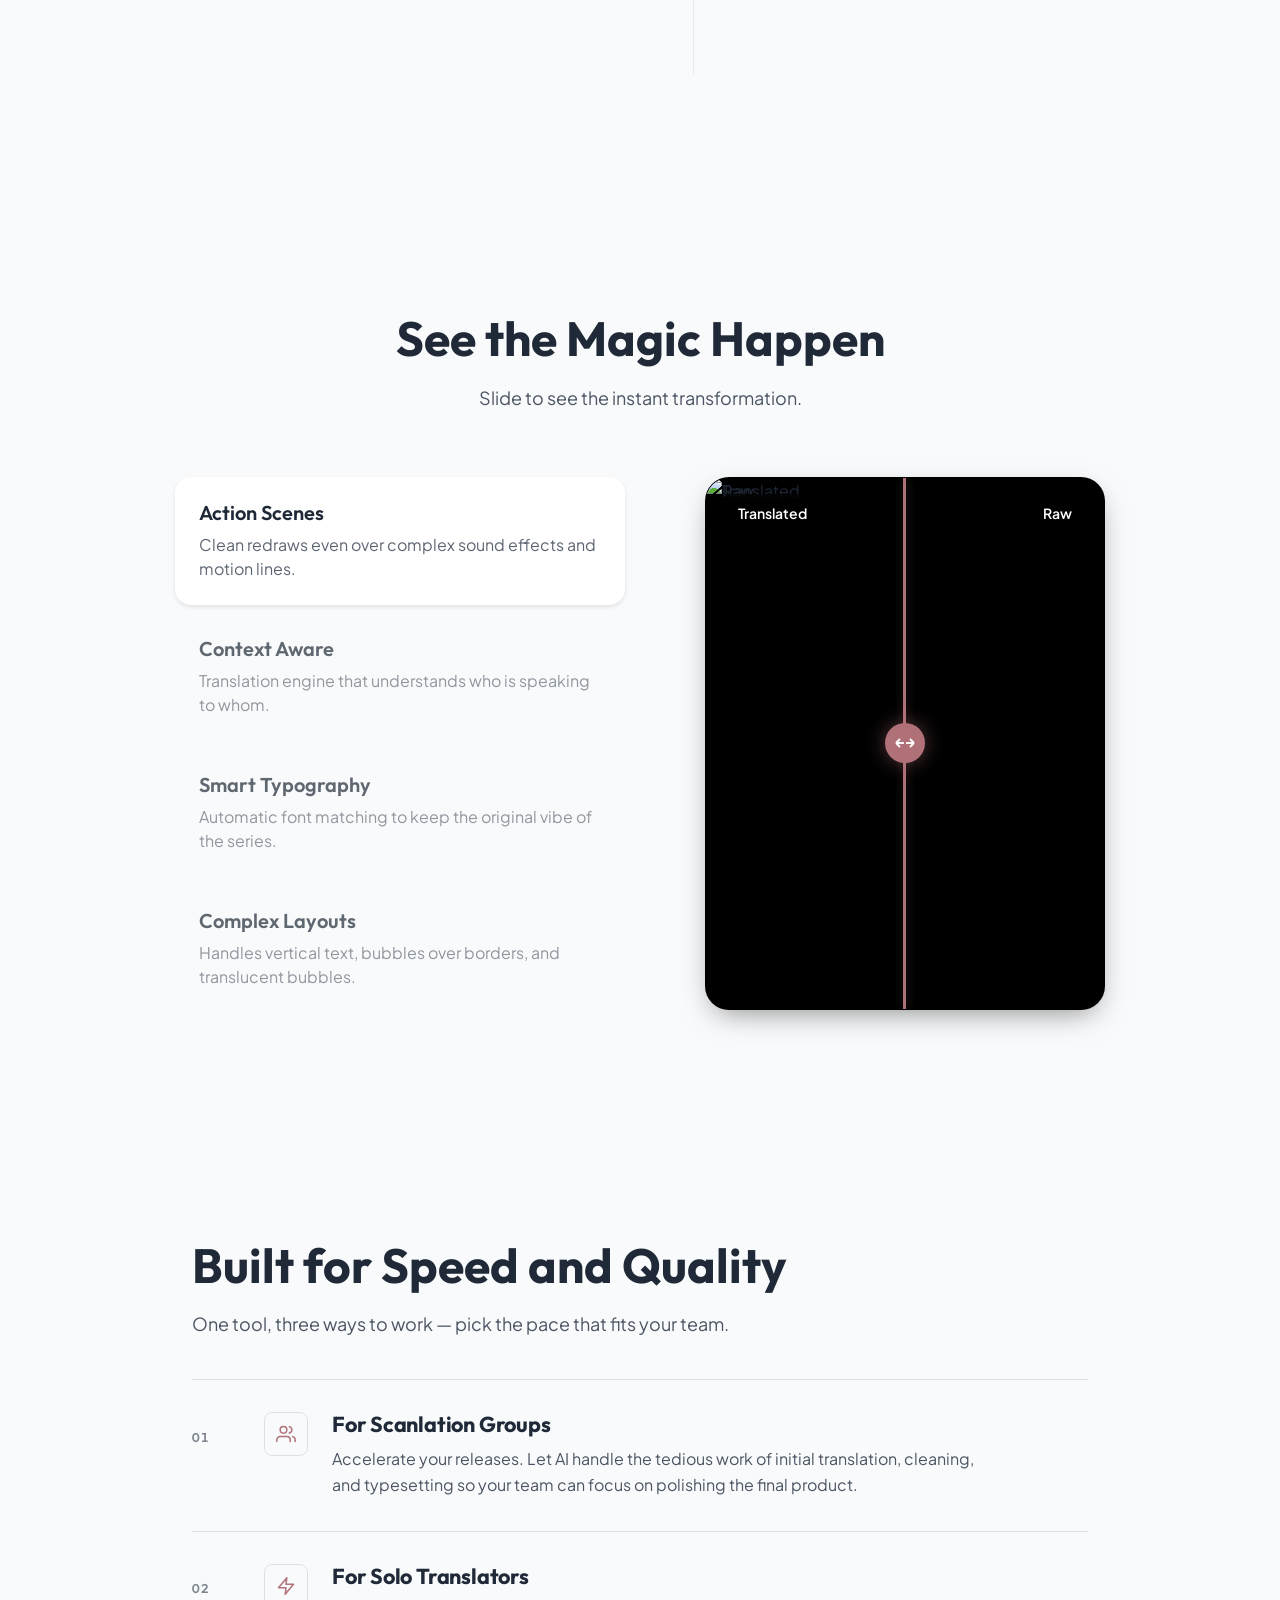
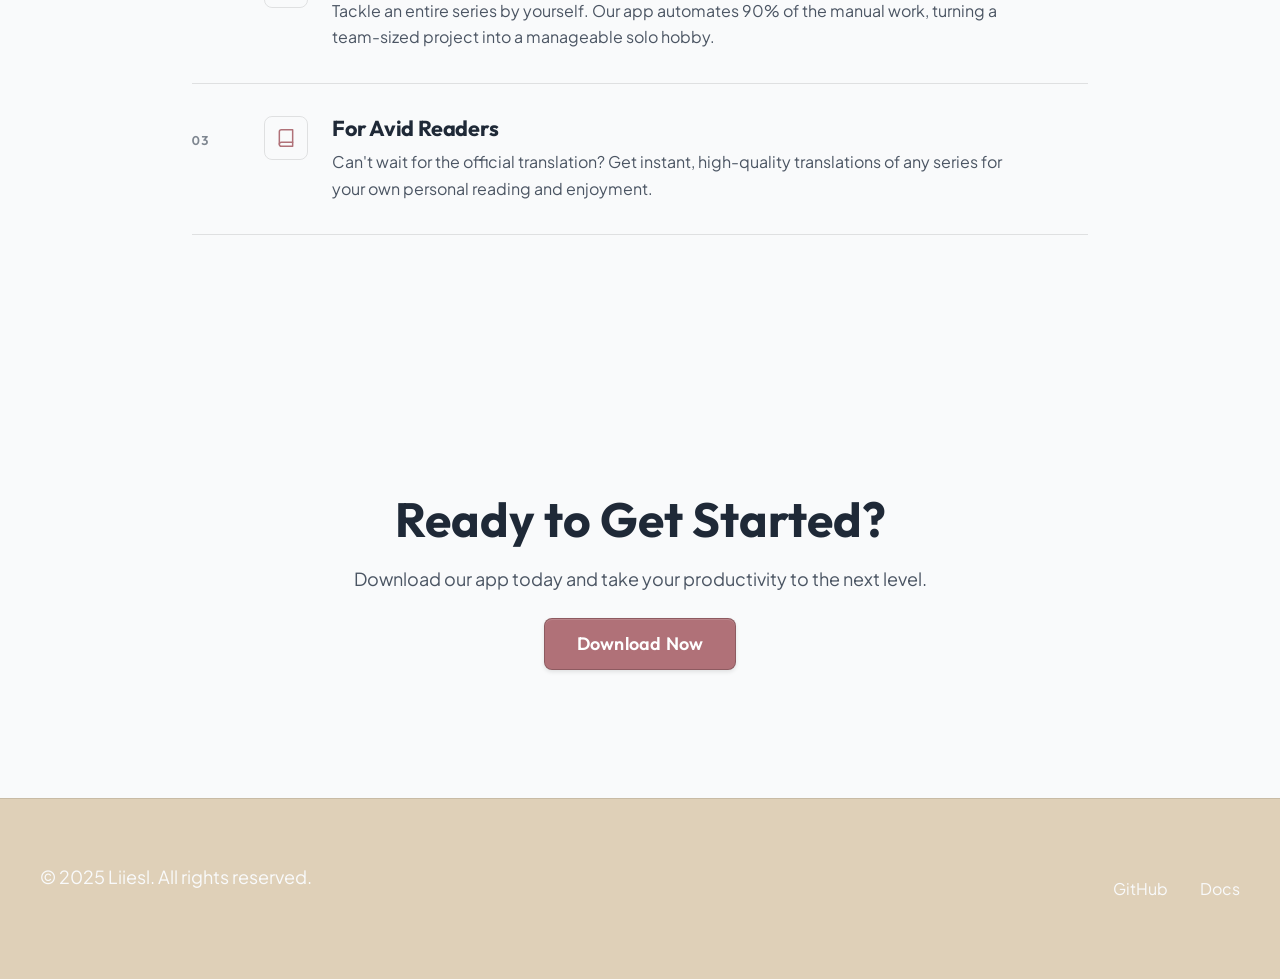
==== commit 926b4bd1: "update site" ====
--- a/public/index.html
+++ b/public/index.html
@@ -301,6 +301,7 @@
 
     <script src="./nav-component.js"></script>
     <script src="./script.js"></script>
+    <script src="./js/e.js"></script>
 </body>
 
 </html>
--- a/public/css/style.css
+++ b/public/css/style.css
@@ -6,4 +6,5 @@
 @import 'workflow.css';
 @import 'sections.css';
 @import 'pages.css';
+@import 'releases.css';
 @import 'roadmap.css';
